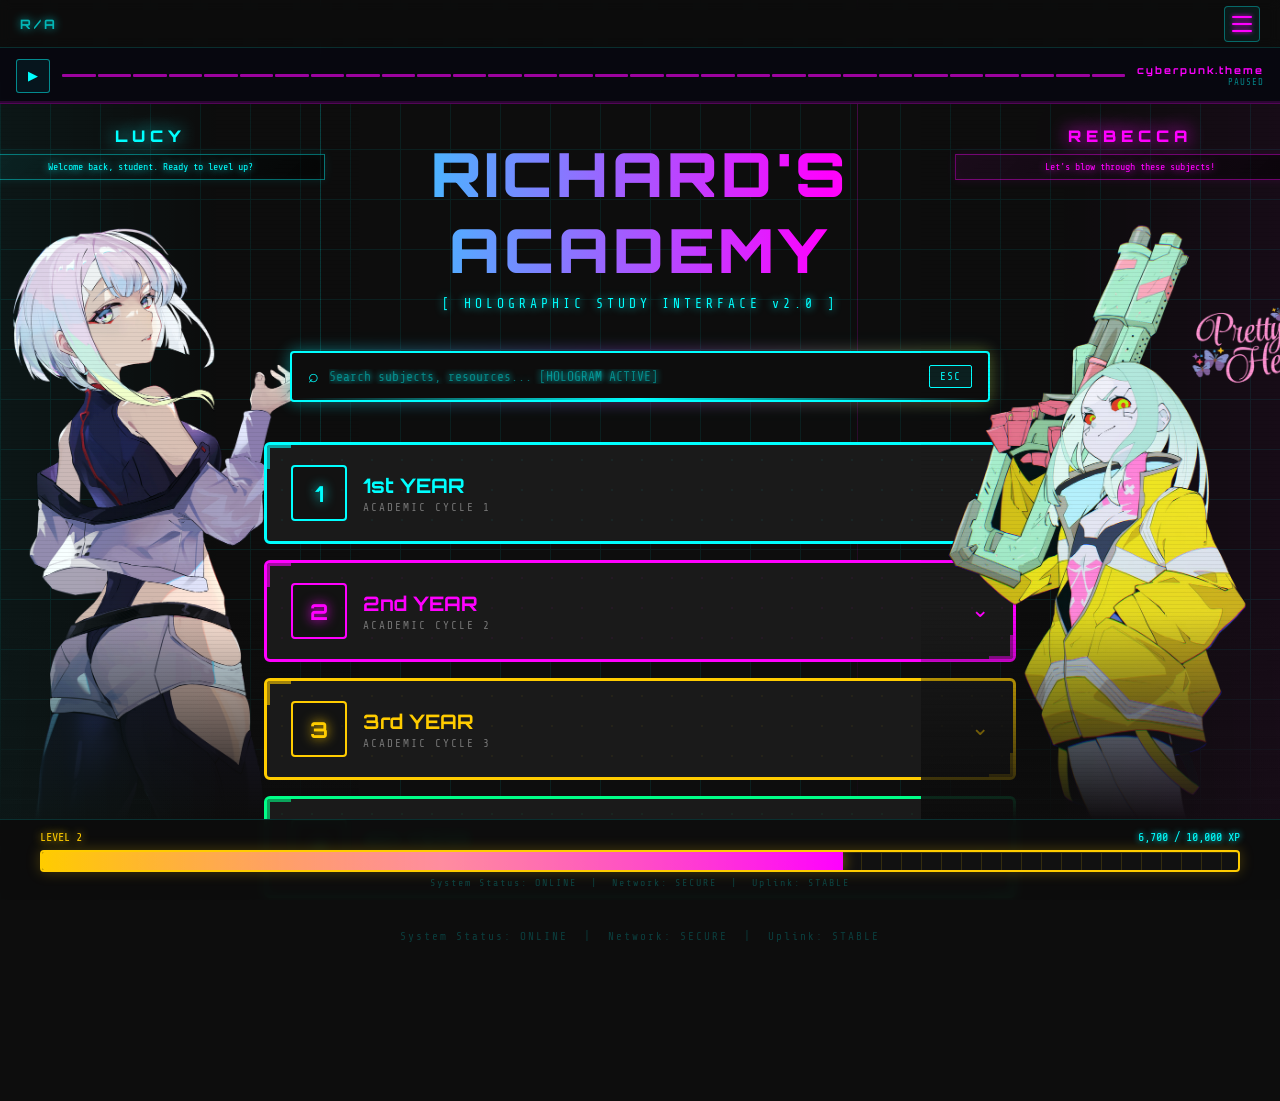
==== index.html @ bbcc0455 "Major update" ====
<!DOCTYPE html>
<html lang="en">
<head>
  <meta charset="UTF-8">
  <meta name="viewport" content="width=device-width, initial-scale=1.0">
  <title>Richard's Academy — Holographic Study Interface v2.0</title>
  <link rel="preconnect" href="https://fonts.googleapis.com">
  <link rel="preconnect" href="https://fonts.gstatic.com" crossorigin>
  <link href="https://fonts.googleapis.com/css2?family=Orbitron:wght@400;600;700;900&family=Share+Tech+Mono&family=Rajdhani:wght@400;500;600;700&display=swap" rel="stylesheet">
  <link rel="stylesheet" href="homepage.css">
</head>
<body>

  <!-- Animated background -->
  <div class="grid-bg" aria-hidden="true">
    <div class="grid-lines"></div>
    <div class="light-beam-l"></div>
    <div class="light-beam-r"></div>
  </div>

  <!-- ========== HAMBURGER MENU OVERLAY ========== -->
  <div class="nav-overlay" id="navOverlay" aria-hidden="true">
    <div class="nav-panel" role="dialog" aria-label="Navigation menu">
      <div class="nav-header">
        <span class="nav-title">[ MENU ]</span>
        <button class="nav-close" onclick="closeMenu()" aria-label="Close menu">✕</button>
      </div>
      <nav class="nav-links">
        <a class="nav-link" href="#" onclick="closeMenu()">
          <span class="nav-link-icon">◈</span> Sign Up / Log In
        </a>
        <a class="nav-link" href="#" onclick="closeMenu()">
          <span class="nav-link-icon">◈</span> About Us
        </a>
        <a class="nav-link" href="#" onclick="closeMenu()">
          <span class="nav-link-icon">◈</span> FAQ
        </a>
        <a class="nav-link" href="#" onclick="closeMenu()">
          <span class="nav-link-icon">◈</span> Contact
        </a>
      </nav>
      <div class="nav-footer">System Status: ONLINE</div>
    </div>
  </div>

  <!-- ========== TOP NAV BAR (hamburger, always visible) ========== -->
  <div class="top-bar">
    <div class="top-bar-inner">
      <span class="top-bar-logo">R/A</span>
      <button class="hamburger-btn" id="hamburgerBtn" onclick="openMenu()" aria-label="Open navigation menu" aria-expanded="false">
        <span></span>
        <span></span>
        <span></span>
      </button>
    </div>
  </div>

  <!-- MUSIC BAR (desktop: fixed below nav, hidden on mobile) -->
  <div class="music-bar" id="musicBar">
    <button class="mbar-btn" id="musicPlayBtn" onclick="toggleMusic()" aria-label="Play / Pause">▶</button>
    <div class="mbar-waveform" id="mbarWave">
      <span></span><span></span><span></span><span></span><span></span>
      <span></span><span></span><span></span><span></span><span></span>
      <span></span><span></span><span></span><span></span><span></span>
      <span></span><span></span><span></span><span></span><span></span>
      <span></span><span></span><span></span><span></span><span></span>
      <span></span><span></span><span></span><span></span><span></span>
    </div>
    <div class="mbar-info">
      <div class="mbar-title">cyberpunk.theme</div>
      <div class="mbar-status" id="mbarStatus">PAUSED</div>
    </div>
    <div class="mbar-progress">
      <div class="mbar-progress-fill" id="mbarProgress"></div>
    </div>
  </div>

  <!-- ========== MAIN LAYOUT ========== -->
  <div class="page">

    <!-- LUCY (desktop sidebar) -->
    <aside class="char-aside left" aria-label="Lucy guide">
      <div class="char-unit">
        <div class="char-frame lucy">
          <div class="char-name lucy">LUCY</div>
          <div class="char-bubble">Welcome back, student. Ready to level up?</div>
          <div class="char-frame-overlay"></div>
          <img src="images/lucy2.png" alt="Lucy — holographic interface guide">
        </div>
      </div>
    </aside>

    <!-- MAIN CONTENT -->
    <main class="main" id="main-content">

      <header class="header">
        <h1 class="title">RICHARD'S ACADEMY</h1>
        <p class="subtitle">[ HOLOGRAPHIC STUDY INTERFACE v2.0 ]</p>
      </header>

      <!-- Search -->
      <div class="search-wrap" role="search">
        <div class="search-glow" aria-hidden="true"></div>
        <div class="search-inner">
          <div class="search-row">
            <span class="search-icon" aria-hidden="true">⌕</span>
            <input
              class="search-input"
              type="text"
              id="searchInput"
              placeholder="Search subjects, resources... [HOLOGRAM ACTIVE]"
              aria-label="Search subjects and resources"
              oninput="filterSubjects(this.value)"
            >
            <button class="esc-btn" onclick="clearSearch()" aria-label="Clear search">ESC</button>
          </div>
          <div class="search-scan" aria-hidden="true"></div>
        </div>
      </div>

      <!-- Year Blocks -->
      <div class="years" id="yearsContainer">

        <!-- 1ST YEAR -->
        <div class="year-block y1" id="year1">
          <div class="year-glow" style="background:#00ffff" aria-hidden="true"></div>
          <div class="year-inner" onclick="toggleYear('year1')" role="button" tabindex="0" aria-expanded="false" aria-controls="content-year1">
            <div class="yc-tl" aria-hidden="true"></div>
            <div class="yc-br" aria-hidden="true"></div>
            <div class="year-dot-bg" style="background-image:radial-gradient(circle,#00ffff 1px,transparent 1px);background-size:30px 30px" aria-hidden="true"></div>
            <div class="year-header">
              <div class="year-num">1</div>
              <div class="year-info">
                <div class="year-label">1st YEAR</div>
                <div class="year-sub">ACADEMIC CYCLE 1</div>
              </div>
              <span class="chevron" aria-hidden="true">⌄</span>
            </div>
          </div>
          <div class="year-content" id="content-year1">
            <div class="semesters">
              <div class="sem-block locked" aria-disabled="true">
                <div class="sem-header">
                  <span class="sem-icon" aria-hidden="true">📅</span>
                  <div>
                    <div class="sem-label">1st Semester</div>
                    <div class="sem-status">LOCKED</div>
                  </div>
                  <span class="sem-lock-icon" aria-hidden="true">🔒</span>
                </div>
              </div>
              <div class="sem-block available" id="sem-y1-s2" onclick="toggleSem('sem-y1-s2','subjects-y1-s2')" role="button" tabindex="0" aria-expanded="false" aria-controls="subjects-y1-s2">
                <div class="sem-header">
                  <span class="sem-icon" aria-hidden="true">📅</span>
                  <div>
                    <div class="sem-label">2nd Semester</div>
                    <div class="sem-status">AVAILABLE</div>
                  </div>
                </div>
              </div>
            </div>
            <div class="subjects-wrap" id="subjects-y1-s2">
              <div class="subjects-grid" id="subjectsGrid">
                <div class="subject-card" onclick="openSubject('NSTP112')" role="button" tabindex="0">
                  <div class="subj-corner" aria-hidden="true"></div>
                  <div class="subj-icon" aria-hidden="true"><svg viewBox="0 0 24 24"><path d="M12 2L2 7l10 5 10-5-10-5zM2 17l10 5 10-5M2 12l10 5 10-5"/></svg></div>
                  <div class="subj-info"><div class="subj-code">NSTP112</div><div class="subj-type">SUBJECT MODULE</div></div>
                  <span class="subj-arrow" aria-hidden="true">›</span>
                </div>
                <div class="subject-card" onclick="openSubject('CRWT111')" role="button" tabindex="0">
                  <div class="subj-corner" aria-hidden="true"></div>
                  <div class="subj-icon" aria-hidden="true"><svg viewBox="0 0 24 24"><path d="M12 2L2 7l10 5 10-5-10-5zM2 17l10 5 10-5M2 12l10 5 10-5"/></svg></div>
                  <div class="subj-info"><div class="subj-code">CRWT111</div><div class="subj-type">SUBJECT MODULE</div></div>
                  <span class="subj-arrow" aria-hidden="true">›</span>
                </div>
                <div class="subject-card" onclick="openSubject('INPR111')" role="button" tabindex="0">
                  <div class="subj-corner" aria-hidden="true"></div>
                  <div class="subj-icon" aria-hidden="true"><svg viewBox="0 0 24 24"><path d="M12 2L2 7l10 5 10-5-10-5zM2 17l10 5 10-5M2 12l10 5 10-5"/></svg></div>
                  <div class="subj-info"><div class="subj-code">INPR111</div><div class="subj-type">SUBJECT MODULE</div></div>
                  <span class="subj-arrow" aria-hidden="true">›</span>
                </div>
                <div class="subject-card" onclick="openSubject('MATM111')" role="button" tabindex="0">
                  <div class="subj-corner" aria-hidden="true"></div>
                  <div class="subj-icon" aria-hidden="true"><svg viewBox="0 0 24 24"><path d="M12 2L2 7l10 5 10-5-10-5zM2 17l10 5 10-5M2 12l10 5 10-5"/></svg></div>
                  <div class="subj-info"><div class="subj-code">MATM111</div><div class="subj-type">SUBJECT MODULE</div></div>
                  <span class="subj-arrow" aria-hidden="true">›</span>
                </div>
                <div class="subject-card" onclick="openSubject('PHED122')" role="button" tabindex="0">
                  <div class="subj-corner" aria-hidden="true"></div>
                  <div class="subj-icon" aria-hidden="true"><svg viewBox="0 0 24 24"><path d="M12 2L2 7l10 5 10-5-10-5zM2 17l10 5 10-5M2 12l10 5 10-5"/></svg></div>
                  <div class="subj-info"><div class="subj-code">PHED122</div><div class="subj-type">SUBJECT MODULE</div></div>
                  <span class="subj-arrow" aria-hidden="true">›</span>
                </div>
                <div class="subject-card" onclick="openSubject('PURC111')" role="button" tabindex="0">
                  <div class="subj-corner" aria-hidden="true"></div>
                  <div class="subj-icon" aria-hidden="true"><svg viewBox="0 0 24 24"><path d="M12 2L2 7l10 5 10-5-10-5zM2 17l10 5 10-5M2 12l10 5 10-5"/></svg></div>
                  <div class="subj-info"><div class="subj-code">PURC111</div><div class="subj-type">SUBJECT MODULE</div></div>
                  <span class="subj-arrow" aria-hidden="true">›</span>
                </div>
                <div class="subject-card" onclick="openSubject('VRTS112')" role="button" tabindex="0">
                  <div class="subj-corner" aria-hidden="true"></div>
                  <div class="subj-icon" aria-hidden="true"><svg viewBox="0 0 24 24"><path d="M12 2L2 7l10 5 10-5-10-5zM2 17l10 5 10-5M2 12l10 5 10-5"/></svg></div>
                  <div class="subj-info"><div class="subj-code">VRTS112</div><div class="subj-type">SUBJECT MODULE</div></div>
                  <span class="subj-arrow" aria-hidden="true">›</span>
                </div>
                <div class="subject-card" onclick="openSubject('WBDV111')" role="button" tabindex="0">
                  <div class="subj-corner" aria-hidden="true"></div>
                  <div class="subj-icon" aria-hidden="true"><svg viewBox="0 0 24 24"><path d="M12 2L2 7l10 5 10-5-10-5zM2 17l10 5 10-5M2 12l10 5 10-5"/></svg></div>
                  <div class="subj-info"><div class="subj-code">WBDV111</div><div class="subj-type">SUBJECT MODULE</div></div>
                  <span class="subj-arrow" aria-hidden="true">›</span>
                </div>
                <div class="subject-card" onclick="openSubject('PCDL111')" role="button" tabindex="0">
                  <div class="subj-corner" aria-hidden="true"></div>
                  <div class="subj-icon" aria-hidden="true"><svg viewBox="0 0 24 24"><path d="M12 2L2 7l10 5 10-5-10-5zM2 17l10 5 10-5M2 12l10 5 10-5"/></svg></div>
                  <div class="subj-info"><div class="subj-code">PCDL111</div><div class="subj-type">SUBJECT MODULE</div></div>
                  <span class="subj-arrow" aria-hidden="true">›</span>
                </div>
              </div>
            </div>
          </div>
        </div>

        <!-- 2ND YEAR -->
        <div class="year-block y2" id="year2">
          <div class="year-glow" style="background:#ff00ff" aria-hidden="true"></div>
          <div class="year-inner" onclick="toggleYear('year2')" role="button" tabindex="0" aria-expanded="false" aria-controls="content-year2">
            <div class="yc-tl" aria-hidden="true"></div><div class="yc-br" aria-hidden="true"></div>
            <div class="year-dot-bg" style="background-image:radial-gradient(circle,#ff00ff 1px,transparent 1px);background-size:30px 30px" aria-hidden="true"></div>
            <div class="year-header">
              <div class="year-num">2</div>
              <div class="year-info"><div class="year-label">2nd YEAR</div><div class="year-sub">ACADEMIC CYCLE 2</div></div>
              <span class="chevron" aria-hidden="true">⌄</span>
            </div>
          </div>
          <div class="year-content" id="content-year2">
            <div class="semesters">
              <div class="sem-block locked" aria-disabled="true"><div class="sem-header"><span class="sem-icon">📅</span><div><div class="sem-label">1st Semester</div><div class="sem-status">LOCKED</div></div><span class="sem-lock-icon">🔒</span></div></div>
              <div class="sem-block locked" aria-disabled="true"><div class="sem-header"><span class="sem-icon">📅</span><div><div class="sem-label">2nd Semester</div><div class="sem-status">LOCKED</div></div><span class="sem-lock-icon">🔒</span></div></div>
            </div>
          </div>
        </div>

        <!-- 3RD YEAR -->
        <div class="year-block y3" id="year3">
          <div class="year-glow" style="background:#ffcc00" aria-hidden="true"></div>
          <div class="year-inner" onclick="toggleYear('year3')" role="button" tabindex="0" aria-expanded="false" aria-controls="content-year3">
            <div class="yc-tl" aria-hidden="true"></div><div class="yc-br" aria-hidden="true"></div>
            <div class="year-dot-bg" style="background-image:radial-gradient(circle,#ffcc00 1px,transparent 1px);background-size:30px 30px" aria-hidden="true"></div>
            <div class="year-header">
              <div class="year-num">3</div>
              <div class="year-info"><div class="year-label">3rd YEAR</div><div class="year-sub">ACADEMIC CYCLE 3</div></div>
              <span class="chevron" aria-hidden="true">⌄</span>
            </div>
          </div>
          <div class="year-content" id="content-year3">
            <div class="semesters">
              <div class="sem-block locked" aria-disabled="true"><div class="sem-header"><span class="sem-icon">📅</span><div><div class="sem-label">1st Semester</div><div class="sem-status">LOCKED</div></div><span class="sem-lock-icon">🔒</span></div></div>
              <div class="sem-block locked" aria-disabled="true"><div class="sem-header"><span class="sem-icon">📅</span><div><div class="sem-label">2nd Semester</div><div class="sem-status">LOCKED</div></div><span class="sem-lock-icon">🔒</span></div></div>
            </div>
          </div>
        </div>

        <!-- 4TH YEAR -->
        <div class="year-block y4" id="year4">
          <div class="year-glow" style="background:#00ff88" aria-hidden="true"></div>
          <div class="year-inner" onclick="toggleYear('year4')" role="button" tabindex="0" aria-expanded="false" aria-controls="content-year4">
            <div class="yc-tl" aria-hidden="true"></div><div class="yc-br" aria-hidden="true"></div>
            <div class="year-dot-bg" style="background-image:radial-gradient(circle,#00ff88 1px,transparent 1px);background-size:30px 30px" aria-hidden="true"></div>
            <div class="year-header">
              <div class="year-num">4</div>
              <div class="year-info"><div class="year-label">4th YEAR</div><div class="year-sub">ACADEMIC CYCLE 4</div></div>
              <span class="chevron" aria-hidden="true">⌄</span>
            </div>
          </div>
          <div class="year-content" id="content-year4">
            <div class="semesters">
              <div class="sem-block locked" aria-disabled="true"><div class="sem-header"><span class="sem-icon">📅</span><div><div class="sem-label">1st Semester</div><div class="sem-status">LOCKED</div></div><span class="sem-lock-icon">🔒</span></div></div>
              <div class="sem-block locked" aria-disabled="true"><div class="sem-header"><span class="sem-icon">📅</span><div><div class="sem-label">2nd Semester</div><div class="sem-status">LOCKED</div></div><span class="sem-lock-icon">🔒</span></div></div>
            </div>
          </div>
        </div>

      </div><!-- /years -->

      <p class="footer-status">System Status: ONLINE &nbsp;|&nbsp; Network: SECURE &nbsp;|&nbsp; Uplink: STABLE</p>

    </main><!-- /main -->

    <!-- REBECCA (desktop sidebar) -->
    <aside class="char-aside right" aria-label="Rebecca guide">
      <div class="char-unit">
        <div class="char-frame rebecca">
          <div class="char-name rebecca">REBECCA</div>
          <div class="char-bubble">Let's blow through these subjects!</div>
          <div class="char-frame-overlay"></div>
          <img src="images/rebecca2.png" alt="Rebecca — holographic interface guide">
        </div>
      </div>
    </aside>

  </div><!-- /page -->

  <!-- ========== MOBILE LUCY (bottom peek, mobile only) ========== -->
  <div class="mobile-lucy" aria-label="Lucy guide" aria-hidden="true">
    <div class="mobile-lucy-bubble">
      <span>Welcome back, student.<br>Ready to level up?</span>
      <div class="bubble-dot"></div>
    </div>
    <div class="mobile-lucy-img">
      <img src="images/lucy2.png" alt="Lucy">
    </div>
  </div>

  <!-- XP BAR (fixed bottom) -->
  <div class="xp-bar-fixed" role="status" aria-label="Experience progress">
    <div class="xp-row">
      <span class="xp-level">LEVEL 2</span>
      <span class="xp-count">6,700 / 10,000 XP</span>
    </div>
    <div class="xp-track" aria-label="XP progress bar" aria-valuenow="67" aria-valuemin="0" aria-valuemax="100">
      <div class="xp-grid" aria-hidden="true"></div>
      <div class="xp-fill" id="xpFill">
        <div class="xp-shine" aria-hidden="true"></div>
      </div>
    </div>
    <p class="sys-status" aria-hidden="true">System Status: ONLINE &nbsp;|&nbsp; Network: SECURE &nbsp;|&nbsp; Uplink: STABLE</p>
  </div>

  <!-- SPLASH OVERLAY + TOAST (4th year max level) -->
  <div class="splash-overlay" id="splashOverlay" onclick="closeSplash()"></div>
  <div class="splash-toast" id="splashToast" role="dialog" aria-modal="true" aria-label="Congratulations">
    <div class="splash-corner tl"></div>
    <div class="splash-corner tr"></div>
    <div class="splash-corner bl"></div>
    <div class="splash-corner br"></div>
    <div class="splash-stars">★ ★ ★</div>
    <div class="splash-toast-title">MAX LEVEL</div>
    <div class="splash-toast-sub">[ ACADEMIC CYCLE 4 — COMPLETE ]</div>
    <div class="splash-divider"></div>
    <div class="splash-toast-msg">Congrats, Kupal! 🎉</div>
    <button class="splash-toast-close" onclick="closeSplash()">[ DISMISS ]</button>
  </div>

  

  <script src="script.js"></script>
</body>
</html>
---- homepage.css ----
/* ============================================================
   Richard's Academy — Holographic Study Interface v2.0
   style.css
   ============================================================ */

/* ── CSS Custom Properties ── */
:root {
  --cyan:     #00ffff;
  --magenta:  #ff00ff;
  --gold:     #ffcc00;
  --green:    #00ff88;
  --bg:       #0d0d0d;
  --panel:    #1a1a1a;
  --topbar-h: 48px;
  --topbar-mobile-h: 48px;
  --musicbar-h: 56px;
  --font-display: 'Orbitron', monospace;
  --font-mono:    'Share Tech Mono', monospace;
  --font-body:    'Rajdhani', sans-serif;
}

/* ── Reset & Base ── */
*, *::before, *::after { margin: 0; padding: 0; box-sizing: border-box; }

body {
  background: var(--bg);
  color: #e0f0ff;
  font-family: var(--font-body);
  min-height: 100vh;
  overflow-x: hidden;
  position: relative;
}

/* ============================================================
   ANIMATED BACKGROUND
   ============================================================ */
.grid-bg { position: fixed; inset: 0; pointer-events: none; z-index: 0; }

.grid-lines {
  position: absolute; inset: 0; opacity: 0.08;
  background-image:
    linear-gradient(90deg, #00ffff 1px, transparent 1px),
    linear-gradient(0deg,  #00ffff 1px, transparent 1px);
  background-size: 50px 50px;
}

.light-beam-l {
  position: absolute; top: 0; left: 25%; width: 1px; height: 100%;
  background: linear-gradient(to bottom, #00ffff, transparent);
  opacity: 0.25; animation: beamPulse 3s ease-in-out infinite;
}
.light-beam-r {
  position: absolute; top: 0; right: 33%; width: 1px; height: 100%;
  background: linear-gradient(to bottom, #ff00ff, transparent);
  opacity: 0.25; animation: beamPulse 4s ease-in-out infinite;
}
@keyframes beamPulse { 0%,100%{opacity:0.12} 50%{opacity:0.35} }

/* ============================================================
   TOP BAR  (always visible — contains hamburger)
   ============================================================ */
.top-bar {
  position: fixed;
  top: 0; left: 0; right: 0;
  height: var(--topbar-h);
  z-index: 200;
  background: rgba(13,13,13,0.92);
  border-bottom: 1px solid rgba(0,255,255,0.15);
  backdrop-filter: blur(6px);
}

.top-bar-inner {
  max-width: 1400px;
  margin: 0 auto;
  height: 100%;
  display: flex;
  align-items: center;
  justify-content: space-between;
  padding: 0 1.25rem;
}

.top-bar-logo {
  font-family: var(--font-display);
  font-size: 13px;
  font-weight: 700;
  color: var(--cyan);
  letter-spacing: 3px;
  text-shadow: 0 0 8px var(--cyan);
  opacity: 0.7;
}

/* Hamburger button */
.hamburger-btn {
  display: flex;
  flex-direction: column;
  justify-content: center;
  gap: 5px;
  width: 36px; height: 36px;
  background: rgba(0,255,255,0.06);
  border: 1.5px solid rgba(0,255,255,0.35);
  border-radius: 4px;
  cursor: pointer;
  padding: 8px 7px;
  transition: background 0.2s, border-color 0.2s;
}

.hamburger-btn:hover {
  background: rgba(0,255,255,0.12);
  border-color: rgba(0,255,255,0.6);
}

.hamburger-btn span {
  display: block;
  width: 100%;
  height: 2px;
  background: var(--magenta);
  border-radius: 1px;
  box-shadow: 0 0 4px var(--magenta);
  transition: transform 0.25s, opacity 0.25s;
}

/* open state — X morph */
.hamburger-btn.open span:nth-child(1) { transform: translateY(7px) rotate(45deg); }
.hamburger-btn.open span:nth-child(2) { opacity: 0; }
.hamburger-btn.open span:nth-child(3) { transform: translateY(-7px) rotate(-45deg); }

/* ============================================================
   NAV OVERLAY + PANEL
   ============================================================ */
.nav-overlay {
  position: fixed;
  inset: 0;
  z-index: 300;
  background: rgba(0,0,0,0.65);
  backdrop-filter: blur(4px);
  opacity: 0;
  pointer-events: none;
  transition: opacity 0.3s;
}

.nav-overlay.open {
  opacity: 1;
  pointer-events: all;
}

.nav-panel {
  position: absolute;
  top: 0; right: 0;
  width: min(300px, 85vw);
  height: 100%;
  background: #0d0d14;
  border-left: 2px solid var(--cyan);
  box-shadow: -6px 0 40px rgba(0,255,255,0.15);
  display: flex;
  flex-direction: column;
  transform: translateX(100%);
  transition: transform 0.35s cubic-bezier(0.4, 0, 0.2, 1);
  padding: var(--topbar-h) 0 2rem;
}

.nav-overlay.open .nav-panel { transform: translateX(0); }

.nav-header {
  display: flex;
  align-items: center;
  justify-content: space-between;
  padding: 1.5rem 1.5rem 1rem;
  border-bottom: 1px solid rgba(0,255,255,0.12);
}

.nav-title {
  font-family: var(--font-mono);
  font-size: 12px;
  letter-spacing: 3px;
  color: var(--cyan);
  text-shadow: 0 0 8px var(--cyan);
}

.nav-close {
  background: transparent;
  border: 1px solid rgba(0,255,255,0.3);
  color: var(--cyan);
  font-size: 14px;
  width: 28px; height: 28px;
  cursor: pointer;
  display: flex; align-items: center; justify-content: center;
  border-radius: 3px;
  transition: background 0.2s;
}
.nav-close:hover { background: rgba(0,255,255,0.1); }

.nav-links {
  display: flex;
  flex-direction: column;
  padding: 1rem 0;
  flex: 1;
}

.nav-link {
  display: flex;
  align-items: center;
  gap: 12px;
  padding: 14px 1.5rem;
  font-family: var(--font-display);
  font-size: 13px;
  font-weight: 600;
  letter-spacing: 1px;
  color: rgba(255,255,255,0.75);
  text-decoration: none;
  border-left: 3px solid transparent;
  transition: all 0.2s;
}

.nav-link:hover {
  color: var(--cyan);
  border-left-color: var(--cyan);
  background: rgba(0,255,255,0.05);
  text-shadow: 0 0 8px rgba(0,255,255,0.4);
}

.nav-link-icon {
  color: var(--cyan);
  font-size: 10px;
  opacity: 0.6;
}

.nav-link:hover .nav-link-icon { opacity: 1; }

.nav-footer {
  padding: 1rem 1.5rem 0;
  font-family: var(--font-mono);
  font-size: 10px;
  color: rgba(0,255,255,0.25);
  letter-spacing: 2px;
  border-top: 1px solid rgba(0,255,255,0.08);
  padding-top: 1rem;
}

/* ============================================================
   PAGE LAYOUT  (desktop 3-column)
   ============================================================ */
.page {
  position: relative;
  z-index: 1;
  display: grid;
  grid-template-columns: 240px 1fr 240px;
  max-width: 1400px;
  margin: 0 auto;
  min-height: 100vh;
  padding-top: calc(var(--topbar-h) + var(--musicbar-h));
  padding-bottom: 110px;
}

/* ============================================================
   DESKTOP CHARACTER SIDEBARS
   ============================================================ */
/* ============================================================
   DESKTOP CHARACTER SIDEBARS  — full-bleed, no box
   ============================================================ */
/* ── Desktop sidebars: full-height sticky columns ── */
.char-aside {
  position: sticky;
  top: calc(var(--topbar-h) + var(--musicbar-h));
  height: calc(100vh - var(--topbar-h) - var(--musicbar-h));
  overflow: visible;
  pointer-events: none;
}

/* char-unit: full column size, positioning context */
.char-unit {
  position: relative;
  width: 100%;
  height: 100%;
}

/* ── Name: absolute, near top of viewport column ── */
.char-name {
  position: absolute;
  top: 6%;
  left: 0; right: 0;
  font-family: var(--font-display);
  font-size: 16px;
  font-weight: 900;
  letter-spacing: 5px;
  text-align: center;
  z-index: 10;
  pointer-events: none;
}
.char-name.lucy    { color: var(--cyan);    text-shadow: 0 0 18px var(--cyan),    0 0 40px rgba(0,255,255,0.4); }
.char-name.rebecca { color: var(--magenta); text-shadow: 0 0 18px var(--magenta), 0 0 40px rgba(255,0,255,0.4); }

/* ── Bubble: just below name ── */
.char-bubble {
  position: absolute;
  top: calc(6% + 28px);
  left: 4%; right: 4%;
  z-index: 10;
  padding: 5px 8px;
  font-family: var(--font-mono);
  font-size: 10px;
  line-height: 1.4;
  text-align: center;
  animation: holoBubble 3s ease-in-out infinite;
  pointer-events: none;
}
.char-aside.left  .char-bubble {
  color: var(--cyan);
  border: 1px solid rgba(0,255,255,0.4);
  background: linear-gradient(135deg, rgba(0,255,255,0.06), rgba(0,0,0,0.6));
  text-shadow: 0 0 8px var(--cyan);
  box-shadow: 0 0 10px rgba(0,255,255,0.1), inset 0 0 10px rgba(0,255,255,0.04);
}
.char-aside.right .char-bubble {
  color: var(--magenta);
  border: 1px solid rgba(255,0,255,0.4);
  background: linear-gradient(135deg, rgba(255,0,255,0.06), rgba(0,0,0,0.6));
  text-shadow: 0 0 8px var(--magenta);
  box-shadow: 0 0 10px rgba(255,0,255,0.1), inset 0 0 10px rgba(255,0,255,0.04);
}

@keyframes holoBubble {
  0%,100% { opacity: 1;    transform: translateY(0);    filter: brightness(1); }
  30%     { opacity: 0.85; transform: translateY(-2px); filter: brightness(1.15); }
  50%     { opacity: 1;    transform: translateY(0);    filter: brightness(0.95); }
  70%     { opacity: 0.9;  transform: translateY(1px);  filter: brightness(1.1); }
}

/* ── char-frame: absolute, breaks out of column, tall & wide ── */
.char-frame {
  position: absolute;
  bottom: 80px;          /* sits above XP bar */
  width: 380px;          /* wider than the 240px column — bleeds into content */
  height: 82vh;          /* tall — fills most of viewport */
  border: none;
  background: transparent;
  overflow: visible;
  z-index: 5;
}

/* Lucy: anchor to left edge, bleed right */
.char-aside.left  .char-frame {
  left: -40px;
}

/* Rebecca: anchor to right edge, bleed left */
.char-aside.right .char-frame {
  right: -40px;
}

.char-frame img {
  width: 100%;
  height: 100%;
  object-fit: contain;
  object-position: bottom center;
  display: block;
  transform-origin: bottom center;
}

/* Bottom fade — blends feet into background */
.char-frame::before {
  content: '';
  position: absolute;
  bottom: 0; left: -5%; right: -5%;
  height: 28%;
  background: linear-gradient(to top, var(--bg) 0%, transparent 100%);
  z-index: 2;
  pointer-events: none;
}

/* Scanline overlay */
.char-frame::after {
  content: '';
  position: absolute;
  top: 0; bottom: 0; left: -5%; right: -5%;
  background-image: repeating-linear-gradient(
    0deg, transparent, transparent 3px,
    rgba(0,0,0,0.06) 3px, rgba(0,0,0,0.06) 4px
  );
  z-index: 3;
  pointer-events: none;
}

.char-frame-overlay {
  position: absolute;
  inset: 0;
  pointer-events: none;
  z-index: 4;
}
.char-frame.lucy    .char-frame-overlay { background: linear-gradient(to right, rgba(0,255,255,0.05), transparent 70%); }
.char-frame.rebecca .char-frame-overlay { background: linear-gradient(to left,  rgba(255,0,255,0.05), transparent 70%); }

/* ── Glitch on img element — no container clipping ── */
.char-frame.lucy    img { animation: glitchL 7s infinite, floatL 5s ease-in-out infinite; }
.char-frame.rebecca img { animation: glitchR 8s infinite, floatR 5.5s ease-in-out infinite; }

@keyframes glitchL {
  0%,88%,100% { transform: none;                        filter: none; }
  89%  { transform: translate(-3px, 0) skewX(-1deg);    filter: hue-rotate(40deg) brightness(1.4) saturate(1.5); }
  90%  { transform: translate(3px, 0)  skewX(1deg);     filter: hue-rotate(-40deg) brightness(0.9); }
  91%  { transform: translate(-1px, 2px);                filter: saturate(2.5) brightness(1.2); }
  92%  { transform: none;                                filter: none; }
  93%  { transform: translate(2px,-1px) scaleX(1.01);   filter: brightness(1.6) hue-rotate(60deg) saturate(2); }
  94%  { transform: none;                                filter: none; }
}

@keyframes glitchR {
  0%,82%,100% { transform: none;                         filter: none; }
  83%  { transform: translate(3px, 0)  skewX(1deg);      filter: hue-rotate(-50deg) brightness(1.4) saturate(1.5); }
  84%  { transform: translate(-3px, 0) skewX(-1deg);     filter: hue-rotate(50deg) brightness(0.85); }
  85%  { transform: none;                                 filter: saturate(2) brightness(1.3); }
  86%  { transform: translate(1px,-2px) scaleX(1.015);   filter: brightness(1.6) hue-rotate(-60deg) saturate(2); }
  87%  { transform: none;                                 filter: none; }
}

@keyframes floatL { 0%,100%{ transform: translateY(0px);  } 50%{ transform: translateY(-14px); } }
@keyframes floatR { 0%,100%{ transform: translateY(-8px); } 50%{ transform: translateY(8px);   } }

/* ============================================================
   MOBILE LUCY  (bottom-right peek, mobile only)
   ============================================================ */
.mobile-lucy {
  display: none;
  position: fixed;
  bottom: 80px;
  right: 0;
  z-index: 50;
  align-items: flex-end;
  gap: 8px;
  pointer-events: none;
}

.mobile-lucy-bubble {
  position: relative;
  background: linear-gradient(135deg, rgba(0,255,255,0.08), rgba(0,0,0,0.7));
  border: 1px solid rgba(0,255,255,0.4);
  padding: 8px 12px;
  font-family: var(--font-mono);
  font-size: 11px;
  line-height: 1.5;
  color: var(--cyan);
  text-shadow: 0 0 8px var(--cyan);
  max-width: 160px;
  margin-bottom: 12px;
  animation: holoBubble 3s ease-in-out infinite;
  box-shadow: 0 0 10px rgba(0,255,255,0.1), inset 0 0 10px rgba(0,255,255,0.04);
}

.bubble-dot {
  position: absolute;
  right: -7px; bottom: 12px;
  width: 6px; height: 6px;
  background: var(--cyan);
  clip-path: polygon(0 50%, 100% 0, 100% 100%);
}

.mobile-lucy-img {
  width: 120px;
  height: 190px;
  overflow: hidden;
  flex-shrink: 0;
  mask-image: linear-gradient(to top, rgba(0,0,0,0) 0%, rgba(0,0,0,1) 25%);
  -webkit-mask-image: linear-gradient(to top, rgba(0,0,0,0) 0%, rgba(0,0,0,1) 25%);
}

.mobile-lucy-img img {
  animation: glitchMobile 7s infinite;
  width: 100%; height: 100%;
  object-fit: cover;
  object-position: top center;
  display: block;
}

/* ============================================================
   MAIN CONTENT AREA
   ============================================================ */
.main { padding: 2rem 1.5rem; }

/* ── Header ── */
.header { text-align:center; margin-bottom:2.5rem; }

.title {
  font-family: var(--font-display);
  font-size: clamp(1.8rem, 5vw, 3.8rem);
  font-weight: 900; letter-spacing: 4px;
  background: linear-gradient(90deg, #00ffff, #ff00ff, #ffcc00, #ff00ff, #00ffff);
  background-size: 300%;
  -webkit-background-clip: text; -webkit-text-fill-color: transparent;
  background-clip: text;
  animation: titleShimmer 4s linear infinite;
}
@keyframes titleShimmer { 0%{background-position:0%} 100%{background-position:300%} }

.subtitle {
  font-family:var(--font-mono); font-size:13px; color:var(--cyan);
  letter-spacing:4px; margin-top:8px; text-shadow:0 0 8px var(--cyan);
}

/* ── Search Bar ── */
.search-wrap { max-width:700px; margin:0 auto 2.5rem; position:relative; }

.search-glow {
  position:absolute; inset:0;
  background:linear-gradient(90deg,#00ffff,#ff00ff,#ffcc00);
  filter:blur(8px); opacity:0.3; border-radius:4px;
}

.search-inner {
  position:relative; background:var(--bg);
  border:2px solid var(--cyan); border-radius:4px; overflow:hidden;
  box-shadow:0 0 20px rgba(0,255,255,0.15);
}

.search-row { display:flex; align-items:center; padding:12px 16px; gap:10px; }
.search-icon { color:var(--cyan); font-size:18px; flex-shrink:0; }

.search-input {
  flex:1; background:transparent; border:none; outline:none;
  color:var(--cyan); font-family:var(--font-mono); font-size:13px;
  text-shadow:0 0 6px var(--cyan);
}
.search-input::placeholder { color:rgba(0,255,255,0.4); }

.esc-btn {
  background:rgba(0,255,255,0.08); border:1px solid var(--cyan);
  color:var(--cyan); font-family:var(--font-mono); font-size:11px;
  padding:4px 10px; cursor:pointer; border-radius:2px; letter-spacing:1px;
  transition:background 0.2s;
}
.esc-btn:hover { background:rgba(0,255,255,0.16); }

.search-scan {
  position:absolute; bottom:0; left:0; right:0; height:2px;
  background:linear-gradient(90deg,transparent,var(--cyan),transparent);
  animation:scanH 2s linear infinite;
}
@keyframes scanH { 0%{transform:translateX(-100%)} 100%{transform:translateX(100%)} }

/* ============================================================
   YEAR BLOCKS
   ============================================================ */
.years { display:flex; flex-direction:column; gap:16px; max-width:900px; margin:0 auto; }

.year-block { position:relative; cursor:pointer; }

.year-glow {
  position:absolute; inset:0; border-radius:6px;
  filter:blur(20px); opacity:0; transition:opacity 0.3s; pointer-events:none;
}
.year-block:hover .year-glow { opacity:0; }
.year-block.open .year-glow { opacity:0; }

.year-inner {
  position:relative; background:var(--panel);
  border:3px solid; border-radius:6px;
  padding:20px 24px; overflow:hidden;
  transition:none; user-select:none;
}

.y1 .year-inner { border-color:#00ffff; box-shadow:none; }
.y2 .year-inner { border-color:#ff00ff; box-shadow:none; }
.y3 .year-inner { border-color:#ffcc00; box-shadow:none; }
.y4 .year-inner { border-color:#00ff88; box-shadow:none; }

.year-dot-bg { position:absolute; inset:0; opacity:0.05; pointer-events:none; }

.yc-tl,.yc-br { position:absolute; width:24px; height:24px; border-style:solid; opacity:0.6; }
.yc-tl { top:0; left:0;    border-width:3px 0 0 3px; }
.yc-br { bottom:0; right:0; border-width:0 3px 3px 0; }
.y1 .yc-tl,.y1 .yc-br { border-color:#00ffff; }
.y2 .yc-tl,.y2 .yc-br { border-color:#ff00ff; }
.y3 .yc-tl,.y3 .yc-br { border-color:#ffcc00; }
.y4 .yc-tl,.y4 .yc-br { border-color:#00ff88; }

.year-header { display:flex; align-items:center; gap:16px; position:relative; }

.year-num {
  width:56px; height:56px; border:2px solid;
  display:flex; align-items:center; justify-content:center;
  font-family:var(--font-display); font-size:22px; font-weight:700;
  flex-shrink:0; border-radius:4px; background:rgba(0,0,0,0.3);
}
.y1 .year-num { border-color:#00ffff;color:#00ffff;box-shadow:none;text-shadow:0 0 12px #00ffff; }
.y2 .year-num { border-color:#ff00ff;color:#ff00ff;box-shadow:none;text-shadow:0 0 12px #ff00ff; }
.y3 .year-num { border-color:#ffcc00;color:#ffcc00;box-shadow:none;text-shadow:0 0 12px #ffcc00; }
.y4 .year-num { border-color:#00ff88;color:#00ff88;box-shadow:none;text-shadow:0 0 12px #00ff88; }

.year-info { flex:1; }
.year-label { font-family:var(--font-display); font-size:20px; font-weight:700; margin-bottom:3px; }
.y1 .year-label { color:#00ffff; text-shadow:none; }
.y2 .year-label { color:#ff00ff; text-shadow:none; }
.y3 .year-label { color:#ffcc00; text-shadow:none; }
.y4 .year-label { color:#00ff88; text-shadow:none; }

.year-sub { font-size:11px; letter-spacing:2px; color:rgba(255,255,255,0.4); font-family:var(--font-mono); }

.chevron { font-size:22px; color:rgba(255,255,255,0.5); transition:transform 0.35s ease; display:block; line-height:1; }
.year-block.open .chevron { transform:rotate(180deg); }
.y1 .chevron { color:#00ffff; filter:none; }
.y2 .chevron { color:#ff00ff; filter:none; }
.y3 .chevron { color:#ffcc00; filter:none; }
.y4 .chevron { color:#00ff88; filter:none; }

/* ── Year Content (expand) ── */
.year-content { max-height:0; overflow:hidden; transition:max-height 0.45s ease,opacity 0.3s; opacity:0; }
.year-block.open .year-content { max-height:2000px; opacity:1; }

/* ── Semester Panels ── */
.semesters { display:grid; grid-template-columns:1fr 1fr; gap:14px; margin-top:16px; padding:0 4px; }
.sem-block { border:2px solid; padding:14px 16px; cursor:pointer; transition:all 0.25s; border-radius:4px; background:rgba(0,0,0,0.3); }
.sem-block.locked    { border-color:rgba(255,255,255,0.15); opacity:0.5; cursor:not-allowed; }
.sem-block.available { border-color:rgba(0,255,255,0.5); background:rgba(0,255,255,0.04); }
.sem-block.available:hover { border-color:rgba(0,255,255,0.5); }
.sem-block.active    { border-color:#ff00ff; background:rgba(255,0,255,0.05); }

.sem-header { display:flex; align-items:center; gap:10px; }
.sem-icon { color:rgba(255,255,255,0.5); font-size:16px; }
.sem-block.available .sem-icon { color:#00ffff; }
.sem-block.active    .sem-icon { color:#ff00ff; }

.sem-label { font-family:var(--font-display); font-size:13px; font-weight:600; color:#00ffff; text-shadow:0 0 6px #00ffff; }
.sem-block.active  .sem-label { color:#ff00ff; text-shadow:0 0 6px #ff00ff; }
.sem-block.locked  .sem-label { color:rgba(255,255,255,0.4); text-shadow:none; }

.sem-status { font-family:var(--font-mono); font-size:10px; letter-spacing:2px; margin-top:4px; padding-left:26px; }
.sem-block.available .sem-status,
.sem-block.active    .sem-status { color:#ff00ff; }
.sem-block.locked    .sem-status { color:rgba(255,255,255,0.25); }

.sem-lock-icon { margin-left:auto; color:rgba(255,255,255,0.3); font-size:14px; }

/* ── Subjects List ── */
.subjects-wrap { max-height:0; overflow:hidden; transition:max-height 0.45s ease,opacity 0.3s; opacity:0; }
.subjects-wrap.open { max-height:2000px; opacity:1; }

.subjects-grid { display:flex; flex-direction:column; gap:8px; margin-top:12px; padding:0 2px; }

.subject-card {
  display:flex; align-items:center; gap:14px;
  padding:14px 16px;
  border:1.5px solid rgba(0,255,255,0.2);
  background:rgba(0,255,255,0.02);
  cursor:pointer;
  transition:border-color 0.2s ease;
  position:relative; overflow:hidden; border-radius:4px;
}

.subject-card::before {
  content:''; position:absolute; left:0; top:0; bottom:0; width:3px;
  background:var(--cyan); opacity:0; transition:opacity 0.2s;
}
.subject-card:hover { border-color:rgba(0,255,255,0.38); }
.subject-card:hover::before { opacity:0.5; }

.subj-corner { position:absolute; top:0; right:0; width:14px; height:14px; border-top:2px solid rgba(255,204,0,0.4); border-right:2px solid rgba(255,204,0,0.4); }

.subj-icon {
  width:38px; height:38px; border:1.5px solid rgba(0,255,255,0.3);
  border-radius:50%; display:flex; align-items:center; justify-content:center;
  background:linear-gradient(135deg,#00ffff,#ff00ff); flex-shrink:0;
  box-shadow:0 0 6px rgba(0,255,255,0.2);
}
.subj-icon svg { width:18px; height:18px; fill:none; stroke:#0d0d0d; stroke-width:2; stroke-linecap:round; }

.subj-info { flex:1; }
.subj-code { font-family:var(--font-mono); font-size:14px; color:#e0f0ff; letter-spacing:1px; text-shadow:0 0 4px rgba(0,255,255,0.2); }
.subj-type { font-size:10px; color:rgba(0,255,255,0.4); letter-spacing:2px; margin-top:2px; font-family:var(--font-mono); }

.subj-arrow { color:#ff00ff; font-size:22px; opacity:0.5; line-height:1; }

/* ── Footer status ── */
.footer-status { text-align:center; margin-top:2rem; padding-bottom:1rem; font-family:var(--font-mono); font-size:11px; color:rgba(0,255,255,0.2); letter-spacing:2px; }

/* ============================================================
   XP BAR  (fixed bottom)
   ============================================================ */
.xp-bar-fixed {
  position:fixed; bottom:0; left:0; right:0; z-index:100;
  background:rgba(13,13,13,0.96); border-top:1px solid rgba(0,255,255,0.15);
  padding:10px 2rem 12px; backdrop-filter:blur(4px);
}

.xp-row { display:flex; justify-content:space-between; align-items:center; max-width:1200px; margin:0 auto 6px; font-family:var(--font-mono); font-size:12px; }
.xp-level { color:var(--gold); text-shadow:0 0 8px var(--gold); }
.xp-count { color:var(--cyan); text-shadow:0 0 6px var(--cyan); }

.xp-track { max-width:1200px; margin:0 auto; height:22px; background:#111; border:2px solid var(--gold); border-radius:4px; overflow:hidden; box-shadow:0 0 14px rgba(255,204,0,0.25); position:relative; }

.xp-grid { position:absolute; inset:0; opacity:0.15; background-image:linear-gradient(90deg,transparent calc(100% - 1px),#ffcc00 calc(100% - 1px)),linear-gradient(0deg,transparent calc(100% - 1px),#ffcc00 calc(100% - 1px)); background-size:20px 20px; }

.xp-fill { height:100%; width:0%; background:linear-gradient(90deg,var(--gold),#ff00ff); box-shadow:0 0 14px rgba(255,204,0,0.5); transition:width 1.2s ease; position:relative; }

.xp-shine { position:absolute; inset:0; background:linear-gradient(90deg,transparent,rgba(255,255,255,0.25),transparent); animation:shine 2.5s ease-in-out infinite; }
@keyframes shine { 0%{transform:translateX(-100%)} 100%{transform:translateX(200%)} }

.sys-status { display:block; text-align:center; font-family:var(--font-mono); font-size:10px; color:rgba(0,255,255,0.22); letter-spacing:2px; margin-top:5px; max-width:1200px; margin-left:auto; margin-right:auto; }

/* ============================================================
   RESPONSIVE — TABLET / MOBILE  (≤ 960px)
   ============================================================ */
@media (max-width: 960px) {
  .page {
    grid-template-columns: 1fr;
  }

  /* hide desktop sidebars */
  .char-aside { display: none; }

  /* show mobile lucy */
  .mobile-lucy { display: flex; }

  /* Music bar moves INTO the top-bar on mobile */
  .music-bar {
    display: none;
  }
  .top-bar-inner {
    display: grid;
    grid-template-columns: auto 1fr auto;
    gap: 8px;
    align-items: center;
  }
  .top-bar-music-mobile {
    display: flex !important;
    align-items: center;
    gap: 6px;
    overflow: hidden;
  }
}

/* ============================================================
   RESPONSIVE — SMALL MOBILE  (≤ 600px)
   ============================================================ */
@media (max-width: 600px) {
  .main { padding: 1.25rem 0.9rem; }

  .title { font-size: 1.6rem; letter-spacing: 2px; }
  .subtitle { font-size: 10px; letter-spacing: 2px; }
  .header { margin-bottom: 1.25rem; }
  .search-wrap { margin-bottom: 1.25rem; }
  .search-input { font-size: 11px; }

  .year-inner { padding: 14px 16px; }
  .year-num { width: 44px; height: 44px; font-size: 18px; }
  .year-label { font-size: 16px; }

  .semesters { grid-template-columns: 1fr; gap: 10px; }

  .subj-code { font-size: 12px; }

  .xp-bar-fixed { padding: 8px 1rem 10px; }
  .xp-track { height: 16px; }
  .xp-row { font-size: 11px; }

  /* Lucy peek — slightly smaller on very small screens */
  .mobile-lucy-img { width: 110px; height: 170px; }
  .mobile-lucy-bubble { font-size: 11px; max-width: 155px; }
}

/* ============================================================
   FOCUS STYLES
   ============================================================ */
.year-inner:focus-visible,
.sem-block:focus-visible,
.subject-card:focus-visible,
.esc-btn:focus-visible,
.hamburger-btn:focus-visible,
.nav-link:focus-visible {
  outline: 2px solid var(--cyan);
  outline-offset: 2px;
}

/* ============================================================
   SPLASH TOAST
   ============================================================ */
.splash-overlay {
  position: fixed;
  inset: 0;
  z-index: 499;
  background: rgba(0,0,0,0.7);
  backdrop-filter: blur(4px);
  opacity: 0;
  pointer-events: none;
  transition: opacity 0.3s ease;
}
.splash-overlay.show { opacity: 1; pointer-events: all; }

.splash-toast {
  position: fixed;
  top: 50%;
  left: 50%;
  transform: translate(-50%, -50%) scale(0.85);
  z-index: 500;
  background: rgba(10,10,18,0.98);
  border: 2px solid var(--green);
  width: min(380px, 88vw);
  padding: clamp(1.2rem, 5vw, 2.2rem) clamp(1rem, 6vw, 2.5rem);
  text-align: center;
  opacity: 0;
  pointer-events: none;
  transition: opacity 0.35s ease, transform 0.35s cubic-bezier(0.34,1.56,0.64,1);
}

.splash-toast.show {
  opacity: 1;
  transform: translate(-50%, -50%) scale(1);
  pointer-events: all;
}

.splash-stars {
  font-size: clamp(1.2rem, 4vw, 1.8rem);
  margin-bottom: 0.4rem;
  animation: starPulse 1.2s ease-in-out infinite alternate;
}
@keyframes starPulse { from{opacity:0.6} to{opacity:1} }

.splash-toast-title {
  font-family: var(--font-display);
  font-size: clamp(1.4rem, 7vw, 2.2rem);
  font-weight: 900;
  color: var(--green);
  letter-spacing: 3px;
  text-transform: uppercase;
  margin-bottom: 0.4rem;
  text-shadow: 0 0 20px rgba(0,255,136,0.6);
  line-height: 1.1;
}

.splash-toast-sub {
  font-family: var(--font-mono);
  font-size: clamp(9px, 2.5vw, 12px);
  color: var(--gold);
  letter-spacing: 2px;
  margin-bottom: 1rem;
  text-shadow: 0 0 8px rgba(255,204,0,0.5);
}

.splash-divider {
  width: 60%;
  height: 1px;
  background: linear-gradient(90deg, transparent, var(--green), transparent);
  margin: 0 auto 1rem;
}

.splash-toast-msg {
  font-family: var(--font-display);
  font-size: clamp(0.9rem, 4.5vw, 1.3rem);
  font-weight: 700;
  color: #fff;
  letter-spacing: 1px;
  margin-bottom: 1.4rem;
  line-height: 1.3;
}

.splash-toast-close {
  background: transparent;
  border: 1.5px solid var(--green);
  color: var(--green);
  font-family: var(--font-mono);
  font-size: clamp(9px, 2.5vw, 11px);
  letter-spacing: 2px;
  padding: 8px 24px;
  cursor: pointer;
  transition: background 0.2s, box-shadow 0.2s;
  display: block;
  width: 100%;
}
.splash-toast-close:hover { background: rgba(0,255,136,0.1); box-shadow: 0 0 10px rgba(0,255,136,0.2); }

.splash-corner { position: absolute; width: 14px; height: 14px; border-color: var(--gold); border-style: solid; }
.splash-corner.tl { top: -1px; left: -1px;    border-width: 2px 0 0 2px; }
.splash-corner.tr { top: -1px; right: -1px;   border-width: 2px 2px 0 0; }
.splash-corner.bl { bottom: -1px; left: -1px;  border-width: 0 0 2px 2px; }
.splash-corner.br { bottom: -1px; right: -1px; border-width: 0 2px 2px 0; }

/* ============================================================
   MUSIC BAR  (fixed below top nav)
   ============================================================ */
.music-bar {
  position: fixed;
  top: var(--topbar-h);
  left: 0; right: 0;
  height: var(--musicbar-h);
  z-index: 190;
  background: rgba(8, 8, 16, 0.97);
  border-bottom: 1px solid rgba(255,0,255,0.3);
  display: flex;
  align-items: center;
  padding: 0 1rem;
  gap: 12px;
  backdrop-filter: blur(8px);
}

.mbar-btn {
  width: 34px; height: 34px;
  border: 1.5px solid rgba(0,255,255,0.5);
  background: rgba(0,255,255,0.06);
  color: var(--cyan);
  font-size: 13px;
  cursor: pointer;
  display: flex; align-items: center; justify-content: center;
  border-radius: 3px;
  flex-shrink: 0;
  transition: background 0.2s;
}
.mbar-btn:hover { background: rgba(0,255,255,0.14); }
.mbar-btn.active { border-color: var(--magenta); color: var(--magenta); background: rgba(255,0,255,0.08); }

.mbar-waveform {
  display: flex;
  align-items: center;
  gap: 2px;
  flex: 1;
  height: 30px;
  overflow: hidden;
}

.mbar-waveform span {
  flex: 1;
  background: var(--magenta);
  border-radius: 1px;
  height: 3px;
  opacity: 0.6;
  transition: height 0.1s;
}

.music-bar.playing .mbar-waveform span {
  animation: mwave 0.6s ease-in-out infinite alternate;
  opacity: 0.9;
}

.music-bar.playing .mbar-waveform span:nth-child(odd)  { animation-delay: 0.05s; }
.music-bar.playing .mbar-waveform span:nth-child(3n)   { animation-delay: 0.15s; }
.music-bar.playing .mbar-waveform span:nth-child(4n)   { animation-delay: 0.25s; }
.music-bar.playing .mbar-waveform span:nth-child(5n)   { animation-delay: 0.10s; }

@keyframes mwave {
  from { height: 2px; }
  to   { height: 28px; }
}

.mbar-info {
  display: flex;
  flex-direction: column;
  align-items: flex-end;
  flex-shrink: 0;
  gap: 1px;
}

.mbar-title {
  font-family: var(--font-display);
  font-size: 10px;
  font-weight: 700;
  color: var(--magenta);
  letter-spacing: 2px;
  white-space: nowrap;
}

.mbar-status {
  font-family: var(--font-mono);
  font-size: 9px;
  color: rgba(0,255,255,0.5);
  letter-spacing: 1px;
}

.music-bar.playing .mbar-status { color: var(--magenta); }

/* progress bar under music bar */
.mbar-progress {
  position: absolute;
  bottom: 0; left: 0; right: 0;
  height: 2px;
  background: rgba(255,0,255,0.15);
}

.mbar-progress-fill {
  height: 100%;
  width: 0%;
  background: linear-gradient(90deg, var(--cyan), var(--magenta));
  transition: none;
  pointer-events: none;
}

/* Seekable range overlay on progress bar */
.mbar-seek {
  position: absolute;
  bottom: 0; left: 0; right: 0;
  width: 100%;
  height: 6px;
  margin: 0;
  opacity: 0;
  cursor: pointer;
  z-index: 10;
  -webkit-appearance: none;
  appearance: none;
  background: transparent;
}
.mbar-seek:hover { opacity: 1; }
.music-bar:hover .mbar-seek { opacity: 0.5; }
.music-bar:hover .mbar-seek:hover { opacity: 1; }
.mbar-seek::-webkit-slider-runnable-track { height: 6px; background: transparent; }
.mbar-seek::-webkit-slider-thumb {
  -webkit-appearance: none;
  width: 14px; height: 14px;
  background: var(--cyan);
  border-radius: 50%;
  cursor: pointer;
  box-shadow: 0 0 8px var(--cyan);
  margin-top: -4px;
}
.mbar-seek::-moz-range-thumb {
  width: 14px; height: 14px;
  background: var(--cyan);
  border: none;
  border-radius: 50%;
  cursor: pointer;
  box-shadow: 0 0 8px var(--cyan);
}

/* Time display */
.mbar-time {
  font-family: var(--font-mono);
  font-size: 10px;
  color: rgba(0,255,255,0.55);
  letter-spacing: 1px;
  flex-shrink: 0;
  white-space: nowrap;
}

/* Music bar mobile adjustments */
@media (max-width: 600px) {
  :root { --musicbar-h: 44px; }
  .mbar-btn { width: 30px; height: 30px; font-size: 11px; }
  .mbar-info .mbar-title { font-size: 9px; letter-spacing: 1px; }
}

/* ── Mobile music embedded in top-bar ── */
.top-bar-music-mobile {
  display: none !important;
}

.tmm-btn {
  width: 28px; height: 28px;
  border: 1px solid rgba(255,0,255,0.5);
  background: rgba(255,0,255,0.08);
  color: var(--magenta);
  font-size: 11px;
  cursor: pointer;
  display: flex; align-items: center; justify-content: center;
  border-radius: 3px;
  flex-shrink: 0;
  pointer-events: all;
}
.tmm-btn.active { border-color: var(--cyan); color: var(--cyan); background: rgba(0,255,255,0.08); }

.tmm-wave {
  display: flex;
  align-items: center;
  gap: 2px;
  height: 20px;
  flex: 1;
  overflow: hidden;
}
.tmm-wave span {
  flex: 1;
  height: 3px;
  background: var(--magenta);
  border-radius: 1px;
  opacity: 0.5;
}
.tmm-wave.playing span {
  animation: mwave 0.6s ease-in-out infinite alternate;
  opacity: 0.9;
}
.tmm-wave.playing span:nth-child(odd)  { animation-delay: 0.05s; }
.tmm-wave.playing span:nth-child(3n)   { animation-delay: 0.15s; }
.tmm-wave.playing span:nth-child(4n)   { animation-delay: 0.25s; }

.tmm-title {
  font-family: var(--font-mono);
  font-size: 9px;
  color: var(--magenta);
  letter-spacing: 1px;
  white-space: nowrap;
  overflow: hidden;
  text-overflow: ellipsis;
  max-width: 90px;
  flex-shrink: 0;
}

@media (max-width: 960px) {
  .top-bar-music-mobile { display: none !important; }
  /* music-bar stays visible on all screens */
  .top-bar-inner {
    display: grid;
    grid-template-columns: auto 1fr auto;
    gap: 8px;
  }
}

/* ── Seekable music progress ── */
.mbar-seek {
  position: absolute;
  bottom: 0; left: 0; right: 0;
  height: 6px;
  cursor: pointer;
  opacity: 0;
  z-index: 10;
  width: 100%;
  margin: 0;
}
.mbar-seek:hover { opacity: 1; }
.music-bar:hover .mbar-seek { opacity: 0.4; }
.music-bar:hover .mbar-seek:hover { opacity: 1; }

input[type=range].mbar-seek {
  -webkit-appearance: none;
  appearance: none;
  background: transparent;
  height: 6px;
}
input[type=range].mbar-seek::-webkit-slider-thumb {
  -webkit-appearance: none;
  width: 12px; height: 12px;
  background: var(--cyan);
  border-radius: 50%;
  cursor: pointer;
  box-shadow: 0 0 6px var(--cyan);
  margin-top: -3px;
}
input[type=range].mbar-seek::-webkit-slider-runnable-track {
  height: 3px;
  background: transparent;
  border-radius: 2px;
}
input[type=range].mbar-seek::-moz-range-thumb {
  width: 12px; height: 12px;
  background: var(--cyan);
  border: none;
  border-radius: 50%;
  cursor: pointer;
  box-shadow: 0 0 6px var(--cyan);
}

.mbar-time {
  font-family: var(--font-mono);
  font-size: 10px;
  color: rgba(0,255,255,0.6);
  letter-spacing: 1px;
  flex-shrink: 0;
  white-space: nowrap;
}

@keyframes glitchMobile {
  0%,86%,100% { transform: none; filter: none; opacity: 1; }
  87% { transform: translate(-3px, 0) skewX(-1.5deg); filter: hue-rotate(40deg) brightness(1.3) saturate(2); opacity: 0.9; }
  88% { transform: translate(3px, 0)  skewX(1.5deg);  filter: hue-rotate(-40deg) brightness(0.8); opacity: 1; }
  89% { transform: translate(-1px, 1px);               filter: saturate(3) brightness(1.15); }
  90% { transform: none; filter: none; }
  91% { transform: translate(2px, -1px);               filter: brightness(1.5) hue-rotate(50deg); opacity: 0.85; }
  92% { transform: none; filter: none; opacity: 1; }
}
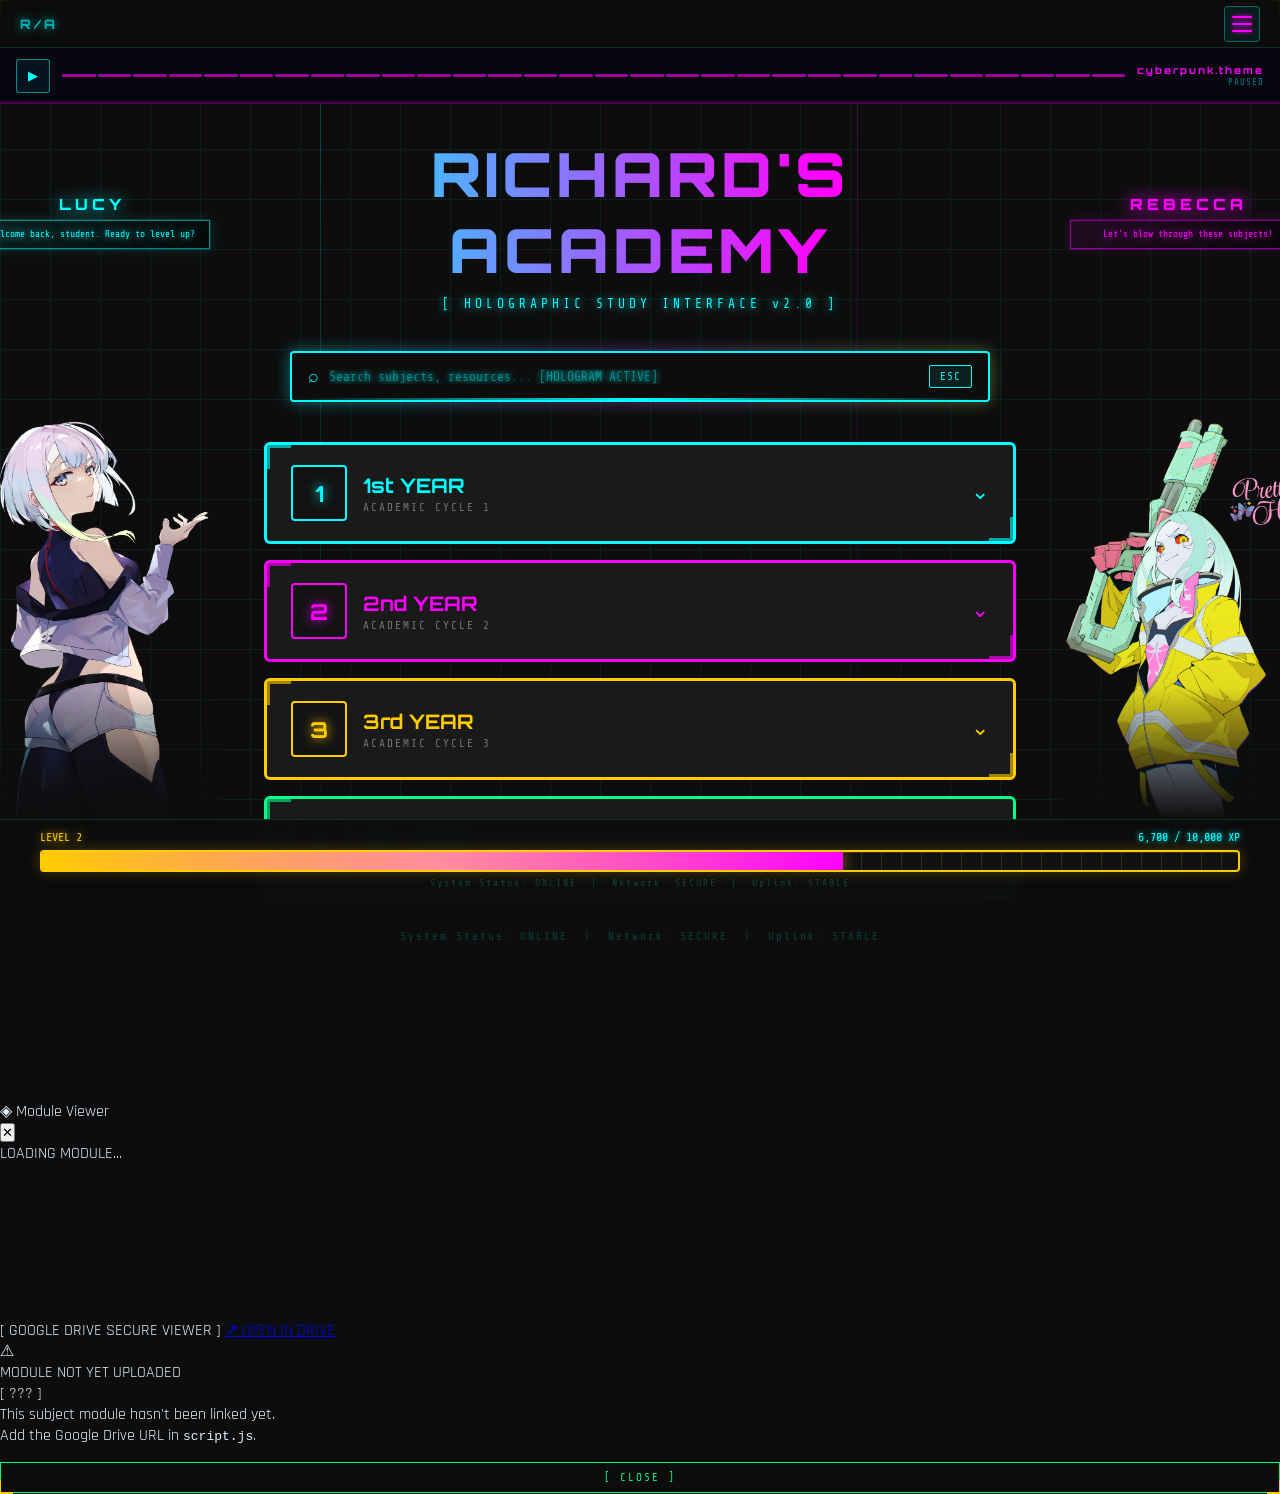
==== commit c0071da9: "Major update" ====
--- a/index.html
+++ b/index.html
@@ -343,6 +343,52 @@
 
   
 
+
+  <!-- ========== FILE VIEWER MODAL ========== -->
+  <div class="viewer-modal" id="viewerModal" onclick="handleViewerClick(event)" aria-modal="true" role="dialog" aria-label="Subject module viewer">
+    <div class="viewer-panel">
+      <div class="viewer-header">
+        <div class="viewer-header-left">
+          <span class="viewer-icon">◈</span>
+          <span class="viewer-title" id="viewerModalTitle">Module Viewer</span>
+        </div>
+        <button class="viewer-close" onclick="closeViewerModal()" aria-label="Close viewer">✕</button>
+      </div>
+      <div class="viewer-body">
+        <div class="viewer-loader" id="viewerLoader">
+          <div class="viewer-spinner"></div>
+          <span>LOADING MODULE...</span>
+        </div>
+        <iframe
+          id="viewerIframe"
+          class="viewer-iframe"
+          src=""
+          frameborder="0"
+          allowfullscreen
+          title="Module content viewer"
+        ></iframe>
+      </div>
+      <div class="viewer-footer">
+        <span class="viewer-status">[ GOOGLE DRIVE SECURE VIEWER ]</span>
+        <a id="viewerOpenLink" href="#" target="_blank" rel="noopener" class="viewer-open-btn" onclick="openInDrive()">↗ OPEN IN DRIVE</a>
+      </div>
+    </div>
+  </div>
+
+  <!-- ========== NO FILE YET MODAL ========== -->
+  <div class="viewer-modal no-file-modal" id="noFileModal" onclick="handleNoFileClick(event)" aria-modal="true" role="dialog" aria-label="No file available">
+    <div class="no-file-panel">
+      <div class="splash-corner tl"></div>
+      <div class="splash-corner tr"></div>
+      <div class="splash-corner bl"></div>
+      <div class="splash-corner br"></div>
+      <div class="no-file-icon">⚠</div>
+      <div class="no-file-title">MODULE NOT YET UPLOADED</div>
+      <div class="no-file-code">[ <span id="noFileCode">???</span> ]</div>
+      <div class="no-file-msg">This subject module hasn't been linked yet.<br>Add the Google Drive URL in <code>script.js</code>.</div>
+      <button class="splash-toast-close" onclick="closeNoFileModal()" style="margin-top:1rem">[ CLOSE ]</button>
+    </div>
+  </div>
   <script src="script.js"></script>
 </body>
 </html>
--- a/homepage.css
+++ b/homepage.css
@@ -271,127 +271,125 @@
   position: relative;
   width: 100%;
   height: 100%;
-}
-
-/* ── Name: absolute, near top of viewport column ── */
+  overflow: visible;
+}
+
+/* ── Name + Bubble: positioned INSIDE .char-frame, near top of image ── */
 .char-name {
   position: absolute;
   top: 6%;
   left: 0; right: 0;
   font-family: var(--font-display);
-  font-size: 16px;
+  font-size: clamp(11px, 1.2vw, 16px);
   font-weight: 900;
-  letter-spacing: 5px;
+  letter-spacing: 4px;
   text-align: center;
   z-index: 10;
   pointer-events: none;
 }
-.char-name.lucy    { color: var(--cyan);    text-shadow: 0 0 18px var(--cyan),    0 0 40px rgba(0,255,255,0.4); }
-.char-name.rebecca { color: var(--magenta); text-shadow: 0 0 18px var(--magenta), 0 0 40px rgba(255,0,255,0.4); }
-
-/* ── Bubble: just below name ── */
+.char-name.lucy    { color: var(--cyan);    text-shadow: 0 0 16px var(--cyan),    0 0 35px rgba(0,255,255,0.4); }
+.char-name.rebecca { color: var(--magenta); text-shadow: 0 0 16px var(--magenta), 0 0 35px rgba(255,0,255,0.4); }
+
+/* ── Bubble: just below name, inside the image frame ── */
 .char-bubble {
   position: absolute;
-  top: calc(6% + 28px);
+  top: calc(6% + clamp(18px, 2vw, 26px));
   left: 4%; right: 4%;
   z-index: 10;
-  padding: 5px 8px;
+  padding: clamp(4px, 0.5vw, 7px) clamp(6px, 0.7vw, 10px);
   font-family: var(--font-mono);
-  font-size: 10px;
-  line-height: 1.4;
+  font-size: clamp(8px, 0.75vw, 11px);
+  line-height: 1.5;
   text-align: center;
   animation: holoBubble 3s ease-in-out infinite;
   pointer-events: none;
+  /* holographic glass style */
+  backdrop-filter: blur(4px);
+  -webkit-backdrop-filter: blur(4px);
 }
 .char-aside.left  .char-bubble {
   color: var(--cyan);
-  border: 1px solid rgba(0,255,255,0.4);
-  background: linear-gradient(135deg, rgba(0,255,255,0.06), rgba(0,0,0,0.6));
-  text-shadow: 0 0 8px var(--cyan);
-  box-shadow: 0 0 10px rgba(0,255,255,0.1), inset 0 0 10px rgba(0,255,255,0.04);
+  border: 1px solid rgba(0,255,255,0.5);
+  background: linear-gradient(135deg, rgba(0,255,255,0.08), rgba(0,0,0,0.55));
+  text-shadow: 0 0 10px var(--cyan), 0 0 20px rgba(0,255,255,0.3);
+  box-shadow: 0 0 14px rgba(0,255,255,0.15), inset 0 0 12px rgba(0,255,255,0.05),
+              0 0 1px rgba(0,255,255,0.8);
 }
 .char-aside.right .char-bubble {
   color: var(--magenta);
-  border: 1px solid rgba(255,0,255,0.4);
-  background: linear-gradient(135deg, rgba(255,0,255,0.06), rgba(0,0,0,0.6));
-  text-shadow: 0 0 8px var(--magenta);
-  box-shadow: 0 0 10px rgba(255,0,255,0.1), inset 0 0 10px rgba(255,0,255,0.04);
+  border: 1px solid rgba(255,0,255,0.5);
+  background: linear-gradient(135deg, rgba(255,0,255,0.08), rgba(0,0,0,0.55));
+  text-shadow: 0 0 10px var(--magenta), 0 0 20px rgba(255,0,255,0.3);
+  box-shadow: 0 0 14px rgba(255,0,255,0.15), inset 0 0 12px rgba(255,0,255,0.05),
+              0 0 1px rgba(255,0,255,0.8);
 }
 
 @keyframes holoBubble {
-  0%,100% { opacity: 1;    transform: translateY(0);    filter: brightness(1); }
-  30%     { opacity: 0.85; transform: translateY(-2px); filter: brightness(1.15); }
-  50%     { opacity: 1;    transform: translateY(0);    filter: brightness(0.95); }
-  70%     { opacity: 0.9;  transform: translateY(1px);  filter: brightness(1.1); }
+  0%,100% { opacity: 1;    transform: translateY(0);     filter: brightness(1);    }
+  25%     { opacity: 0.7;  transform: translateY(-1px);  filter: brightness(1.3) saturate(1.5); }
+  40%     { opacity: 1;    transform: translateY(0);     filter: brightness(0.9);  }
+  60%     { opacity: 0.85; transform: translateY(1px);   filter: brightness(1.15); }
+  75%     { opacity: 1;    transform: translateY(0);     filter: brightness(1);    }
+  /* glitch flicker */
+  88%     { opacity: 0.3;  filter: brightness(2) hue-rotate(30deg); }
+  89%     { opacity: 1;    filter: brightness(1); }
+  90%     { opacity: 0.5;  filter: brightness(1.5); }
+  91%     { opacity: 1;    filter: brightness(1); }
 }
 
 /* ── char-frame: absolute, breaks out of column, tall & wide ── */
 .char-frame {
   position: absolute;
-  bottom: 80px;          /* sits above XP bar */
-  width: 380px;          /* wider than the 240px column — bleeds into content */
-  height: 82vh;          /* tall — fills most of viewport */
+  bottom: 80px;
+  width: clamp(200px, 20vw, 380px);
+  height: clamp(52vh, 74vh, 86vh);
   border: none;
   background: transparent;
   overflow: visible;
   z-index: 5;
 }
 
-/* Lucy: anchor to left edge, bleed right */
-.char-aside.left  .char-frame {
-  left: -40px;
-}
-
-/* Rebecca: anchor to right edge, bleed left */
+/* Lucy: push image to the LEFT — away from the cards.
+   The right edge of the image stays at least 20px from the column's right edge */
+.char-aside.left .char-frame {
+  right: 20px;   /* gap from card edge = column right boundary */
+  left: auto;
+}
+
+/* Rebecca: push image to the RIGHT — away from the cards.
+   The left edge of the image stays at least 20px from the column's left edge */
 .char-aside.right .char-frame {
-  right: -40px;
-}
-
-.char-frame img {
-  width: 100%;
-  height: 100%;
-  object-fit: contain;
-  object-position: bottom center;
-  display: block;
-  transform-origin: bottom center;
-}
-
-/* Bottom fade — blends feet into background */
+  left: 20px;    /* gap from card edge = column left boundary */
+  right: auto;
+}
+
+/* .char-frame img styles moved into animation rules above */
+
+/* Subtle bottom fade only — very light so chars look clean */
 .char-frame::before {
   content: '';
   position: absolute;
-  bottom: 0; left: -5%; right: -5%;
-  height: 28%;
+  bottom: 0; left: 0; right: 0;
+  height: 20%;
   background: linear-gradient(to top, var(--bg) 0%, transparent 100%);
   z-index: 2;
   pointer-events: none;
 }
 
-/* Scanline overlay */
+/* No scanline overlay — removed to keep image clean */
 .char-frame::after {
-  content: '';
-  position: absolute;
-  top: 0; bottom: 0; left: -5%; right: -5%;
-  background-image: repeating-linear-gradient(
-    0deg, transparent, transparent 3px,
-    rgba(0,0,0,0.06) 3px, rgba(0,0,0,0.06) 4px
-  );
-  z-index: 3;
-  pointer-events: none;
+  display: none;
 }
 
 .char-frame-overlay {
-  position: absolute;
-  inset: 0;
-  pointer-events: none;
-  z-index: 4;
-}
-.char-frame.lucy    .char-frame-overlay { background: linear-gradient(to right, rgba(0,255,255,0.05), transparent 70%); }
-.char-frame.rebecca .char-frame-overlay { background: linear-gradient(to left,  rgba(255,0,255,0.05), transparent 70%); }
-
-/* ── Glitch on img element — no container clipping ── */
-.char-frame.lucy    img { animation: glitchL 7s infinite, floatL 5s ease-in-out infinite; }
-.char-frame.rebecca img { animation: glitchR 8s infinite, floatR 5.5s ease-in-out infinite; }
+  display: none; /* overlay removed — was causing colour tint on characters */
+}
+
+/* Float on frame, glitch on img — keeps them independent */
+.char-frame.lucy    { animation: floatL 5s ease-in-out infinite; }
+.char-frame.rebecca { animation: floatR 5.5s ease-in-out infinite; }
+.char-frame.lucy    img { animation: glitchL 7s infinite; width: 100%; height: 100%; object-fit: contain; object-position: bottom center; display: block; transform-origin: bottom center; }
+.char-frame.rebecca img { animation: glitchR 8s infinite; width: 100%; height: 100%; object-fit: contain; object-position: bottom center; display: block; transform-origin: bottom center; }
 
 @keyframes glitchL {
   0%,88%,100% { transform: none;                        filter: none; }
@@ -1157,4 +1155,4 @@
   90% { transform: none; filter: none; }
   91% { transform: translate(2px, -1px);               filter: brightness(1.5) hue-rotate(50deg); opacity: 0.85; }
   92% { transform: none; filter: none; opacity: 1; }
-}+}
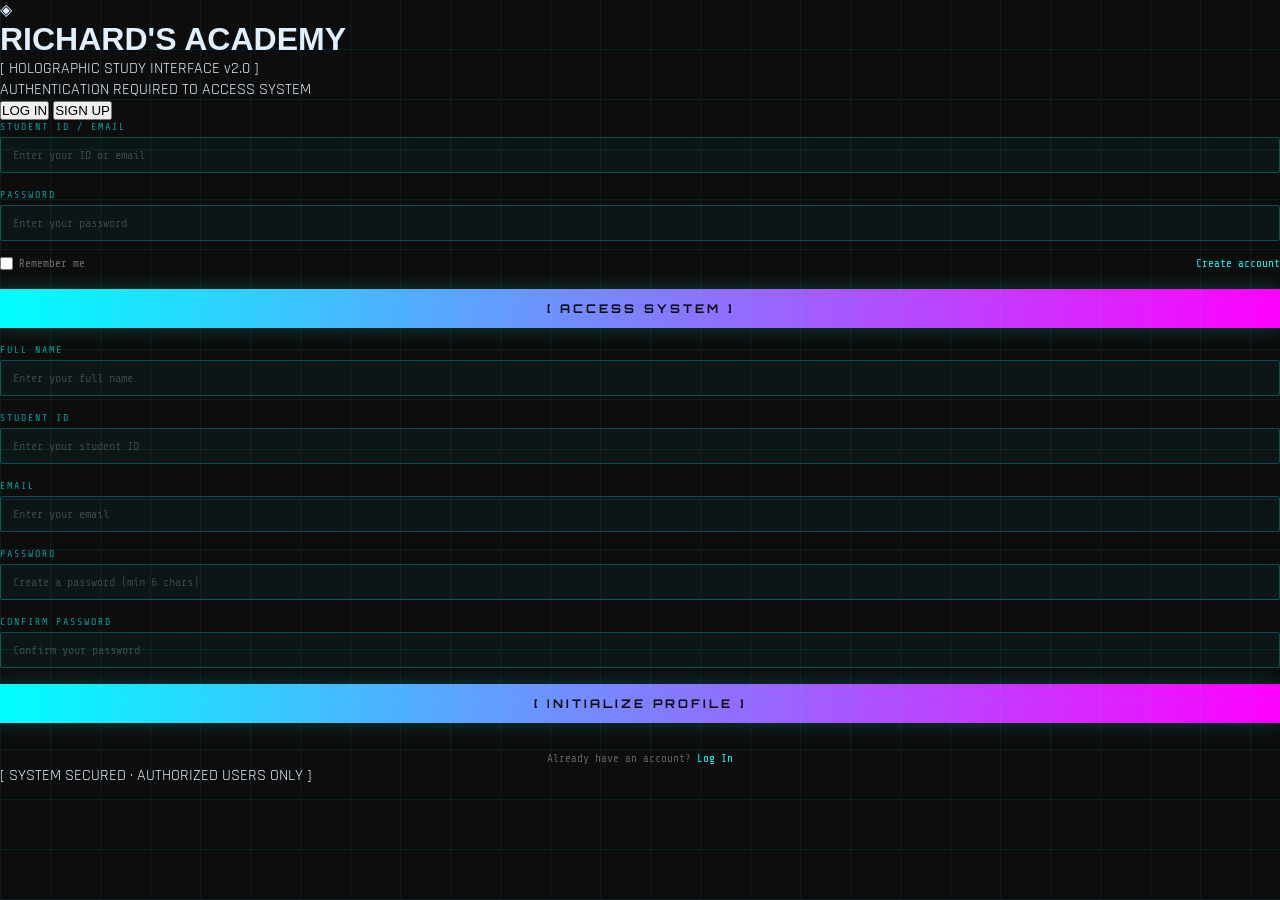
==== commit 57e52c8b: "new updates" ====
--- a/index.html
+++ b/index.html
@@ -11,6 +11,87 @@
 </head>
 <body>
 
+  <!-- ========== LOGIN GATE ========== -->
+  <div class="login-gate" id="loginGate">
+    <div class="login-scanline" aria-hidden="true"></div>
+
+    <!-- Background grid -->
+    <div class="grid-bg" aria-hidden="true">
+      <div class="grid-lines"></div>
+    </div>
+
+    <div class="login-container">
+
+      <!-- Logo / Title -->
+      <div class="login-header">
+        <div class="login-logo">◈</div>
+        <h1 class="login-title">RICHARD'S ACADEMY</h1>
+        <p class="login-sub">[ HOLOGRAPHIC STUDY INTERFACE v2.0 ]</p>
+        <p class="login-notice">AUTHENTICATION REQUIRED TO ACCESS SYSTEM</p>
+      </div>
+
+      <!-- Tabs -->
+      <div class="login-tabs">
+        <button class="login-tab active" id="gate-tab-login"  onclick="switchGateTab('login')">LOG IN</button>
+        <button class="login-tab"        id="gate-tab-signup" onclick="switchGateTab('signup')">SIGN UP</button>
+      </div>
+
+      <!-- LOG IN FORM -->
+      <div class="login-form" id="gate-form-login">
+        <div class="form-group">
+          <label class="form-label">STUDENT ID / EMAIL</label>
+          <input class="form-input" type="text" id="gate-login-id" placeholder="Enter your ID or email" autocomplete="username">
+        </div>
+        <div class="form-group">
+          <label class="form-label">PASSWORD</label>
+          <input class="form-input" type="password" id="gate-login-pass" placeholder="Enter your password" autocomplete="current-password">
+        </div>
+        <div class="login-error" id="gate-login-error"></div>
+        <div class="form-row">
+          <label class="form-check">
+            <input type="checkbox" id="gate-remember"> <span>Remember me</span>
+          </label>
+          <a href="#" class="form-link" onclick="switchGateTab('signup')">Create account</a>
+        </div>
+        <button class="form-btn primary" onclick="gateLogin()">[ ACCESS SYSTEM ]</button>
+      </div>
+
+      <!-- SIGN UP FORM -->
+      <div class="login-form hidden" id="gate-form-signup">
+        <div class="form-group">
+          <label class="form-label">FULL NAME</label>
+          <input class="form-input" type="text" id="gate-signup-name" placeholder="Enter your full name" autocomplete="name">
+        </div>
+        <div class="form-group">
+          <label class="form-label">STUDENT ID</label>
+          <input class="form-input" type="text" id="gate-signup-id" placeholder="Enter your student ID">
+        </div>
+        <div class="form-group">
+          <label class="form-label">EMAIL</label>
+          <input class="form-input" type="email" id="gate-signup-email" placeholder="Enter your email" autocomplete="email">
+        </div>
+        <div class="form-group">
+          <label class="form-label">PASSWORD</label>
+          <input class="form-input" type="password" id="gate-signup-pass" placeholder="Create a password (min 6 chars)" autocomplete="new-password">
+        </div>
+        <div class="form-group">
+          <label class="form-label">CONFIRM PASSWORD</label>
+          <input class="form-input" type="password" id="gate-signup-pass2" placeholder="Confirm your password" autocomplete="new-password">
+        </div>
+        <div class="login-error" id="gate-signup-error"></div>
+        <button class="form-btn primary" onclick="gateSignup()">[ INITIALIZE PROFILE ]</button>
+        <p class="form-alt" style="margin-top:0.8rem">Already have an account? <a href="#" class="form-link" onclick="switchGateTab('login')">Log In</a></p>
+      </div>
+
+      <p class="login-footer">[ SYSTEM SECURED · AUTHORIZED USERS ONLY ]</p>
+    </div>
+  </div>
+  <!-- /LOGIN GATE -->
+
+
+  <!-- ========== MAIN APP (hidden until logged in) ========== -->
+  <div class="main-app" id="mainApp" style="display:none">
+
   <!-- Animated background -->
   <div class="grid-bg" aria-hidden="true">
     <div class="grid-lines"></div>
@@ -26,17 +107,17 @@
         <button class="nav-close" onclick="closeMenu()" aria-label="Close menu">✕</button>
       </div>
       <nav class="nav-links">
-        <a class="nav-link" href="#" onclick="closeMenu()">
+        <a class="nav-link" href="#" onclick="openPage('auth')">
           <span class="nav-link-icon">◈</span> Sign Up / Log In
         </a>
-        <a class="nav-link" href="#" onclick="closeMenu()">
+        <a class="nav-link" href="#" onclick="openPage('about')">
           <span class="nav-link-icon">◈</span> About Us
         </a>
-        <a class="nav-link" href="#" onclick="closeMenu()">
+        <a class="nav-link" href="#" onclick="openPage('faq')">
           <span class="nav-link-icon">◈</span> FAQ
         </a>
-        <a class="nav-link" href="#" onclick="closeMenu()">
-          <span class="nav-link-icon">◈</span> Contact
+        <a class="nav-link" href="#" onclick="openPage('contact')">
+          <span class="nav-link-icon">◈</span> Contact Us
         </a>
       </nav>
       <div class="nav-footer">System Status: ONLINE</div>
@@ -67,7 +148,7 @@
       <span></span><span></span><span></span><span></span><span></span>
     </div>
     <div class="mbar-info">
-      <div class="mbar-title">cyberpunk.theme</div>
+      <div class="mbar-title">cyberpunk theme</div>
       <div class="mbar-status" id="mbarStatus">PAUSED</div>
     </div>
     <div class="mbar-progress">
@@ -139,14 +220,13 @@
           </div>
           <div class="year-content" id="content-year1">
             <div class="semesters">
-              <div class="sem-block locked" aria-disabled="true">
+              <div class="sem-block available" id="sem-y1-s1" onclick="toggleSem('sem-y1-s1','subjects-y1-s1')" role="button" tabindex="0" aria-expanded="false" aria-controls="subjects-y1-s1">
                 <div class="sem-header">
                   <span class="sem-icon" aria-hidden="true">📅</span>
                   <div>
                     <div class="sem-label">1st Semester</div>
-                    <div class="sem-status">LOCKED</div>
+                    <div class="sem-status">AVAILABLE</div>
                   </div>
-                  <span class="sem-lock-icon" aria-hidden="true">🔒</span>
                 </div>
               </div>
               <div class="sem-block available" id="sem-y1-s2" onclick="toggleSem('sem-y1-s2','subjects-y1-s2')" role="button" tabindex="0" aria-expanded="false" aria-controls="subjects-y1-s2">
@@ -156,6 +236,64 @@
                     <div class="sem-label">2nd Semester</div>
                     <div class="sem-status">AVAILABLE</div>
                   </div>
+                </div>
+              </div>
+            </div><!-- /semesters -->
+            <div class="subjects-wrap" id="subjects-y1-s1">
+              <div class="subjects-grid">
+                <div class="subject-card" onclick="openSubject('NSTP111')" role="button" tabindex="0">
+                  <div class="subj-corner" aria-hidden="true"></div>
+                  <div class="subj-icon" aria-hidden="true"><svg viewBox="0 0 24 24"><path d="M12 2L2 7l10 5 10-5-10-5zM2 17l10 5 10-5M2 12l10 5 10-5"/></svg></div>
+                  <div class="subj-info"><div class="subj-code">NSTP111</div><div class="subj-type">CIVIC WELFARE AND TRAINING SERVICES 1</div></div>
+                  <span class="subj-arrow" aria-hidden="true">›</span>
+                </div>
+                <div class="subject-card" onclick="openSubject('FOPR111')" role="button" tabindex="0">
+                  <div class="subj-corner" aria-hidden="true"></div>
+                  <div class="subj-icon" aria-hidden="true"><svg viewBox="0 0 24 24"><path d="M12 2L2 7l10 5 10-5-10-5zM2 17l10 5 10-5M2 12l10 5 10-5"/></svg></div>
+                  <div class="subj-info"><div class="subj-code">FOPR111</div><div class="subj-type">FUNDAMENTALS OF PROGRAMMING W/ LAB</div></div>
+                  <span class="subj-arrow" aria-hidden="true">›</span>
+                </div>
+                <div class="subject-card" onclick="openSubject('ITCL112')" role="button" tabindex="0">
+                  <div class="subj-corner" aria-hidden="true"></div>
+                  <div class="subj-icon" aria-hidden="true"><svg viewBox="0 0 24 24"><path d="M12 2L2 7l10 5 10-5-10-5zM2 17l10 5 10-5M2 12l10 5 10-5"/></svg></div>
+                  <div class="subj-info"><div class="subj-code">ITCL112</div><div class="subj-type">INTRODUCTION TO COMPUTING W/ LAB</div></div>
+                  <span class="subj-arrow" aria-hidden="true">›</span>
+                </div>
+                <div class="subject-card" onclick="openSubject('PHED121')" role="button" tabindex="0">
+                  <div class="subj-corner" aria-hidden="true"></div>
+                  <div class="subj-icon" aria-hidden="true"><svg viewBox="0 0 24 24"><path d="M12 2L2 7l10 5 10-5-10-5zM2 17l10 5 10-5M2 12l10 5 10-5"/></svg></div>
+                  <div class="subj-info"><div class="subj-code">PHED121</div><div class="subj-type">PATHFit 1: MOVEMENT COMPETENCY TRAINING</div></div>
+                  <span class="subj-arrow" aria-hidden="true">›</span>
+                </div>
+                <div class="subject-card" onclick="openSubject('STAS111')" role="button" tabindex="0">
+                  <div class="subj-corner" aria-hidden="true"></div>
+                  <div class="subj-icon" aria-hidden="true"><svg viewBox="0 0 24 24"><path d="M12 2L2 7l10 5 10-5-10-5zM2 17l10 5 10-5M2 12l10 5 10-5"/></svg></div>
+                  <div class="subj-info"><div class="subj-code">STAS111</div><div class="subj-type">SCIENCE, TECHNOLOGY AND SOCIETY</div></div>
+                  <span class="subj-arrow" aria-hidden="true">›</span>
+                </div>
+                <div class="subject-card" onclick="openSubject('TCWD121')" role="button" tabindex="0">
+                  <div class="subj-corner" aria-hidden="true"></div>
+                  <div class="subj-icon" aria-hidden="true"><svg viewBox="0 0 24 24"><path d="M12 2L2 7l10 5 10-5-10-5zM2 17l10 5 10-5M2 12l10 5 10-5"/></svg></div>
+                  <div class="subj-info"><div class="subj-code">TCWD121</div><div class="subj-type">THE CONTEMPORARY WORLD WITH PEACE STUDIES</div></div>
+                  <span class="subj-arrow" aria-hidden="true">›</span>
+                </div>
+                <div class="subject-card" onclick="openSubject('UNDS111')" role="button" tabindex="0">
+                  <div class="subj-corner" aria-hidden="true"></div>
+                  <div class="subj-icon" aria-hidden="true"><svg viewBox="0 0 24 24"><path d="M12 2L2 7l10 5 10-5-10-5zM2 17l10 5 10-5M2 12l10 5 10-5"/></svg></div>
+                  <div class="subj-info"><div class="subj-code">UNDS111</div><div class="subj-type">UNDERSTANDING THE SELF</div></div>
+                  <span class="subj-arrow" aria-hidden="true">›</span>
+                </div>
+                <div class="subject-card" onclick="openSubject('VRTS111')" role="button" tabindex="0">
+                  <div class="subj-corner" aria-hidden="true"></div>
+                  <div class="subj-icon" aria-hidden="true"><svg viewBox="0 0 24 24"><path d="M12 2L2 7l10 5 10-5-10-5zM2 17l10 5 10-5M2 12l10 5 10-5"/></svg></div>
+                  <div class="subj-info"><div class="subj-code">VRTS111</div><div class="subj-type">VERITAS ET MISERICORDIA 1</div></div>
+                  <span class="subj-arrow" aria-hidden="true">›</span>
+                </div>
+                <div class="subject-card" onclick="openSubject('ENGL111')" role="button" tabindex="0">
+                  <div class="subj-corner" aria-hidden="true"></div>
+                  <div class="subj-icon" aria-hidden="true"><svg viewBox="0 0 24 24"><path d="M12 2L2 7l10 5 10-5-10-5zM2 17l10 5 10-5M2 12l10 5 10-5"/></svg></div>
+                  <div class="subj-info"><div class="subj-code">ENGL111</div><div class="subj-type">COLLEGE ENGLISH (ELECTIVE)</div></div>
+                  <span class="subj-arrow" aria-hidden="true">›</span>
                 </div>
               </div>
             </div>
@@ -347,48 +485,309 @@
   <!-- ========== FILE VIEWER MODAL ========== -->
   <div class="viewer-modal" id="viewerModal" onclick="handleViewerClick(event)" aria-modal="true" role="dialog" aria-label="Subject module viewer">
     <div class="viewer-panel">
+
+      <!-- Header -->
       <div class="viewer-header">
         <div class="viewer-header-left">
           <span class="viewer-icon">◈</span>
           <span class="viewer-title" id="viewerModalTitle">Module Viewer</span>
         </div>
-        <button class="viewer-close" onclick="closeViewerModal()" aria-label="Close viewer">✕</button>
-      </div>
-      <div class="viewer-body">
+        <div class="viewer-header-right">
+          <a id="viewerOpenBtn" href="#" target="_blank" rel="noopener" class="viewer-open-btn" aria-label="Open file in new tab">↗ OPEN FILE</a>
+          <button class="viewer-close" onclick="closeViewerModal()" aria-label="Close viewer">✕</button>
+        </div>
+      </div>
+
+      <!-- File tabs (shown when subject has multiple files) -->
+      <div class="viewer-tabs" id="viewerTabs"></div>
+
+      <!-- Body: dynamic content injected by JS -->
+      <div class="viewer-body" id="viewerBody">
         <div class="viewer-loader" id="viewerLoader">
           <div class="viewer-spinner"></div>
           <span>LOADING MODULE...</span>
         </div>
-        <iframe
-          id="viewerIframe"
-          class="viewer-iframe"
-          src=""
-          frameborder="0"
-          allowfullscreen
-          title="Module content viewer"
-        ></iframe>
-      </div>
+      </div>
+
+      <!-- Footer -->
       <div class="viewer-footer">
-        <span class="viewer-status">[ GOOGLE DRIVE SECURE VIEWER ]</span>
-        <a id="viewerOpenLink" href="#" target="_blank" rel="noopener" class="viewer-open-btn" onclick="openInDrive()">↗ OPEN IN DRIVE</a>
-      </div>
+        <span class="viewer-status">[ HOLOGRAPHIC MODULE VIEWER v1.0 ]</span>
+        <span class="viewer-hint">ESC or click outside to close</span>
+      </div>
+
     </div>
   </div>
 
   <!-- ========== NO FILE YET MODAL ========== -->
-  <div class="viewer-modal no-file-modal" id="noFileModal" onclick="handleNoFileClick(event)" aria-modal="true" role="dialog" aria-label="No file available">
+  <div class="viewer-modal no-file-modal" id="noFileModal" onclick="handleNoFileClick(event)" aria-modal="true" role="dialog" aria-label="Module not yet available">
     <div class="no-file-panel">
       <div class="splash-corner tl"></div>
       <div class="splash-corner tr"></div>
       <div class="splash-corner bl"></div>
       <div class="splash-corner br"></div>
       <div class="no-file-icon">⚠</div>
-      <div class="no-file-title">MODULE NOT YET UPLOADED</div>
+      <div class="no-file-title" id="noFileTitle">MODULE NOT YET UPLOADED</div>
       <div class="no-file-code">[ <span id="noFileCode">???</span> ]</div>
-      <div class="no-file-msg">This subject module hasn't been linked yet.<br>Add the Google Drive URL in <code>script.js</code>.</div>
-      <button class="splash-toast-close" onclick="closeNoFileModal()" style="margin-top:1rem">[ CLOSE ]</button>
-    </div>
-  </div>
+      <div class="no-file-desc" id="noFileDesc"></div>
+      <div class="no-file-msg">
+        Drop your PDF or PPTX into the <code>files/</code> folder,<br>
+        then set the path in <code>script.js → SUBJECT_FILES</code>.
+      </div>
+      <button class="splash-toast-close" onclick="closeNoFileModal()" style="margin-top:1.2rem">[ CLOSE ]</button>
+    </div>
+  </div>
+
+  <!-- ========== PAGE MODALS ========== -->
+
+  <!-- SIGN UP / LOG IN -->
+  <div class="page-modal" id="page-auth" role="dialog" aria-modal="true" aria-label="Sign Up or Log In" onclick="handlePageClick(event,'auth')">
+    <div class="page-panel">
+      <div class="page-header">
+        <span class="page-header-title">[ AUTHENTICATION ]</span>
+        <button class="page-close" onclick="closePage('auth')" aria-label="Close">✕</button>
+      </div>
+      <div class="page-body">
+
+        <!-- Tabs -->
+        <div class="auth-tabs">
+          <button class="auth-tab active" id="tab-login"  onclick="switchAuthTab('login')">LOG IN</button>
+          <button class="auth-tab"        id="tab-signup" onclick="switchAuthTab('signup')">SIGN UP</button>
+        </div>
+
+        <!-- Log In Form -->
+        <div class="auth-form" id="form-login">
+          <div class="auth-welcome">
+            <div class="auth-icon">⬡</div>
+            <p class="auth-subtitle">WELCOME BACK, STUDENT</p>
+          </div>
+          <div class="form-group">
+            <label class="form-label">STUDENT ID / EMAIL</label>
+            <input class="form-input" type="text" placeholder="Enter your ID or email" autocomplete="username">
+          </div>
+          <div class="form-group">
+            <label class="form-label">PASSWORD</label>
+            <input class="form-input" type="password" placeholder="Enter your password" autocomplete="current-password">
+          </div>
+          <div class="form-row">
+            <label class="form-check">
+              <input type="checkbox"> <span>Remember me</span>
+            </label>
+            <a href="#" class="form-link">Forgot password?</a>
+          </div>
+          <button class="form-btn primary">[ ACCESS SYSTEM ]</button>
+          <p class="form-alt">Don't have an account? <a href="#" class="form-link" onclick="switchAuthTab('signup')">Sign Up</a></p>
+        </div>
+
+        <!-- Sign Up Form -->
+        <div class="auth-form hidden" id="form-signup">
+          <div class="auth-welcome">
+            <div class="auth-icon">◈</div>
+            <p class="auth-subtitle">CREATE YOUR PROFILE</p>
+          </div>
+          <div class="form-group">
+            <label class="form-label">FULL NAME</label>
+            <input class="form-input" type="text" placeholder="Enter your full name" autocomplete="name">
+          </div>
+          <div class="form-group">
+            <label class="form-label">STUDENT ID</label>
+            <input class="form-input" type="text" placeholder="Enter your student ID">
+          </div>
+          <div class="form-group">
+            <label class="form-label">EMAIL</label>
+            <input class="form-input" type="email" placeholder="Enter your email" autocomplete="email">
+          </div>
+          <div class="form-group">
+            <label class="form-label">PASSWORD</label>
+            <input class="form-input" type="password" placeholder="Create a password" autocomplete="new-password">
+          </div>
+          <div class="form-group">
+            <label class="form-label">CONFIRM PASSWORD</label>
+            <input class="form-input" type="password" placeholder="Confirm your password" autocomplete="new-password">
+          </div>
+          <button class="form-btn primary">[ INITIALIZE PROFILE ]</button>
+          <p class="form-alt">Already have an account? <a href="#" class="form-link" onclick="switchAuthTab('login')">Log In</a></p>
+        </div>
+
+      </div><!-- /page-body -->
+    </div>
+  </div>
+
+  <!-- ABOUT US -->
+  <div class="page-modal" id="page-about" role="dialog" aria-modal="true" aria-label="About Us" onclick="handlePageClick(event,'about')">
+    <div class="page-panel">
+      <div class="page-header">
+        <span class="page-header-title">[ ABOUT THIS SYSTEM ]</span>
+        <button class="page-close" onclick="closePage('about')" aria-label="Close">✕</button>
+      </div>
+      <div class="page-body">
+        <div class="info-hero">
+          <div class="info-hero-icon">◈</div>
+          <h2 class="info-hero-title">Richard's Academy</h2>
+          <p class="info-hero-sub">Holographic Study Interface v2.0</p>
+        </div>
+        <div class="info-section">
+          <h3 class="info-heading">WHAT IS THIS?</h3>
+          <p class="info-text">Richard's Academy is a futuristic-themed personal study resource hub designed to organize academic modules, lecture slides, and subject files across all year levels.</p>
+        </div>
+        <div class="info-section">
+          <h3 class="info-heading">FEATURES</h3>
+          <ul class="info-list">
+            <li>◈ Organized by Year Level and Semester</li>
+            <li>◈ In-page PDF and file viewer</li>
+            <li>◈ Holographic UI with cyberpunk aesthetics</li>
+            <li>◈ Responsive for desktop and mobile</li>
+            <li>◈ XP progression system</li>
+            <li>◈ Ambient cyberpunk music player</li>
+          </ul>
+        </div>
+        <div class="info-section">
+          <h3 class="info-heading">BUILT BY</h3>
+          <p class="info-text">Developed and maintained by <span class="info-highlight">Ricardo Manzano Jr.</span><br>College of Computer Studies in OLFU · 1st Year</p>
+        </div>
+        <div class="info-divider"></div>
+        <p class="info-footer">[ SYSTEM VERSION 2.0 · ALL RIGHTS RESERVED ]</p>
+      </div>
+    </div>
+  </div>
+
+  <!-- FAQ -->
+  <div class="page-modal" id="page-faq" role="dialog" aria-modal="true" aria-label="FAQ" onclick="handlePageClick(event,'faq')">
+    <div class="page-panel">
+      <div class="page-header">
+        <span class="page-header-title">[ FREQUENTLY ASKED QUESTIONS ]</span>
+        <button class="page-close" onclick="closePage('faq')" aria-label="Close">✕</button>
+      </div>
+      <div class="page-body">
+        <div class="faq-list">
+
+          <div class="faq-item">
+            <button class="faq-question" onclick="toggleFaq(this)">
+              <span>How do I access subject modules?</span>
+              <span class="faq-chevron">⌄</span>
+            </button>
+            <div class="faq-answer">
+              <p>Click on a Year card to expand it, then select a Semester. Available semesters will show subject cards. Click any subject card to open its uploaded files in the built-in viewer.</p>
+            </div>
+          </div>
+
+          <div class="faq-item">
+            <button class="faq-question" onclick="toggleFaq(this)">
+              <span>Why is a semester locked?</span>
+              <span class="faq-chevron">⌄</span>
+            </button>
+            <div class="faq-answer">
+              <p>Locked semesters haven't been unlocked yet. Files and subjects for those semesters will be added as the academic year progresses.</p>
+            </div>
+          </div>
+
+          <div class="faq-item">
+            <button class="faq-question" onclick="toggleFaq(this)">
+              <span>Why does a subject say "not yet uploaded"?</span>
+              <span class="faq-chevron">⌄</span>
+            </button>
+            <div class="faq-answer">
+              <p>The subject exists but its files haven't been added yet. Check back later — modules are uploaded progressively throughout the semester.</p>
+            </div>
+          </div>
+
+          <div class="faq-item">
+            <button class="faq-question" onclick="toggleFaq(this)">
+              <span>Can I download the files?</span>
+              <span class="faq-chevron">⌄</span>
+            </button>
+            <div class="faq-answer">
+              <p>Yes! When viewing a file, click the <strong>↗ OPEN FILE</strong> button in the top-right of the viewer. This opens the raw file in a new tab where you can download it.</p>
+            </div>
+          </div>
+
+          <div class="faq-item">
+            <button class="faq-question" onclick="toggleFaq(this)">
+              <span>How does the XP system work?</span>
+              <span class="faq-chevron">⌄</span>
+            </button>
+            <div class="faq-answer">
+              <p>The XP bar at the bottom reflects your year level. Clicking on a higher year card increases the XP display. Reach 4th Year to hit MAX LEVEL!</p>
+            </div>
+          </div>
+
+          <div class="faq-item">
+            <button class="faq-question" onclick="toggleFaq(this)">
+              <span>How do I play the background music?</span>
+              <span class="faq-chevron">⌄</span>
+            </button>
+            <div class="faq-answer">
+              <p>Click the ▶ play button on the music bar at the top of the page. The track is <em>cyberpunk.theme</em>. You can also seek to any point by hovering over the progress bar at the bottom of the music bar.</p>
+            </div>
+          </div>
+
+        </div>
+      </div>
+    </div>
+  </div>
+
+  <!-- CONTACT -->
+  <div class="page-modal" id="page-contact" role="dialog" aria-modal="true" aria-label="Contact" onclick="handlePageClick(event,'contact')">
+    <div class="page-panel">
+      <div class="page-header">
+        <span class="page-header-title">[ CONTACT ]</span>
+        <button class="page-close" onclick="closePage('contact')" aria-label="Close">✕</button>
+      </div>
+      <div class="page-body">
+        <div class="info-hero">
+          <div class="info-hero-icon">📡</div>
+          <h2 class="info-hero-title">Get In Touch</h2>
+          <p class="info-hero-sub">Send a transmission to the operator</p>
+        </div>
+
+        <div class="contact-links">
+          <a class="contact-card" href="mailto:your@email.com">
+            <span class="contact-icon">✉</span>
+            <div>
+              <div class="contact-label">EMAIL</div>
+              <div class="contact-value">ricardomanzanojr778@gmail.com</div>
+            </div>
+          </a>
+          <a class="contact-card" href="https://github.com/lucy2007-bsit" target="_blank" rel="noopener">
+            <span class="contact-icon">⌥</span>
+            <div>
+              <div class="contact-label">GITHUB</div>
+              <div class="contact-value">github.com/lucy2007-bsit</div>
+            </div>
+          </a>
+          <a class="contact-card" href="#" target="_blank" rel="noopener">
+            <span class="contact-icon">◈</span>
+            <div>
+              <div class="contact-label">FACEBOOK</div>
+              <div class="contact-value">https://www.facebook.com/ricardo.manzano.37017</div>
+            </div>
+          </a>
+        </div>
+
+        <div class="info-divider"></div>
+
+        <div class="info-section">
+          <h3 class="info-heading">SEND A MESSAGE</h3>
+          <div class="form-group">
+            <label class="form-label">YOUR NAME</label>
+            <input class="form-input" type="text" placeholder="Enter your name">
+          </div>
+          <div class="form-group">
+            <label class="form-label">YOUR EMAIL</label>
+            <input class="form-input" type="email" placeholder="Enter your email">
+          </div>
+          <div class="form-group">
+            <label class="form-label">MESSAGE</label>
+            <textarea class="form-input form-textarea" placeholder="Type your message here..." rows="4"></textarea>
+          </div>
+          <button class="form-btn primary">[ SEND TRANSMISSION ]</button>
+        </div>
+
+      </div>
+    </div>
+  </div>
+
+  </div><!-- /main-app -->
+
   <script src="script.js"></script>
 </body>
-</html>
+</html>
--- a/homepage.css
+++ b/homepage.css
@@ -272,6 +272,7 @@
   width: 100%;
   height: 100%;
   overflow: visible;
+  pointer-events: none;
 }
 
 /* ── Name + Bubble: positioned INSIDE .char-frame, near top of image ── */
@@ -346,7 +347,8 @@
   border: none;
   background: transparent;
   overflow: visible;
-  z-index: 5;
+  z-index: 1;           /* lowered so chars never sit above clickable cards */
+  pointer-events: none; /* chars are decorative — all clicks pass through */
 }
 
 /* Lucy: push image to the LEFT — away from the cards.
@@ -536,7 +538,7 @@
 /* ============================================================
    YEAR BLOCKS
    ============================================================ */
-.years { display:flex; flex-direction:column; gap:16px; max-width:900px; margin:0 auto; }
+.years { display:flex; flex-direction:column; gap:24px; max-width:900px; margin:0 auto; }
 
 .year-block { position:relative; cursor:pointer; }
 
@@ -1156,3 +1158,818 @@
   91% { transform: translate(2px, -1px);               filter: brightness(1.5) hue-rotate(50deg); opacity: 0.85; }
   92% { transform: none; filter: none; opacity: 1; }
 }
+
+
+/* ============================================================
+   FILE VIEWER MODAL  (Option 2 — in-page viewer)
+   ============================================================ */
+.viewer-modal {
+  position: fixed;
+  inset: 0;
+  z-index: 600;
+  background: rgba(0, 0, 0, 0.85);
+  backdrop-filter: blur(8px);
+  display: flex;
+  align-items: center;
+  justify-content: center;
+  padding: 1rem;
+  opacity: 0;
+  pointer-events: none;
+  transition: opacity 0.3s ease;
+}
+.viewer-modal.show {
+  opacity: 1;
+  pointer-events: all;
+}
+
+/* Main panel */
+.viewer-panel {
+  position: relative;
+  width: min(1020px, 96vw);
+  height: min(88vh, 860px);
+  background: #07070f;
+  border: 2px solid var(--cyan);
+  box-shadow:
+    0 0 0 1px rgba(0,255,255,0.08),
+    0 0 60px rgba(0,255,255,0.15),
+    inset 0 0 60px rgba(0,255,255,0.02);
+  display: flex;
+  flex-direction: column;
+  transform: scale(0.9) translateY(20px);
+  transition: transform 0.35s cubic-bezier(0.34, 1.56, 0.64, 1);
+  overflow: hidden;
+}
+.viewer-modal.show .viewer-panel {
+  transform: scale(1) translateY(0);
+}
+
+/* Corner brackets on panel */
+.viewer-panel::before,
+.viewer-panel::after {
+  content: '';
+  position: absolute;
+  width: 20px; height: 20px;
+  border-color: var(--gold);
+  border-style: solid;
+  z-index: 10;
+  pointer-events: none;
+}
+.viewer-panel::before { top: 0; right: 0; border-width: 2px 2px 0 0; }
+.viewer-panel::after  { bottom: 0; left: 0; border-width: 0 0 2px 2px; }
+
+/* Header */
+.viewer-header {
+  display: flex;
+  align-items: center;
+  justify-content: space-between;
+  padding: 10px 16px;
+  border-bottom: 1px solid rgba(0,255,255,0.18);
+  background: rgba(0,255,255,0.04);
+  flex-shrink: 0;
+  gap: 12px;
+}
+
+.viewer-header-left {
+  display: flex;
+  align-items: center;
+  gap: 10px;
+  flex: 1;
+  min-width: 0;
+}
+
+.viewer-icon {
+  color: var(--cyan);
+  font-size: 14px;
+  flex-shrink: 0;
+  text-shadow: 0 0 8px var(--cyan);
+}
+
+.viewer-title {
+  font-family: var(--font-display);
+  font-size: clamp(9px, 1.2vw, 12px);
+  font-weight: 700;
+  color: var(--cyan);
+  letter-spacing: 2px;
+  white-space: nowrap;
+  overflow: hidden;
+  text-overflow: ellipsis;
+  text-shadow: 0 0 8px rgba(0,255,255,0.4);
+}
+
+.viewer-header-right {
+  display: flex;
+  align-items: center;
+  gap: 8px;
+  flex-shrink: 0;
+}
+
+.viewer-open-btn {
+  font-family: var(--font-mono);
+  font-size: 10px;
+  color: var(--magenta);
+  text-decoration: none;
+  letter-spacing: 2px;
+  border: 1px solid rgba(255,0,255,0.4);
+  padding: 4px 10px;
+  transition: background 0.2s, box-shadow 0.2s;
+  white-space: nowrap;
+}
+.viewer-open-btn:hover {
+  background: rgba(255,0,255,0.1);
+  box-shadow: 0 0 10px rgba(255,0,255,0.2);
+}
+
+.viewer-close {
+  background: transparent;
+  border: 1px solid rgba(0,255,255,0.3);
+  color: var(--cyan);
+  font-size: 14px;
+  width: 30px; height: 30px;
+  cursor: pointer;
+  display: flex; align-items: center; justify-content: center;
+  border-radius: 3px;
+  transition: background 0.2s, border-color 0.2s;
+  flex-shrink: 0;
+}
+.viewer-close:hover {
+  background: rgba(255,0,255,0.1);
+  border-color: var(--magenta);
+  color: var(--magenta);
+}
+
+/* Body */
+.viewer-body {
+  flex: 1;
+  position: relative;
+  overflow: hidden;
+  min-height: 0;
+  background: #050510;
+}
+
+.viewer-loader {
+  position: absolute;
+  inset: 0;
+  display: flex;
+  flex-direction: column;
+  align-items: center;
+  justify-content: center;
+  gap: 16px;
+  color: var(--cyan);
+  font-family: var(--font-mono);
+  font-size: 11px;
+  letter-spacing: 3px;
+  z-index: 5;
+  background: #050510;
+}
+
+.viewer-spinner {
+  width: 40px; height: 40px;
+  border: 2px solid rgba(0,255,255,0.12);
+  border-top-color: var(--cyan);
+  border-right-color: var(--magenta);
+  border-radius: 50%;
+  animation: spin 0.7s linear infinite;
+  box-shadow: 0 0 12px rgba(0,255,255,0.2);
+}
+@keyframes spin { to { transform: rotate(360deg); } }
+
+/* PDF fallback inside <object> */
+.pdf-fallback {
+  display: flex;
+  flex-direction: column;
+  align-items: center;
+  justify-content: center;
+  height: 100%;
+  color: rgba(255,255,255,0.5);
+  font-family: var(--font-mono);
+  font-size: 12px;
+  text-align: center;
+  padding: 2rem;
+  gap: 1rem;
+}
+
+/* Footer */
+.viewer-footer {
+  display: flex;
+  align-items: center;
+  justify-content: space-between;
+  padding: 7px 16px;
+  border-top: 1px solid rgba(0,255,255,0.12);
+  background: rgba(0,255,255,0.02);
+  flex-shrink: 0;
+}
+
+.viewer-status {
+  font-family: var(--font-mono);
+  font-size: 9px;
+  color: rgba(0,255,255,0.28);
+  letter-spacing: 2px;
+}
+
+.viewer-hint {
+  font-family: var(--font-mono);
+  font-size: 9px;
+  color: rgba(255,255,255,0.18);
+  letter-spacing: 1px;
+}
+
+/* ── No file panel ── */
+.no-file-modal .no-file-panel {
+  position: relative;
+  background: rgba(8, 8, 18, 0.98);
+  border: 2px solid var(--gold);
+  box-shadow: 0 0 40px rgba(255,204,0,0.12), inset 0 0 30px rgba(255,204,0,0.03);
+  width: min(420px, 90vw);
+  padding: 2.2rem 2rem 1.8rem;
+  text-align: center;
+  transform: scale(0.88);
+  transition: transform 0.35s cubic-bezier(0.34,1.56,0.64,1);
+}
+.viewer-modal.show .no-file-panel { transform: scale(1); }
+
+.no-file-icon {
+  font-size: 2.8rem;
+  color: var(--gold);
+  text-shadow: 0 0 24px rgba(255,204,0,0.6);
+  margin-bottom: 0.8rem;
+  animation: starPulse 1.5s ease-in-out infinite alternate;
+}
+
+.no-file-title {
+  font-family: var(--font-display);
+  font-size: clamp(10px, 2.5vw, 13px);
+  font-weight: 700;
+  color: var(--gold);
+  letter-spacing: 2px;
+  margin-bottom: 0.4rem;
+}
+
+.no-file-code {
+  font-family: var(--font-mono);
+  font-size: 11px;
+  color: var(--cyan);
+  letter-spacing: 3px;
+  margin-bottom: 0.6rem;
+}
+
+.no-file-desc {
+  font-family: var(--font-mono);
+  font-size: 11px;
+  color: rgba(0,255,255,0.6);
+  margin-bottom: 0.8rem;
+  line-height: 1.5;
+  font-style: italic;
+}
+
+.no-file-msg {
+  font-family: var(--font-mono);
+  font-size: 10px;
+  color: rgba(255,255,255,0.4);
+  line-height: 1.7;
+}
+.no-file-msg code {
+  color: var(--cyan);
+  background: rgba(0,255,255,0.08);
+  padding: 1px 5px;
+  border-radius: 2px;
+  font-size: 10px;
+}
+
+/* Mobile */
+@media (max-width: 600px) {
+  .viewer-panel {
+    width: 99vw;
+    height: 92vh;
+  }
+  .viewer-footer { flex-direction: column; gap: 4px; padding: 6px 12px; }
+  .viewer-hint { display: none; }
+  .viewer-title { font-size: 9px; }
+}
+
+/* ── File tabs ── */
+.viewer-tabs {
+  display: flex;
+  align-items: center;
+  gap: 2px;
+  padding: 6px 12px;
+  background: rgba(0,0,0,0.4);
+  border-bottom: 1px solid rgba(0,255,255,0.12);
+  overflow-x: auto;
+  flex-shrink: 0;
+  scrollbar-width: thin;
+  scrollbar-color: rgba(0,255,255,0.3) transparent;
+}
+
+.viewer-tabs::-webkit-scrollbar { height: 3px; }
+.viewer-tabs::-webkit-scrollbar-track { background: transparent; }
+.viewer-tabs::-webkit-scrollbar-thumb { background: rgba(0,255,255,0.3); border-radius: 2px; }
+
+.viewer-tab {
+  font-family: var(--font-mono);
+  font-size: 10px;
+  letter-spacing: 1px;
+  color: rgba(255,255,255,0.45);
+  background: rgba(255,255,255,0.04);
+  border: 1px solid rgba(255,255,255,0.1);
+  padding: 5px 14px;
+  cursor: pointer;
+  white-space: nowrap;
+  transition: all 0.2s;
+  border-radius: 2px;
+  flex-shrink: 0;
+}
+
+.viewer-tab:hover {
+  color: var(--cyan);
+  border-color: rgba(0,255,255,0.4);
+  background: rgba(0,255,255,0.06);
+}
+
+.viewer-tab.active {
+  color: var(--bg);
+  background: var(--cyan);
+  border-color: var(--cyan);
+  box-shadow: 0 0 10px rgba(0,255,255,0.3);
+  font-weight: 700;
+}
+
+/* ============================================================
+   PAGE MODALS — Sign Up/Log In, About, FAQ, Contact
+   ============================================================ */
+.page-modal {
+  position: fixed;
+  inset: 0;
+  z-index: 400;
+  background: rgba(0,0,0,0.8);
+  backdrop-filter: blur(8px);
+  display: flex;
+  align-items: center;
+  justify-content: center;
+  padding: 1rem;
+  opacity: 0;
+  pointer-events: none;
+  transition: opacity 0.3s ease;
+}
+
+.page-modal.show {
+  opacity: 1;
+  pointer-events: all;
+}
+
+.page-panel {
+  position: relative;
+  width: min(520px, 94vw);
+  max-height: 88vh;
+  background: #07070f;
+  border: 2px solid var(--cyan);
+  box-shadow: 0 0 50px rgba(0,255,255,0.15), inset 0 0 40px rgba(0,255,255,0.02);
+  display: flex;
+  flex-direction: column;
+  transform: scale(0.92) translateY(16px);
+  transition: transform 0.35s cubic-bezier(0.34,1.56,0.64,1);
+  overflow: hidden;
+}
+
+.page-modal.show .page-panel {
+  transform: scale(1) translateY(0);
+}
+
+/* Corner accents */
+.page-panel::before {
+  content: '';
+  position: absolute;
+  top: 0; right: 0;
+  width: 20px; height: 20px;
+  border-top: 2px solid var(--gold);
+  border-right: 2px solid var(--gold);
+  pointer-events: none;
+  z-index: 2;
+}
+.page-panel::after {
+  content: '';
+  position: absolute;
+  bottom: 0; left: 0;
+  width: 20px; height: 20px;
+  border-bottom: 2px solid var(--gold);
+  border-left: 2px solid var(--gold);
+  pointer-events: none;
+  z-index: 2;
+}
+
+/* Header */
+.page-header {
+  display: flex;
+  align-items: center;
+  justify-content: space-between;
+  padding: 12px 18px;
+  border-bottom: 1px solid rgba(0,255,255,0.18);
+  background: rgba(0,255,255,0.04);
+  flex-shrink: 0;
+}
+
+.page-header-title {
+  font-family: var(--font-mono);
+  font-size: 11px;
+  color: var(--cyan);
+  letter-spacing: 3px;
+  text-shadow: 0 0 8px rgba(0,255,255,0.4);
+}
+
+.page-close {
+  background: transparent;
+  border: 1px solid rgba(0,255,255,0.3);
+  color: var(--cyan);
+  font-size: 13px;
+  width: 28px; height: 28px;
+  cursor: pointer;
+  display: flex; align-items: center; justify-content: center;
+  border-radius: 3px;
+  transition: background 0.2s, border-color 0.2s, color 0.2s;
+}
+.page-close:hover {
+  background: rgba(255,0,255,0.1);
+  border-color: var(--magenta);
+  color: var(--magenta);
+}
+
+/* Body */
+.page-body {
+  flex: 1;
+  overflow-y: auto;
+  padding: 1.5rem 1.8rem;
+  scrollbar-width: thin;
+  scrollbar-color: rgba(0,255,255,0.3) transparent;
+}
+.page-body::-webkit-scrollbar { width: 4px; }
+.page-body::-webkit-scrollbar-track { background: transparent; }
+.page-body::-webkit-scrollbar-thumb { background: rgba(0,255,255,0.3); border-radius: 2px; }
+
+/* ── AUTH TABS ── */
+.auth-tabs {
+  display: flex;
+  gap: 4px;
+  margin-bottom: 1.5rem;
+  border-bottom: 1px solid rgba(0,255,255,0.15);
+  padding-bottom: 0;
+}
+
+.auth-tab {
+  font-family: var(--font-display);
+  font-size: 11px;
+  font-weight: 700;
+  letter-spacing: 2px;
+  padding: 8px 20px;
+  background: transparent;
+  border: none;
+  border-bottom: 2px solid transparent;
+  color: rgba(255,255,255,0.4);
+  cursor: pointer;
+  transition: all 0.2s;
+  margin-bottom: -1px;
+}
+
+.auth-tab:hover { color: var(--cyan); }
+
+.auth-tab.active {
+  color: var(--cyan);
+  border-bottom-color: var(--cyan);
+  text-shadow: 0 0 8px var(--cyan);
+}
+
+/* ── AUTH FORM ── */
+.auth-welcome {
+  text-align: center;
+  margin-bottom: 1.5rem;
+}
+
+.auth-icon {
+  font-size: 2rem;
+  color: var(--cyan);
+  text-shadow: 0 0 16px var(--cyan);
+  margin-bottom: 6px;
+}
+
+.auth-subtitle {
+  font-family: var(--font-mono);
+  font-size: 11px;
+  color: rgba(0,255,255,0.5);
+  letter-spacing: 3px;
+}
+
+.auth-form.hidden { display: none; }
+
+/* ── FORM ELEMENTS ── */
+.form-group {
+  margin-bottom: 1rem;
+}
+
+.form-label {
+  display: block;
+  font-family: var(--font-mono);
+  font-size: 10px;
+  color: rgba(0,255,255,0.6);
+  letter-spacing: 2px;
+  margin-bottom: 5px;
+}
+
+.form-input {
+  width: 100%;
+  background: rgba(0,255,255,0.04);
+  border: 1px solid rgba(0,255,255,0.25);
+  border-radius: 3px;
+  padding: 10px 12px;
+  color: #e0f0ff;
+  font-family: var(--font-mono);
+  font-size: 12px;
+  outline: none;
+  transition: border-color 0.2s, box-shadow 0.2s;
+}
+
+.form-input:focus {
+  border-color: var(--cyan);
+  box-shadow: 0 0 10px rgba(0,255,255,0.15);
+}
+
+.form-input::placeholder { color: rgba(255,255,255,0.2); }
+
+.form-textarea {
+  resize: vertical;
+  min-height: 90px;
+  font-family: var(--font-body);
+  font-size: 13px;
+}
+
+.form-row {
+  display: flex;
+  align-items: center;
+  justify-content: space-between;
+  margin-bottom: 1.2rem;
+  font-family: var(--font-mono);
+  font-size: 11px;
+  color: rgba(255,255,255,0.4);
+}
+
+.form-check {
+  display: flex;
+  align-items: center;
+  gap: 6px;
+  cursor: pointer;
+}
+
+.form-check input[type="checkbox"] {
+  accent-color: var(--cyan);
+  width: 13px; height: 13px;
+}
+
+.form-link {
+  color: var(--cyan);
+  text-decoration: none;
+  font-family: var(--font-mono);
+  font-size: 11px;
+  transition: text-shadow 0.2s;
+}
+.form-link:hover { text-shadow: 0 0 8px var(--cyan); }
+
+.form-btn {
+  width: 100%;
+  padding: 12px;
+  font-family: var(--font-display);
+  font-size: 12px;
+  font-weight: 700;
+  letter-spacing: 3px;
+  border: none;
+  cursor: pointer;
+  transition: all 0.2s;
+  margin-bottom: 1rem;
+}
+
+.form-btn.primary {
+  background: linear-gradient(90deg, var(--cyan), var(--magenta));
+  color: var(--bg);
+  box-shadow: 0 0 20px rgba(0,255,255,0.2);
+}
+
+.form-btn.primary:hover {
+  box-shadow: 0 0 30px rgba(0,255,255,0.4);
+  filter: brightness(1.1);
+}
+
+.form-alt {
+  text-align: center;
+  font-family: var(--font-mono);
+  font-size: 11px;
+  color: rgba(255,255,255,0.35);
+}
+
+/* ── INFO SECTIONS (About, Contact) ── */
+.info-hero {
+  text-align: center;
+  margin-bottom: 1.8rem;
+  padding-bottom: 1.2rem;
+  border-bottom: 1px solid rgba(0,255,255,0.1);
+}
+
+.info-hero-icon {
+  font-size: 2.2rem;
+  color: var(--cyan);
+  text-shadow: 0 0 20px var(--cyan);
+  margin-bottom: 8px;
+}
+
+.info-hero-title {
+  font-family: var(--font-display);
+  font-size: clamp(1.2rem, 4vw, 1.6rem);
+  font-weight: 900;
+  color: #fff;
+  letter-spacing: 2px;
+  margin-bottom: 4px;
+}
+
+.info-hero-sub {
+  font-family: var(--font-mono);
+  font-size: 11px;
+  color: rgba(0,255,255,0.5);
+  letter-spacing: 2px;
+}
+
+.info-section {
+  margin-bottom: 1.4rem;
+}
+
+.info-heading {
+  font-family: var(--font-display);
+  font-size: 11px;
+  font-weight: 700;
+  color: var(--magenta);
+  letter-spacing: 3px;
+  margin-bottom: 0.6rem;
+  text-shadow: 0 0 6px rgba(255,0,255,0.3);
+}
+
+.info-text {
+  font-family: var(--font-body);
+  font-size: 14px;
+  color: rgba(255,255,255,0.65);
+  line-height: 1.7;
+}
+
+.info-highlight {
+  color: var(--cyan);
+  font-weight: 600;
+}
+
+.info-list {
+  list-style: none;
+  display: flex;
+  flex-direction: column;
+  gap: 6px;
+}
+
+.info-list li {
+  font-family: var(--font-mono);
+  font-size: 12px;
+  color: rgba(255,255,255,0.6);
+  padding-left: 4px;
+}
+
+.info-list li::first-letter { color: var(--cyan); }
+
+.info-divider {
+  height: 1px;
+  background: linear-gradient(90deg, transparent, rgba(0,255,255,0.2), transparent);
+  margin: 1.4rem 0;
+}
+
+.info-footer {
+  font-family: var(--font-mono);
+  font-size: 10px;
+  color: rgba(0,255,255,0.25);
+  letter-spacing: 2px;
+  text-align: center;
+}
+
+/* ── FAQ ── */
+.faq-list {
+  display: flex;
+  flex-direction: column;
+  gap: 8px;
+}
+
+.faq-item {
+  border: 1px solid rgba(0,255,255,0.15);
+  border-radius: 4px;
+  overflow: hidden;
+  background: rgba(0,255,255,0.02);
+}
+
+.faq-question {
+  width: 100%;
+  display: flex;
+  align-items: center;
+  justify-content: space-between;
+  padding: 13px 16px;
+  background: transparent;
+  border: none;
+  color: rgba(255,255,255,0.75);
+  font-family: var(--font-body);
+  font-size: 14px;
+  font-weight: 600;
+  cursor: pointer;
+  text-align: left;
+  gap: 12px;
+  transition: color 0.2s, background 0.2s;
+}
+
+.faq-question:hover {
+  color: var(--cyan);
+  background: rgba(0,255,255,0.04);
+}
+
+.faq-item.open .faq-question { color: var(--cyan); }
+
+.faq-chevron {
+  font-size: 18px;
+  flex-shrink: 0;
+  color: var(--cyan);
+  transition: transform 0.3s ease;
+  display: block;
+  line-height: 1;
+}
+
+.faq-answer {
+  max-height: 0;
+  overflow: hidden;
+  transition: max-height 0.35s ease;
+  border-top: 0 solid rgba(0,255,255,0.1);
+}
+
+.faq-item.open .faq-answer {
+  border-top-width: 1px;
+}
+
+.faq-answer p {
+  padding: 12px 16px;
+  font-family: var(--font-body);
+  font-size: 13px;
+  color: rgba(255,255,255,0.55);
+  line-height: 1.7;
+}
+
+.faq-answer strong { color: var(--cyan); font-weight: 600; }
+.faq-answer em     { color: var(--gold); font-style: normal; }
+
+/* ── CONTACT CARDS ── */
+.contact-links {
+  display: flex;
+  flex-direction: column;
+  gap: 10px;
+  margin-bottom: 1.4rem;
+}
+
+.contact-card {
+  display: flex;
+  align-items: center;
+  gap: 14px;
+  padding: 14px 16px;
+  border: 1px solid rgba(0,255,255,0.2);
+  background: rgba(0,255,255,0.02);
+  text-decoration: none;
+  border-radius: 4px;
+  transition: border-color 0.2s, background 0.2s;
+}
+
+.contact-card:hover {
+  border-color: rgba(0,255,255,0.5);
+  background: rgba(0,255,255,0.06);
+}
+
+.contact-icon {
+  font-size: 20px;
+  color: var(--cyan);
+  text-shadow: 0 0 10px var(--cyan);
+  width: 32px;
+  text-align: center;
+  flex-shrink: 0;
+}
+
+.contact-label {
+  font-family: var(--font-mono);
+  font-size: 9px;
+  color: rgba(0,255,255,0.5);
+  letter-spacing: 2px;
+  margin-bottom: 2px;
+}
+
+.contact-value {
+  font-family: var(--font-body);
+  font-size: 13px;
+  color: rgba(255,255,255,0.75);
+  font-weight: 600;
+}
+
+/* Mobile */
+@media (max-width: 600px) {
+  .page-body { padding: 1.2rem 1.1rem; }
+  .page-panel { max-height: 92vh; }
+  .auth-tab { padding: 7px 14px; font-size: 10px; }
+}
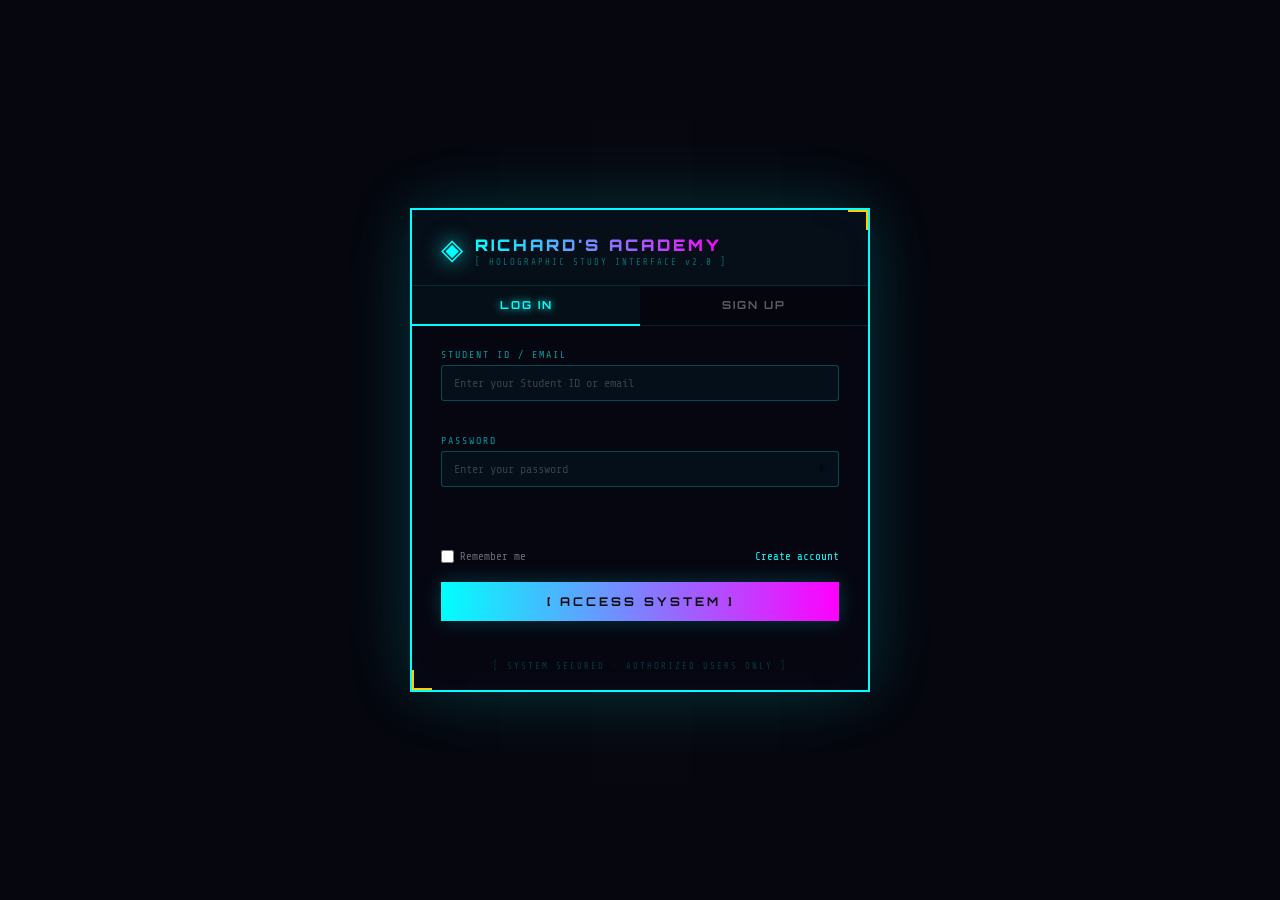
==== commit a398b9be: "major updates" ====
--- a/index.html
+++ b/index.html
@@ -11,26 +11,21 @@
 </head>
 <body>
 
-  <!-- ========== LOGIN GATE ========== -->
-  <div class="login-gate" id="loginGate">
-    <div class="login-scanline" aria-hidden="true"></div>
-
-    <!-- Background grid -->
-    <div class="grid-bg" aria-hidden="true">
-      <div class="grid-lines"></div>
-    </div>
-
-    <div class="login-container">
-
-      <!-- Logo / Title -->
-      <div class="login-header">
-        <div class="login-logo">◈</div>
-        <h1 class="login-title">RICHARD'S ACADEMY</h1>
-        <p class="login-sub">[ HOLOGRAPHIC STUDY INTERFACE v2.0 ]</p>
-        <p class="login-notice">AUTHENTICATION REQUIRED TO ACCESS SYSTEM</p>
-      </div>
-
-      <!-- Tabs -->
+  <!-- ========== LOGIN GATE (modal overlay over blurred app) ========== -->
+  <div class="login-gate" id="loginGate" aria-modal="true" role="dialog" aria-label="Authentication required">
+
+    <!-- Tabs -->
+    <div class="login-card">
+      <div class="login-card-header">
+        <div class="login-logo-row">
+          <span class="login-logo-icon">◈</span>
+          <div>
+            <div class="login-brand">RICHARD'S ACADEMY</div>
+            <div class="login-brand-sub">[ HOLOGRAPHIC STUDY INTERFACE v2.0 ]</div>
+          </div>
+        </div>
+      </div>
+
       <div class="login-tabs">
         <button class="login-tab active" id="gate-tab-login"  onclick="switchGateTab('login')">LOG IN</button>
         <button class="login-tab"        id="gate-tab-signup" onclick="switchGateTab('signup')">SIGN UP</button>
@@ -40,11 +35,22 @@
       <div class="login-form" id="gate-form-login">
         <div class="form-group">
           <label class="form-label">STUDENT ID / EMAIL</label>
-          <input class="form-input" type="text" id="gate-login-id" placeholder="Enter your ID or email" autocomplete="username">
+          <input class="form-input" type="text" id="gate-login-id"
+            placeholder="Enter your Student ID or email"
+            autocomplete="username"
+            oninput="clearGateError('gate-login-error')">
+          <span class="field-hint" id="hint-login-id"></span>
         </div>
         <div class="form-group">
           <label class="form-label">PASSWORD</label>
-          <input class="form-input" type="password" id="gate-login-pass" placeholder="Enter your password" autocomplete="current-password">
+          <div class="input-wrap">
+            <input class="form-input" type="password" id="gate-login-pass"
+              placeholder="Enter your password"
+              autocomplete="current-password"
+              oninput="clearGateError('gate-login-error')">
+            <button class="pass-toggle" type="button" onclick="togglePass('gate-login-pass', this)" aria-label="Show password">👁</button>
+          </div>
+          <span class="field-hint" id="hint-login-pass"></span>
         </div>
         <div class="login-error" id="gate-login-error"></div>
         <div class="form-row">
@@ -59,32 +65,60 @@
       <!-- SIGN UP FORM -->
       <div class="login-form hidden" id="gate-form-signup">
         <div class="form-group">
-          <label class="form-label">FULL NAME</label>
-          <input class="form-input" type="text" id="gate-signup-name" placeholder="Enter your full name" autocomplete="name">
+          <label class="form-label">FULL NAME <span class="required-star">*</span></label>
+          <input class="form-input" type="text" id="gate-signup-name"
+            placeholder="Letters only (e.g. Juan dela Cruz)"
+            autocomplete="name"
+            oninput="validateName(this)">
+          <span class="field-hint" id="hint-signup-name"></span>
         </div>
         <div class="form-group">
-          <label class="form-label">STUDENT ID</label>
-          <input class="form-input" type="text" id="gate-signup-id" placeholder="Enter your student ID">
+          <label class="form-label">STUDENT ID <span class="required-star">*</span></label>
+          <input class="form-input" type="text" id="gate-signup-id"
+            placeholder="Numbers only (e.g. 20231234)"
+            oninput="validateStudentId(this)">
+          <span class="field-hint" id="hint-signup-id"></span>
         </div>
         <div class="form-group">
-          <label class="form-label">EMAIL</label>
-          <input class="form-input" type="email" id="gate-signup-email" placeholder="Enter your email" autocomplete="email">
+          <label class="form-label">EMAIL <span class="required-star">*</span></label>
+          <input class="form-input" type="email" id="gate-signup-email"
+            placeholder="e.g. juan@email.com"
+            autocomplete="email"
+            oninput="validateEmail(this)">
+          <span class="field-hint" id="hint-signup-email"></span>
         </div>
         <div class="form-group">
-          <label class="form-label">PASSWORD</label>
-          <input class="form-input" type="password" id="gate-signup-pass" placeholder="Create a password (min 6 chars)" autocomplete="new-password">
+          <label class="form-label">PASSWORD <span class="required-star">*</span></label>
+          <div class="input-wrap">
+            <input class="form-input" type="password" id="gate-signup-pass"
+              placeholder="Min 8 chars, include number &amp; letter"
+              autocomplete="new-password"
+              oninput="validatePassword(this)">
+            <button class="pass-toggle" type="button" onclick="togglePass('gate-signup-pass', this)" aria-label="Show password">👁</button>
+          </div>
+          <span class="field-hint" id="hint-signup-pass"></span>
+          <div class="pass-strength-bar"><div class="pass-strength-fill" id="pass-strength-fill"></div></div>
+          <span class="field-hint" id="pass-strength-label"></span>
         </div>
         <div class="form-group">
-          <label class="form-label">CONFIRM PASSWORD</label>
-          <input class="form-input" type="password" id="gate-signup-pass2" placeholder="Confirm your password" autocomplete="new-password">
+          <label class="form-label">CONFIRM PASSWORD <span class="required-star">*</span></label>
+          <div class="input-wrap">
+            <input class="form-input" type="password" id="gate-signup-pass2"
+              placeholder="Re-enter your password"
+              autocomplete="new-password"
+              oninput="validateConfirm(this)">
+            <button class="pass-toggle" type="button" onclick="togglePass('gate-signup-pass2', this)" aria-label="Show password">👁</button>
+          </div>
+          <span class="field-hint" id="hint-signup-pass2"></span>
         </div>
         <div class="login-error" id="gate-signup-error"></div>
         <button class="form-btn primary" onclick="gateSignup()">[ INITIALIZE PROFILE ]</button>
-        <p class="form-alt" style="margin-top:0.8rem">Already have an account? <a href="#" class="form-link" onclick="switchGateTab('login')">Log In</a></p>
+        <p class="form-alt">Already have an account? <a href="#" class="form-link" onclick="switchGateTab('login')">Log In</a></p>
       </div>
 
       <p class="login-footer">[ SYSTEM SECURED · AUTHORIZED USERS ONLY ]</p>
     </div>
+
   </div>
   <!-- /LOGIN GATE -->
 
@@ -117,7 +151,7 @@
           <span class="nav-link-icon">◈</span> FAQ
         </a>
         <a class="nav-link" href="#" onclick="openPage('contact')">
-          <span class="nav-link-icon">◈</span> Contact Us
+          <span class="nav-link-icon">◈</span> Contact
         </a>
       </nav>
       <div class="nav-footer">System Status: ONLINE</div>
@@ -148,7 +182,7 @@
       <span></span><span></span><span></span><span></span><span></span>
     </div>
     <div class="mbar-info">
-      <div class="mbar-title">cyberpunk theme</div>
+      <div class="mbar-title">cyberpunk.theme</div>
       <div class="mbar-status" id="mbarStatus">PAUSED</div>
     </div>
     <div class="mbar-progress">
@@ -627,7 +661,7 @@
         </div>
         <div class="info-section">
           <h3 class="info-heading">WHAT IS THIS?</h3>
-          <p class="info-text">Richard's Academy is a futuristic-themed personal study resource hub designed to organize academic modules, lecture slides, and subject files across all year levels.</p>
+          <p class="info-text">Richard's Academy is a cyberpunk-themed personal study resource hub designed to organize academic modules, lecture slides, and subject files across all year levels.</p>
         </div>
         <div class="info-section">
           <h3 class="info-heading">FEATURES</h3>
@@ -642,7 +676,7 @@
         </div>
         <div class="info-section">
           <h3 class="info-heading">BUILT BY</h3>
-          <p class="info-text">Developed and maintained by <span class="info-highlight">Ricardo Manzano Jr.</span><br>College of Computer Studies in OLFU · 1st Year</p>
+          <p class="info-text">Developed and maintained by <span class="info-highlight">Richard Manzano Jr.</span><br>College of Computer Studies · 1st Year</p>
         </div>
         <div class="info-divider"></div>
         <p class="info-footer">[ SYSTEM VERSION 2.0 · ALL RIGHTS RESERVED ]</p>
@@ -744,7 +778,7 @@
             <span class="contact-icon">✉</span>
             <div>
               <div class="contact-label">EMAIL</div>
-              <div class="contact-value">ricardomanzanojr778@gmail.com</div>
+              <div class="contact-value">your@email.com</div>
             </div>
           </a>
           <a class="contact-card" href="https://github.com/lucy2007-bsit" target="_blank" rel="noopener">
@@ -758,7 +792,7 @@
             <span class="contact-icon">◈</span>
             <div>
               <div class="contact-label">FACEBOOK</div>
-              <div class="contact-value">https://www.facebook.com/ricardo.manzano.37017</div>
+              <div class="contact-value">Add your Facebook link</div>
             </div>
           </a>
         </div>
--- a/homepage.css
+++ b/homepage.css
@@ -1972,4 +1972,216 @@
   .page-body { padding: 1.2rem 1.1rem; }
   .page-panel { max-height: 92vh; }
   .auth-tab { padding: 7px 14px; font-size: 10px; }
+}
+
+/* ============================================================
+   LOGIN GATE — Modal card over blurred background
+   ============================================================ */
+.login-gate {
+  position: fixed;
+  inset: 0;
+  z-index: 1000;
+  display: flex;
+  align-items: center;
+  justify-content: center;
+  padding: 1rem;
+  background: rgba(5, 5, 15, 0.75);
+  backdrop-filter: blur(12px);
+  -webkit-backdrop-filter: blur(12px);
+}
+
+.login-card {
+  position: relative;
+  width: min(460px, 95vw);
+  max-height: 92vh;
+  overflow-y: auto;
+  background: rgba(7, 7, 18, 0.98);
+  border: 2px solid var(--cyan);
+  box-shadow:
+    0 0 60px rgba(0,255,255,0.15),
+    0 0 120px rgba(0,255,255,0.05),
+    inset 0 0 40px rgba(0,255,255,0.02);
+  padding: 0;
+  scrollbar-width: thin;
+  scrollbar-color: rgba(0,255,255,0.2) transparent;
+}
+
+.login-card::-webkit-scrollbar { width: 3px; }
+.login-card::-webkit-scrollbar-thumb { background: rgba(0,255,255,0.2); }
+
+/* Gold corner brackets */
+.login-card::before {
+  content: '';
+  position: absolute;
+  top: 0; right: 0;
+  width: 20px; height: 20px;
+  border-top: 2px solid var(--gold);
+  border-right: 2px solid var(--gold);
+  pointer-events: none;
+  z-index: 2;
+}
+.login-card::after {
+  content: '';
+  position: absolute;
+  bottom: 0; left: 0;
+  width: 20px; height: 20px;
+  border-bottom: 2px solid var(--gold);
+  border-left: 2px solid var(--gold);
+  pointer-events: none;
+  z-index: 2;
+}
+
+.login-card-header {
+  padding: 1.4rem 1.8rem 1rem;
+  border-bottom: 1px solid rgba(0,255,255,0.12);
+  background: rgba(0,255,255,0.03);
+}
+
+.login-logo-row {
+  display: flex;
+  align-items: center;
+  gap: 12px;
+}
+
+.login-logo-icon {
+  font-size: 1.8rem;
+  color: var(--cyan);
+  text-shadow: 0 0 20px var(--cyan);
+  flex-shrink: 0;
+}
+
+.login-brand {
+  font-family: var(--font-display);
+  font-size: clamp(13px, 2.5vw, 16px);
+  font-weight: 900;
+  letter-spacing: 3px;
+  background: linear-gradient(90deg, var(--cyan), var(--magenta));
+  -webkit-background-clip: text;
+  -webkit-text-fill-color: transparent;
+  background-clip: text;
+}
+
+.login-brand-sub {
+  font-family: var(--font-mono);
+  font-size: 9px;
+  color: rgba(0,255,255,0.4);
+  letter-spacing: 2px;
+  margin-top: 2px;
+}
+
+/* Tabs */
+.login-tabs {
+  display: flex;
+  border-bottom: 1px solid rgba(0,255,255,0.12);
+  background: rgba(0,0,0,0.2);
+}
+
+.login-tab {
+  flex: 1;
+  font-family: var(--font-display);
+  font-size: 11px;
+  font-weight: 700;
+  letter-spacing: 2px;
+  padding: 12px;
+  background: transparent;
+  border: none;
+  border-bottom: 2px solid transparent;
+  color: rgba(255,255,255,0.35);
+  cursor: pointer;
+  transition: all 0.2s;
+  margin-bottom: -1px;
+}
+
+.login-tab:hover { color: var(--cyan); background: rgba(0,255,255,0.03); }
+.login-tab.active {
+  color: var(--cyan);
+  border-bottom-color: var(--cyan);
+  text-shadow: 0 0 8px var(--cyan);
+  background: rgba(0,255,255,0.04);
+}
+
+/* Form wrapper */
+.login-form {
+  padding: 1.4rem 1.8rem 0.5rem;
+}
+.login-form.hidden { display: none; }
+
+/* Error message */
+.login-error {
+  font-family: var(--font-mono);
+  font-size: 11px;
+  color: #ff4466;
+  letter-spacing: 1px;
+  margin-bottom: 0.8rem;
+  min-height: 16px;
+  text-shadow: 0 0 8px rgba(255,68,102,0.4);
+}
+
+/* Field hints (validation feedback) */
+.field-hint {
+  display: block;
+  font-family: var(--font-mono);
+  font-size: 10px;
+  margin-top: 4px;
+  min-height: 14px;
+  transition: color 0.2s;
+}
+.field-hint.ok  { color: var(--green); }
+.field-hint.err { color: #ff4466; }
+
+/* Required star */
+.required-star { color: var(--magenta); font-size: 12px; }
+
+/* Input with toggle button */
+.input-wrap {
+  position: relative;
+  display: flex;
+  align-items: center;
+}
+.input-wrap .form-input { padding-right: 38px; }
+
+.pass-toggle {
+  position: absolute;
+  right: 10px;
+  background: transparent;
+  border: none;
+  cursor: pointer;
+  font-size: 14px;
+  opacity: 0.5;
+  transition: opacity 0.2s;
+  padding: 0;
+  line-height: 1;
+}
+.pass-toggle:hover { opacity: 1; }
+
+/* Password strength bar */
+.pass-strength-bar {
+  height: 3px;
+  background: rgba(255,255,255,0.08);
+  border-radius: 2px;
+  margin-top: 6px;
+  overflow: hidden;
+}
+.pass-strength-fill {
+  height: 100%;
+  width: 0%;
+  border-radius: 2px;
+  transition: width 0.3s, background 0.3s;
+}
+
+/* Footer */
+.login-footer {
+  text-align: center;
+  font-family: var(--font-mono);
+  font-size: 9px;
+  color: rgba(0,255,255,0.2);
+  letter-spacing: 2px;
+  padding: 1rem 1.8rem 1.2rem;
+}
+
+/* Mobile */
+@media (max-width: 480px) {
+  .login-card-header { padding: 1rem 1.2rem 0.8rem; }
+  .login-form        { padding: 1rem 1.2rem 0.4rem; }
+  .login-footer      { padding: 0.8rem 1.2rem 1rem; }
 }
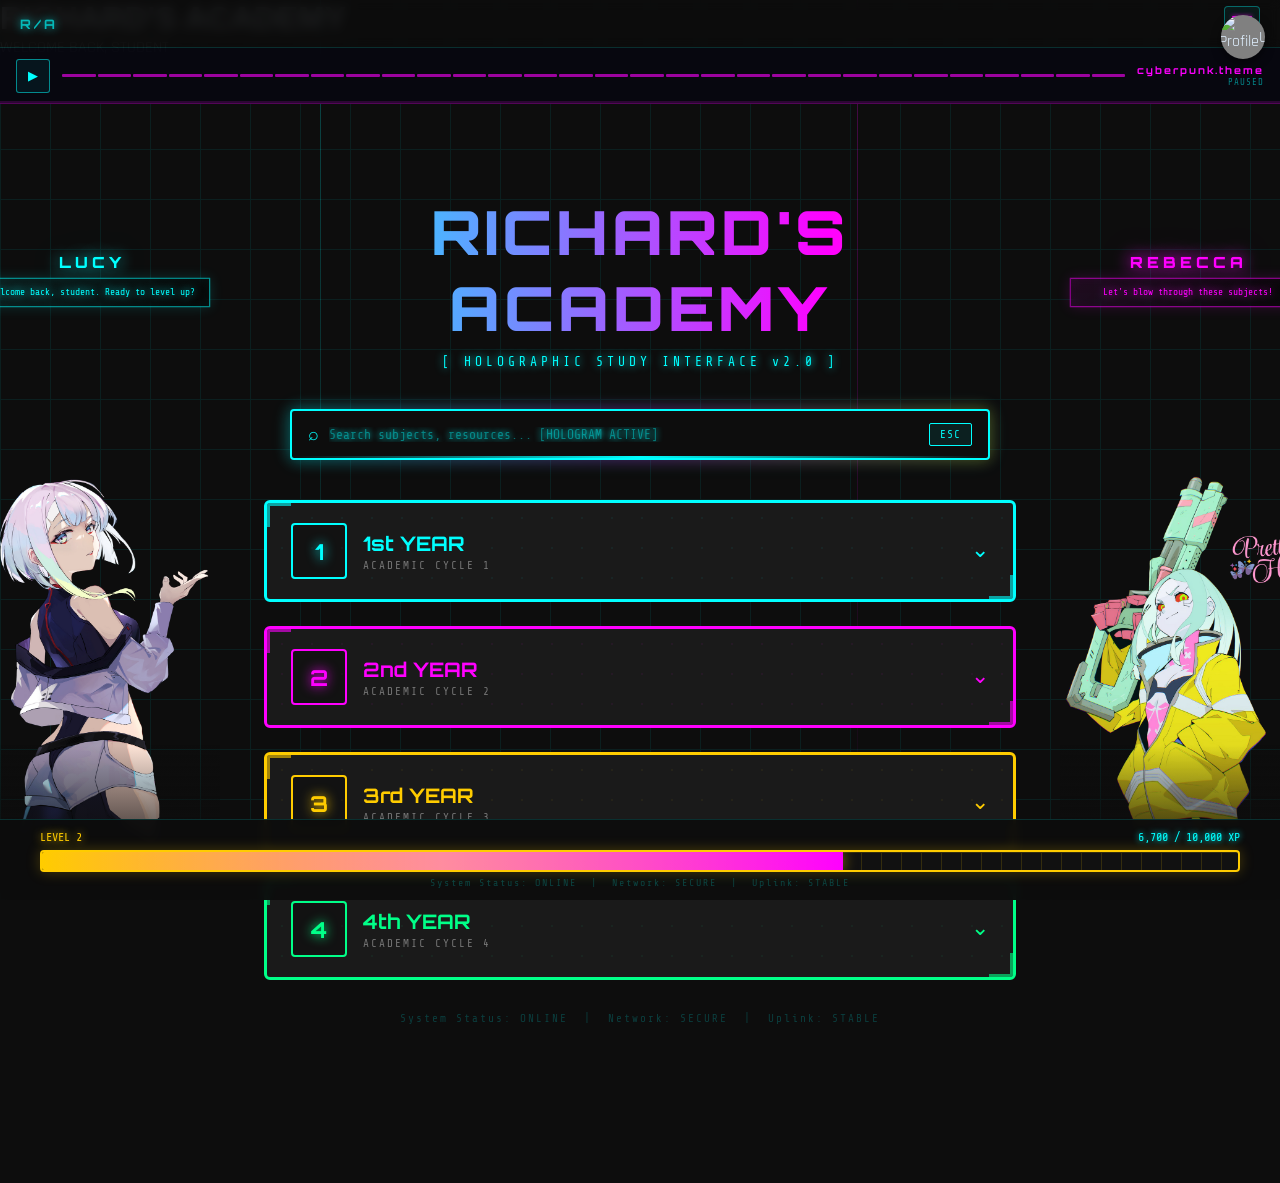
==== commit a63c9779: "major shets" ====
--- a/index.html
+++ b/index.html
@@ -8,132 +8,23 @@
   <link rel="preconnect" href="https://fonts.gstatic.com" crossorigin>
   <link href="https://fonts.googleapis.com/css2?family=Orbitron:wght@400;600;700;900&family=Share+Tech+Mono&family=Rajdhani:wght@400;500;600;700&display=swap" rel="stylesheet">
   <link rel="stylesheet" href="homepage.css">
+
 </head>
 <body>
 
-  <!-- ========== LOGIN GATE (modal overlay over blurred app) ========== -->
-  <div class="login-gate" id="loginGate" aria-modal="true" role="dialog" aria-label="Authentication required">
-
-    <!-- Tabs -->
-    <div class="login-card">
-      <div class="login-card-header">
-        <div class="login-logo-row">
-          <span class="login-logo-icon">◈</span>
-          <div>
-            <div class="login-brand">RICHARD'S ACADEMY</div>
-            <div class="login-brand-sub">[ HOLOGRAPHIC STUDY INTERFACE v2.0 ]</div>
-          </div>
-        </div>
-      </div>
-
-      <div class="login-tabs">
-        <button class="login-tab active" id="gate-tab-login"  onclick="switchGateTab('login')">LOG IN</button>
-        <button class="login-tab"        id="gate-tab-signup" onclick="switchGateTab('signup')">SIGN UP</button>
-      </div>
-
-      <!-- LOG IN FORM -->
-      <div class="login-form" id="gate-form-login">
-        <div class="form-group">
-          <label class="form-label">STUDENT ID / EMAIL</label>
-          <input class="form-input" type="text" id="gate-login-id"
-            placeholder="Enter your Student ID or email"
-            autocomplete="username"
-            oninput="clearGateError('gate-login-error')">
-          <span class="field-hint" id="hint-login-id"></span>
-        </div>
-        <div class="form-group">
-          <label class="form-label">PASSWORD</label>
-          <div class="input-wrap">
-            <input class="form-input" type="password" id="gate-login-pass"
-              placeholder="Enter your password"
-              autocomplete="current-password"
-              oninput="clearGateError('gate-login-error')">
-            <button class="pass-toggle" type="button" onclick="togglePass('gate-login-pass', this)" aria-label="Show password">👁</button>
-          </div>
-          <span class="field-hint" id="hint-login-pass"></span>
-        </div>
-        <div class="login-error" id="gate-login-error"></div>
-        <div class="form-row">
-          <label class="form-check">
-            <input type="checkbox" id="gate-remember"> <span>Remember me</span>
-          </label>
-          <a href="#" class="form-link" onclick="switchGateTab('signup')">Create account</a>
-        </div>
-        <button class="form-btn primary" onclick="gateLogin()">[ ACCESS SYSTEM ]</button>
-      </div>
-
-      <!-- SIGN UP FORM -->
-      <div class="login-form hidden" id="gate-form-signup">
-        <div class="form-group">
-          <label class="form-label">FULL NAME <span class="required-star">*</span></label>
-          <input class="form-input" type="text" id="gate-signup-name"
-            placeholder="Letters only (e.g. Juan dela Cruz)"
-            autocomplete="name"
-            oninput="validateName(this)">
-          <span class="field-hint" id="hint-signup-name"></span>
-        </div>
-        <div class="form-group">
-          <label class="form-label">STUDENT ID <span class="required-star">*</span></label>
-          <input class="form-input" type="text" id="gate-signup-id"
-            placeholder="Numbers only (e.g. 20231234)"
-            oninput="validateStudentId(this)">
-          <span class="field-hint" id="hint-signup-id"></span>
-        </div>
-        <div class="form-group">
-          <label class="form-label">EMAIL <span class="required-star">*</span></label>
-          <input class="form-input" type="email" id="gate-signup-email"
-            placeholder="e.g. juan@email.com"
-            autocomplete="email"
-            oninput="validateEmail(this)">
-          <span class="field-hint" id="hint-signup-email"></span>
-        </div>
-        <div class="form-group">
-          <label class="form-label">PASSWORD <span class="required-star">*</span></label>
-          <div class="input-wrap">
-            <input class="form-input" type="password" id="gate-signup-pass"
-              placeholder="Min 8 chars, include number &amp; letter"
-              autocomplete="new-password"
-              oninput="validatePassword(this)">
-            <button class="pass-toggle" type="button" onclick="togglePass('gate-signup-pass', this)" aria-label="Show password">👁</button>
-          </div>
-          <span class="field-hint" id="hint-signup-pass"></span>
-          <div class="pass-strength-bar"><div class="pass-strength-fill" id="pass-strength-fill"></div></div>
-          <span class="field-hint" id="pass-strength-label"></span>
-        </div>
-        <div class="form-group">
-          <label class="form-label">CONFIRM PASSWORD <span class="required-star">*</span></label>
-          <div class="input-wrap">
-            <input class="form-input" type="password" id="gate-signup-pass2"
-              placeholder="Re-enter your password"
-              autocomplete="new-password"
-              oninput="validateConfirm(this)">
-            <button class="pass-toggle" type="button" onclick="togglePass('gate-signup-pass2', this)" aria-label="Show password">👁</button>
-          </div>
-          <span class="field-hint" id="hint-signup-pass2"></span>
-        </div>
-        <div class="login-error" id="gate-signup-error"></div>
-        <button class="form-btn primary" onclick="gateSignup()">[ INITIALIZE PROFILE ]</button>
-        <p class="form-alt">Already have an account? <a href="#" class="form-link" onclick="switchGateTab('login')">Log In</a></p>
-      </div>
-
-      <p class="login-footer">[ SYSTEM SECURED · AUTHORIZED USERS ONLY ]</p>
-    </div>
-
-  </div>
-  <!-- /LOGIN GATE -->
-
-
-  <!-- ========== MAIN APP (hidden until logged in) ========== -->
-  <div class="main-app" id="mainApp" style="display:none">
-
-  <!-- Animated background -->
+<!-- HTML Tag Examples -->
+<h1 data-i18n="title">RICHARD'S ACADEMY</h1>
+<span data-i18n="welcome">WELCOME BACK, STUDENT</span>
+
+
+  <div class="main-app" id="mainApp">
+
   <div class="grid-bg" aria-hidden="true">
     <div class="grid-lines"></div>
     <div class="light-beam-l"></div>
     <div class="light-beam-r"></div>
   </div>
 
-  <!-- ========== HAMBURGER MENU OVERLAY ========== -->
   <div class="nav-overlay" id="navOverlay" aria-hidden="true">
     <div class="nav-panel" role="dialog" aria-label="Navigation menu">
       <div class="nav-header">
@@ -158,7 +49,6 @@
     </div>
   </div>
 
-  <!-- ========== TOP NAV BAR (hamburger, always visible) ========== -->
   <div class="top-bar">
     <div class="top-bar-inner">
       <span class="top-bar-logo">R/A</span>
@@ -170,7 +60,6 @@
     </div>
   </div>
 
-  <!-- MUSIC BAR (desktop: fixed below nav, hidden on mobile) -->
   <div class="music-bar" id="musicBar">
     <button class="mbar-btn" id="musicPlayBtn" onclick="toggleMusic()" aria-label="Play / Pause">▶</button>
     <div class="mbar-waveform" id="mbarWave">
@@ -190,10 +79,8 @@
     </div>
   </div>
 
-  <!-- ========== MAIN LAYOUT ========== -->
   <div class="page">
 
-    <!-- LUCY (desktop sidebar) -->
     <aside class="char-aside left" aria-label="Lucy guide">
       <div class="char-unit">
         <div class="char-frame lucy">
@@ -205,7 +92,6 @@
       </div>
     </aside>
 
-    <!-- MAIN CONTENT -->
     <main class="main" id="main-content">
 
       <header class="header">
@@ -213,7 +99,6 @@
         <p class="subtitle">[ HOLOGRAPHIC STUDY INTERFACE v2.0 ]</p>
       </header>
 
-      <!-- Search -->
       <div class="search-wrap" role="search">
         <div class="search-glow" aria-hidden="true"></div>
         <div class="search-inner">
@@ -233,10 +118,8 @@
         </div>
       </div>
 
-      <!-- Year Blocks -->
       <div class="years" id="yearsContainer">
 
-        <!-- 1ST YEAR -->
         <div class="year-block y1" id="year1">
           <div class="year-glow" style="background:#00ffff" aria-hidden="true"></div>
           <div class="year-inner" onclick="toggleYear('year1')" role="button" tabindex="0" aria-expanded="false" aria-controls="content-year1">
@@ -272,8 +155,7 @@
                   </div>
                 </div>
               </div>
-            </div><!-- /semesters -->
-            <div class="subjects-wrap" id="subjects-y1-s1">
+            </div><div class="subjects-wrap" id="subjects-y1-s1">
               <div class="subjects-grid">
                 <div class="subject-card" onclick="openSubject('NSTP111')" role="button" tabindex="0">
                   <div class="subj-corner" aria-hidden="true"></div>
@@ -392,7 +274,6 @@
           </div>
         </div>
 
-        <!-- 2ND YEAR -->
         <div class="year-block y2" id="year2">
           <div class="year-glow" style="background:#ff00ff" aria-hidden="true"></div>
           <div class="year-inner" onclick="toggleYear('year2')" role="button" tabindex="0" aria-expanded="false" aria-controls="content-year2">
@@ -412,7 +293,6 @@
           </div>
         </div>
 
-        <!-- 3RD YEAR -->
         <div class="year-block y3" id="year3">
           <div class="year-glow" style="background:#ffcc00" aria-hidden="true"></div>
           <div class="year-inner" onclick="toggleYear('year3')" role="button" tabindex="0" aria-expanded="false" aria-controls="content-year3">
@@ -432,7 +312,6 @@
           </div>
         </div>
 
-        <!-- 4TH YEAR -->
         <div class="year-block y4" id="year4">
           <div class="year-glow" style="background:#00ff88" aria-hidden="true"></div>
           <div class="year-inner" onclick="toggleYear('year4')" role="button" tabindex="0" aria-expanded="false" aria-controls="content-year4">
@@ -452,14 +331,9 @@
           </div>
         </div>
 
-      </div><!-- /years -->
-
-      <p class="footer-status">System Status: ONLINE &nbsp;|&nbsp; Network: SECURE &nbsp;|&nbsp; Uplink: STABLE</p>
-
-    </main><!-- /main -->
-
-    <!-- REBECCA (desktop sidebar) -->
-    <aside class="char-aside right" aria-label="Rebecca guide">
+      </div><p class="footer-status">System Status: ONLINE &nbsp;|&nbsp; Network: SECURE &nbsp;|&nbsp; Uplink: STABLE</p>
+
+    </main><aside class="char-aside right" aria-label="Rebecca guide">
       <div class="char-unit">
         <div class="char-frame rebecca">
           <div class="char-name rebecca">REBECCA</div>
@@ -470,10 +344,7 @@
       </div>
     </aside>
 
-  </div><!-- /page -->
-
-  <!-- ========== MOBILE LUCY (bottom peek, mobile only) ========== -->
-  <div class="mobile-lucy" aria-label="Lucy guide" aria-hidden="true">
+  </div><div class="mobile-lucy" aria-label="Lucy guide" aria-hidden="true">
     <div class="mobile-lucy-bubble">
       <span>Welcome back, student.<br>Ready to level up?</span>
       <div class="bubble-dot"></div>
@@ -483,7 +354,6 @@
     </div>
   </div>
 
-  <!-- XP BAR (fixed bottom) -->
   <div class="xp-bar-fixed" role="status" aria-label="Experience progress">
     <div class="xp-row">
       <span class="xp-level">LEVEL 2</span>
@@ -498,7 +368,6 @@
     <p class="sys-status" aria-hidden="true">System Status: ONLINE &nbsp;|&nbsp; Network: SECURE &nbsp;|&nbsp; Uplink: STABLE</p>
   </div>
 
-  <!-- SPLASH OVERLAY + TOAST (4th year max level) -->
   <div class="splash-overlay" id="splashOverlay" onclick="closeSplash()"></div>
   <div class="splash-toast" id="splashToast" role="dialog" aria-modal="true" aria-label="Congratulations">
     <div class="splash-corner tl"></div>
@@ -516,11 +385,9 @@
   
 
 
-  <!-- ========== FILE VIEWER MODAL ========== -->
   <div class="viewer-modal" id="viewerModal" onclick="handleViewerClick(event)" aria-modal="true" role="dialog" aria-label="Subject module viewer">
     <div class="viewer-panel">
 
-      <!-- Header -->
       <div class="viewer-header">
         <div class="viewer-header-left">
           <span class="viewer-icon">◈</span>
@@ -532,10 +399,8 @@
         </div>
       </div>
 
-      <!-- File tabs (shown when subject has multiple files) -->
       <div class="viewer-tabs" id="viewerTabs"></div>
 
-      <!-- Body: dynamic content injected by JS -->
       <div class="viewer-body" id="viewerBody">
         <div class="viewer-loader" id="viewerLoader">
           <div class="viewer-spinner"></div>
@@ -543,7 +408,6 @@
         </div>
       </div>
 
-      <!-- Footer -->
       <div class="viewer-footer">
         <span class="viewer-status">[ HOLOGRAPHIC MODULE VIEWER v1.0 ]</span>
         <span class="viewer-hint">ESC or click outside to close</span>
@@ -552,7 +416,6 @@
     </div>
   </div>
 
-  <!-- ========== NO FILE YET MODAL ========== -->
   <div class="viewer-modal no-file-modal" id="noFileModal" onclick="handleNoFileClick(event)" aria-modal="true" role="dialog" aria-label="Module not yet available">
     <div class="no-file-panel">
       <div class="splash-corner tl"></div>
@@ -571,9 +434,6 @@
     </div>
   </div>
 
-  <!-- ========== PAGE MODALS ========== -->
-
-  <!-- SIGN UP / LOG IN -->
   <div class="page-modal" id="page-auth" role="dialog" aria-modal="true" aria-label="Sign Up or Log In" onclick="handlePageClick(event,'auth')">
     <div class="page-panel">
       <div class="page-header">
@@ -582,13 +442,11 @@
       </div>
       <div class="page-body">
 
-        <!-- Tabs -->
         <div class="auth-tabs">
           <button class="auth-tab active" id="tab-login"  onclick="switchAuthTab('login')">LOG IN</button>
           <button class="auth-tab"        id="tab-signup" onclick="switchAuthTab('signup')">SIGN UP</button>
         </div>
 
-        <!-- Log In Form -->
         <div class="auth-form" id="form-login">
           <div class="auth-welcome">
             <div class="auth-icon">⬡</div>
@@ -612,7 +470,6 @@
           <p class="form-alt">Don't have an account? <a href="#" class="form-link" onclick="switchAuthTab('signup')">Sign Up</a></p>
         </div>
 
-        <!-- Sign Up Form -->
         <div class="auth-form hidden" id="form-signup">
           <div class="auth-welcome">
             <div class="auth-icon">◈</div>
@@ -642,11 +499,9 @@
           <p class="form-alt">Already have an account? <a href="#" class="form-link" onclick="switchAuthTab('login')">Log In</a></p>
         </div>
 
-      </div><!-- /page-body -->
-    </div>
-  </div>
-
-  <!-- ABOUT US -->
+      </div></div>
+  </div>
+
   <div class="page-modal" id="page-about" role="dialog" aria-modal="true" aria-label="About Us" onclick="handlePageClick(event,'about')">
     <div class="page-panel">
       <div class="page-header">
@@ -684,7 +539,6 @@
     </div>
   </div>
 
-  <!-- FAQ -->
   <div class="page-modal" id="page-faq" role="dialog" aria-modal="true" aria-label="FAQ" onclick="handlePageClick(event,'faq')">
     <div class="page-panel">
       <div class="page-header">
@@ -759,7 +613,6 @@
     </div>
   </div>
 
-  <!-- CONTACT -->
   <div class="page-modal" id="page-contact" role="dialog" aria-modal="true" aria-label="Contact" onclick="handlePageClick(event,'contact')">
     <div class="page-panel">
       <div class="page-header">
@@ -820,8 +673,129 @@
     </div>
   </div>
 
-  </div><!-- /main-app -->
+  </div><div class="top-profile-btn" onclick="openSettings()" aria-label="Open Settings">
+  <img src="" id="global-avatar" class="hidden" alt="Profile">
+  <div id="global-avatar-fallback"></div>
+</div>
+
+<div class="settings-modal" id="settingsModal" aria-hidden="true">
+  <div class="settings-modal-inner">
+    
+    <div class="settings-sidebar">
+      <div class="settings-sidebar-header">USER SETTINGS</div>
+      <button class="settings-tab active" onclick="switchSettingsTab(event, 'profile')">Profiles</button>
+      <button class="settings-tab" onclick="switchSettingsTab(event, 'appearance')">Appearance</button>
+      <button class="settings-tab" onclick="switchSettingsTab(event, 'language')">Language</button>
+      
+      <div class="settings-divider"></div>
+      
+      <button class="settings-tab danger" onclick="logOut()">Log Out</button>
+    </div>
+    
+    <div class="settings-content">
+      <div class="settings-close-wrap" onclick="closeSettings()">
+        <div class="settings-close-btn">✕</div>
+        <div class="settings-close-lbl">ESC</div>
+      </div>
+      
+      <div id="set-tab-profile" class="settings-pane active">
+        <h2 class="settings-pane-title">Profiles</h2>
+        
+        
+        
+        <div class="profile-edit-layout">
+          <div class="profile-form-col">
+            <div class="form-group">
+              <label class="form-label">Display Name</label>
+              <input class="form-input" type="text" id="input-display-name" placeholder="Enter display name">
+            </div>
+            
+            <div class="form-group">
+              <label class="form-label">Pronouns</label>
+              <input class="form-input" type="text" id="input-pronouns" placeholder="e.g. They/Them">
+            </div>
+
+            <div class="settings-divider" style="width: 100%; margin: 24px 0;"></div>
+
+            <div class="form-group">
+              <label class="form-label">Avatar</label>
+              <div class="button-group">
+                <label for="avatar-upload" class="form-btn primary">Change Avatar</label>
+                <input type="file" id="avatar-upload" accept="image/png, image/jpeg, image/gif" hidden>
+                <button class="form-btn secondary" id="remove-avatar-btn">Remove Avatar</button>
+              </div>
+            </div>
+
+            <div class="form-group">
+              <label class="form-label">Banner Color</label>
+              <input type="color" id="input-accent-color" value="#5865F2" class="cyber-color-picker">
+            </div>
+            
+            <div class="form-group">
+              <label class="form-label">About Me</label>
+              <textarea class="form-input form-textarea" id="input-bio" placeholder="You can use markdown and links if you'd like." rows="4"></textarea>
+            </div>
+          </div>
+
+          <div class="profile-preview-col">
+            <label class="form-label">Preview</label>
+            <div class="settings-card preview-card">
+              <div class="settings-banner" id="preview-banner"></div>
+              <div class="settings-avatar-wrap">
+                <img src="" alt="Avatar" id="preview-avatar" class="avatar-img hidden">
+                <div class="settings-avatar-fallback" id="preview-avatar-fallback"></div>
+              </div>
+              <div class="settings-user-info preview-info">
+                <h3 id="preview-name">Runner_01</h3>
+                <p id="preview-pronouns">No pronouns set</p>
+                <div class="preview-badges">
+                  <span class="badge">W</span>
+                  <span class="badge">U</span>
+                </div>
+              </div>
+              <div class="preview-body">
+                <p id="preview-bio-text" class="preview-bio">No bio provided.</p>
+                <div class="preview-dummy-btn">Example Button</div>
+              </div>
+            </div>
+          </div>
+        </div>
+
+        <div class="settings-save-bar">
+          <span id="save-status" class="status-msg">Careful — you have unsaved changes!</span>
+          <div class="save-actions">
+            <button class="settings-tab" onclick="loadProfileData()" style="width: auto;">Reset</button>
+            <button class="form-btn primary" id="save-profile-btn" style="background-color: #23a559; border-color: #23a559;">Save Changes</button>
+          </div>
+        </div>
+      </div>
+
+      <div id="set-tab-appearance" class="settings-pane">
+        <h2 class="settings-pane-title">Appearance</h2>
+        <p style="color: #b5bac1; font-family: var(--font-mono);">Holographic theme adjustments offline...</p>
+      </div>
+
+      <div id="set-tab-language" class="settings-pane">
+        <h2 class="settings-pane-title">Language</h2>
+        <div class="form-group" style="max-width: 400px;">
+          <label class="form-label">Select Application Language</label>
+          <select id="language-select" class="form-input" onchange="applyLanguage(this.value)">
+          <option value="en-US">English (US)</option>
+         <option value="tl-PH">Tagalog</option>
+         <option value="ceb">Bisaya / Cebuano</option>
+         <option value="es">Español</option>
+         <option value="zh-CN">中文 (Chinese)</option>
+         <option value="ja">日本語 (Japanese)</option>
+       </select>
+        </div>
+        <p id="language-feedback" style="color: #23a559; font-size: 13px; font-weight: bold; opacity: 0; transition: opacity 0.3s;">Language successfully updated.</p>
+      </div>
+
+    </div>
+  </div>
+</div>
 
   <script src="script.js"></script>
+  <script src="language.js" defer></script>
 </body>
 </html>
--- a/homepage.css
+++ b/homepage.css
@@ -1974,214 +1974,498 @@
   .auth-tab { padding: 7px 14px; font-size: 10px; }
 }
 
+
+
+
+
+
 /* ============================================================
-   LOGIN GATE — Modal card over blurred background
+   DISCORD-STYLE ACCOUNT SETTINGS (CENTERED WINDOW UI) - FIXED
    ============================================================ */
-.login-gate {
-  position: fixed;
-  inset: 0;
-  z-index: 1000;
+
+/* Simple fixed profile button */
+.top-profile-btn {
+  position: fixed;   /* stays in place even when scrolling */
+  top: 15px;
+  right: 15px;
+  width: 44px;
+  height: 44px;
+  border-radius: 50%;
+  background: #808080;
+  cursor: pointer;
   display: flex;
   align-items: center;
   justify-content: center;
-  padding: 1rem;
-  background: rgba(5, 5, 15, 0.75);
-  backdrop-filter: blur(12px);
-  -webkit-backdrop-filter: blur(12px);
-}
-
-.login-card {
-  position: relative;
-  width: min(460px, 95vw);
-  max-height: 92vh;
-  overflow-y: auto;
-  background: rgba(7, 7, 18, 0.98);
+  overflow: hidden;
+  box-shadow: 0 4px 10px rgba(0,0,0,0.5);
+  transition: transform 0.2s, border-color 0.2s;
+  z-index: 1000;     /* ensures it stays above other elements */
+}
+.top-profile-btn:hover {
+  border: 2px solid #5865F2;
+  transform: scale(1.05);
+}
+.top-profile-btn img {
+  width: 100%;
+  height: 100%;
+  object-fit: cover;
+}
+
+/* Mobile scaling */
+@media (max-width: 768px) {
+  .top-profile-btn {
+    width: 36px;
+    height: 36px;
+    top: 10px;
+    right: 10px;
+  }
+}
+
+
+
+/* Modal Background 
+.settings-modal {
+  position: fixed; inset: 0; z-index: 2000;
+  background: rgba(0, 0, 0, 0.85); 
+  display: flex; align-items: center; justify-content: center;
+  opacity: 0; pointer-events: none; transition: opacity 0.3s ease;
+}
+.settings-modal.show { opacity: 1; pointer-events: all; }
+
+ Inner Centered Window 
+.settings-modal-inner {
+  display: flex; width: 100%; max-width: 1100px;
+  height: 85vh; max-height: 850px;
+  background: #1e1f22; border-radius: 8px;
+  box-shadow: 0 10px 40px rgba(0,0,0,0.6); overflow: hidden;
+  position: relative; border: 1px solid rgba(255,255,255,0.05);
+}
+
+ Sidebar Navigation 
+.settings-sidebar {
+  width: 250px; background: #2b2d31; padding: 40px 10px 20px 20px;
+  display: flex; flex-direction: column; overflow-y: auto;
+}
+.settings-sidebar::-webkit-scrollbar { width: 6px; }
+.settings-sidebar::-webkit-scrollbar-thumb { background: rgba(0,0,0,0.3); border-radius: 4px; }
+.settings-tab {
+  width: 100%; text-align: left; background: transparent; border: none;
+  color: #b5bac1; font-family: var(--font-body); font-size: 15px; font-weight: 500;
+  padding: 10px 12px; margin-bottom: 4px; border-radius: 4px; cursor: pointer;
+  transition: background 0.2s, color 0.2s;
+}
+.settings-tab:hover { background: rgba(78, 80, 88, 0.6); color: #dbdee1; }
+.settings-tab.active { background: rgba(78, 80, 88, 0.6); color: #fff; }
+
+*/
+
+/* ============================================================
+   ACCOUNT SETTINGS — FULL CYBERPUNK STYLE
+   ============================================================ */
+
+/* Modal Background */
+.settings-modal {
+  position: fixed; inset: 0; z-index: 2000;
+  background: rgba(0,0,0,0.75);
+  backdrop-filter: blur(6px);
+  display: flex; align-items: center; justify-content: center;
+  opacity: 0; pointer-events: none;
+  transition: opacity 0.3s ease;
+}
+.settings-modal.show { opacity: 1; pointer-events: all; }
+
+/* Inner Window */
+.settings-modal-inner {
+  display: flex;
+  width: 100%; max-width: 1100px;
+  height: 85vh; max-height: 850px;
+  background: rgba(20,20,30,0.95);
+  border-radius: 12px;
   border: 2px solid var(--cyan);
-  box-shadow:
-    0 0 60px rgba(0,255,255,0.15),
-    0 0 120px rgba(0,255,255,0.05),
-    inset 0 0 40px rgba(0,255,255,0.02);
-  padding: 0;
-  scrollbar-width: thin;
-  scrollbar-color: rgba(0,255,255,0.2) transparent;
-}
-
-.login-card::-webkit-scrollbar { width: 3px; }
-.login-card::-webkit-scrollbar-thumb { background: rgba(0,255,255,0.2); }
-
-/* Gold corner brackets */
-.login-card::before {
-  content: '';
-  position: absolute;
-  top: 0; right: 0;
-  width: 20px; height: 20px;
-  border-top: 2px solid var(--gold);
-  border-right: 2px solid var(--gold);
-  pointer-events: none;
-  z-index: 2;
-}
-.login-card::after {
-  content: '';
-  position: absolute;
-  bottom: 0; left: 0;
-  width: 20px; height: 20px;
-  border-bottom: 2px solid var(--gold);
-  border-left: 2px solid var(--gold);
-  pointer-events: none;
-  z-index: 2;
-}
-
-.login-card-header {
-  padding: 1.4rem 1.8rem 1rem;
-  border-bottom: 1px solid rgba(0,255,255,0.12);
-  background: rgba(0,255,255,0.03);
-}
-
-.login-logo-row {
-  display: flex;
-  align-items: center;
-  gap: 12px;
-}
-
-.login-logo-icon {
-  font-size: 1.8rem;
-  color: var(--cyan);
-  text-shadow: 0 0 20px var(--cyan);
-  flex-shrink: 0;
-}
-
-.login-brand {
-  font-family: var(--font-display);
-  font-size: clamp(13px, 2.5vw, 16px);
-  font-weight: 900;
-  letter-spacing: 3px;
-  background: linear-gradient(90deg, var(--cyan), var(--magenta));
-  -webkit-background-clip: text;
-  -webkit-text-fill-color: transparent;
-  background-clip: text;
-}
-
-.login-brand-sub {
-  font-family: var(--font-mono);
-  font-size: 9px;
-  color: rgba(0,255,255,0.4);
-  letter-spacing: 2px;
-  margin-top: 2px;
-}
-
-/* Tabs */
-.login-tabs {
-  display: flex;
-  border-bottom: 1px solid rgba(0,255,255,0.12);
-  background: rgba(0,0,0,0.2);
-}
-
-.login-tab {
-  flex: 1;
-  font-family: var(--font-display);
-  font-size: 11px;
-  font-weight: 700;
-  letter-spacing: 2px;
-  padding: 12px;
+  box-shadow: 0 0 25px rgba(0,255,255,0.5), 0 0 40px rgba(255,0,255,0.4);
+  overflow: hidden;
+}
+
+/* Sidebar Navigation */
+.settings-sidebar {
+  width: 240px;
+  background: rgba(15,15,25,0.9);
+  padding: 2rem 1rem;
+  display: flex; flex-direction: column;
+  border-right: 1px solid rgba(0,255,255,0.2);
+}
+.settings-tab {
   background: transparent;
   border: none;
-  border-bottom: 2px solid transparent;
-  color: rgba(255,255,255,0.35);
+  color: rgba(255,255,255,0.7);
+  font-family: var(--font-mono);
+  font-size: 14px;
+  font-weight: 600;
+  padding: 10px 12px;
+  margin-bottom: 8px;
+  border-radius: 4px;
   cursor: pointer;
-  transition: all 0.2s;
-  margin-bottom: -1px;
-}
-
-.login-tab:hover { color: var(--cyan); background: rgba(0,255,255,0.03); }
-.login-tab.active {
-  color: var(--cyan);
-  border-bottom-color: var(--cyan);
+  transition: background 0.2s, color 0.2s, text-shadow 0.2s;
+}
+.settings-tab:hover {
+  background: rgba(0,255,255,0.12);
+  color: var(--cyan);
   text-shadow: 0 0 8px var(--cyan);
-  background: rgba(0,255,255,0.04);
-}
-
-/* Form wrapper */
-.login-form {
-  padding: 1.4rem 1.8rem 0.5rem;
-}
-.login-form.hidden { display: none; }
-
-/* Error message */
-.login-error {
-  font-family: var(--font-mono);
-  font-size: 11px;
-  color: #ff4466;
-  letter-spacing: 1px;
-  margin-bottom: 0.8rem;
-  min-height: 16px;
-  text-shadow: 0 0 8px rgba(255,68,102,0.4);
-}
-
-/* Field hints (validation feedback) */
-.field-hint {
-  display: block;
-  font-family: var(--font-mono);
-  font-size: 10px;
-  margin-top: 4px;
-  min-height: 14px;
-  transition: color 0.2s;
-}
-.field-hint.ok  { color: var(--green); }
-.field-hint.err { color: #ff4466; }
-
-/* Required star */
-.required-star { color: var(--magenta); font-size: 12px; }
-
-/* Input with toggle button */
-.input-wrap {
-  position: relative;
-  display: flex;
-  align-items: center;
-}
-.input-wrap .form-input { padding-right: 38px; }
-
-.pass-toggle {
-  position: absolute;
-  right: 10px;
-  background: transparent;
+}
+.settings-tab.active {
+  background: rgba(255,0,255,0.2);
+  color: var(--magenta);
+  text-shadow: 0 0 10px var(--magenta);
+}
+
+/* Pane Titles */
+.settings-pane-title {
+  font-family: var(--font-display);
+  font-size: 22px;
+  font-weight: 700;
+  color: var(--cyan);
+  text-shadow: 0 0 12px var(--cyan), 0 0 20px var(--magenta);
+  margin-bottom: 24px;
+}
+
+/* Input Fields */
+.settings-input {
+  background: rgba(0,0,0,0.4);
+  border: 2px solid var(--cyan);
+  border-radius: 6px;
+  padding: 10px 12px;
+  color: var(--cyan);
+  font-family: var(--font-mono);
+  font-size: 13px;
+  margin-bottom: 16px;
+  transition: border-color 0.2s, box-shadow 0.2s;
+}
+.settings-input:focus {
+  border-color: var(--magenta);
+  box-shadow: 0 0 10px var(--magenta);
+  outline: none;
+}
+
+/* Buttons */
+.settings-btn {
+  background: linear-gradient(90deg, var(--cyan), var(--magenta));
   border: none;
+  border-radius: 6px;
+  padding: 10px 16px;
+  font-family: var(--font-display);
+  font-size: 14px;
+  font-weight: 700;
+  color: #0d0d0d;
   cursor: pointer;
-  font-size: 14px;
-  opacity: 0.5;
-  transition: opacity 0.2s;
-  padding: 0;
-  line-height: 1;
-}
-.pass-toggle:hover { opacity: 1; }
-
-/* Password strength bar */
-.pass-strength-bar {
-  height: 3px;
-  background: rgba(255,255,255,0.08);
-  border-radius: 2px;
-  margin-top: 6px;
-  overflow: hidden;
-}
-.pass-strength-fill {
-  height: 100%;
-  width: 0%;
-  border-radius: 2px;
-  transition: width 0.3s, background 0.3s;
-}
-
-/* Footer */
-.login-footer {
-  text-align: center;
-  font-family: var(--font-mono);
-  font-size: 9px;
-  color: rgba(0,255,255,0.2);
-  letter-spacing: 2px;
-  padding: 1rem 1.8rem 1.2rem;
-}
-
-/* Mobile */
-@media (max-width: 480px) {
-  .login-card-header { padding: 1rem 1.2rem 0.8rem; }
-  .login-form        { padding: 1rem 1.2rem 0.4rem; }
-  .login-footer      { padding: 0.8rem 1.2rem 1rem; }
-}+  transition: transform 0.2s, box-shadow 0.2s;
+}
+.settings-btn:hover {
+  transform: scale(1.05);
+  box-shadow: 0 0 12px var(--cyan), 0 0 18px var(--magenta);
+}
+
+/* Profile Preview Card */
+.profile-preview {
+  background: rgba(0,0,0,0.5);
+  border: 2px solid var(--cyan);
+  border-radius: 10px;
+  padding: 20px;
+  box-shadow: 0 0 20px rgba(0,255,255,0.25);
+}
+.profile-preview h3 {
+  font-family: var(--font-display);
+  font-size: 18px;
+  color: var(--cyan);
+  text-shadow: 0 0 8px var(--cyan);
+}
+.profile-preview p {
+  font-family: var(--font-mono);
+  font-size: 13px;
+  color: rgba(255,255,255,0.8);
+}
+.profile-preview .avatar {
+  width: 80px; height: 80px;
+  border-radius: 50%;
+  border: 2px solid var(--magenta);
+  box-shadow: 0 0 12px var(--magenta);
+  margin-bottom: 12px;
+}
+
+
+
+
+/* Main Content Area */
+.settings-content {
+  flex: 1; background: #313338; padding: 40px; position: relative; overflow-y: auto;
+}
+.settings-content::-webkit-scrollbar { width: 8px; }
+.settings-content::-webkit-scrollbar-thumb { background: #1a1b1e; border-radius: 4px; }
+
+/* The Floating ESC Button */
+.settings-close-wrap {
+  position: absolute; top: 30px; right: 30px;
+  display: flex; flex-direction: column; align-items: center;
+  cursor: pointer; gap: 6px; transition: transform 0.2s; z-index: 10;
+}
+.settings-close-wrap:hover { transform: scale(1.1); }
+.settings-close-btn {
+  width: 36px; height: 36px; border: 2px solid #949ba4; border-radius: 50%;
+  display: flex; align-items: center; justify-content: center;
+  color: #949ba4; font-size: 16px; transition: color 0.2s, border-color 0.2s;
+}
+.settings-close-wrap:hover .settings-close-btn { color: #dbdee1; border-color: #dbdee1; }
+.settings-close-lbl { font-family: var(--font-mono); font-size: 11px; color: #949ba4; font-weight: bold; }
+
+/* Panes */
+.settings-pane { display: none; max-width: 800px; padding-bottom: 100px; }
+.settings-pane.active { display: block; animation: paneFade 0.3s ease; }
+@keyframes paneFade { from { opacity: 0; transform: translateY(5px); } to { opacity: 1; transform: translateY(0); } }
+.settings-pane-title { font-family: var(--font-body); font-size: 20px; font-weight: 700; color: #f2f3f5; margin-bottom: 24px; }
+
+/* Richer Inputs */
+.form-group { margin-bottom: 20px; }
+.form-label {
+  display: block; font-family: var(--font-display); font-size: 12px;
+  font-weight: 800; color: #b5bac1; margin-bottom: 8px; text-transform: uppercase;
+}
+.form-input {
+  width: 100%; padding: 10px 12px; background: #1e1f22; border: 1px solid rgba(0,0,0,0.3);
+  border-radius: 4px; color: #dbdee1; font-family: var(--font-body); font-size: 15px; transition: border-color 0.2s;
+}
+.form-input:focus { border-color: #00a8fc; outline: none; }
+.form-textarea { resize: vertical; min-height: 80px; }
+select.form-input { cursor: pointer; appearance: none; background-image: url('data:image/svg+xml;utf8,<svg fill="%23b5bac1" height="24" viewBox="0 0 24 24" width="24" xmlns="http://www.w3.org/2000/svg"><path d="M7 10l5 5 5-5z"/></svg>'); background-repeat: no-repeat; background-position: right 10px center; }
+
+/* Buttons */
+.button-group { display: flex; gap: 10px; }
+.form-btn {
+  padding: 8px 16px; border-radius: 4px; font-family: var(--font-body); font-size: 14px; font-weight: 500;
+  cursor: pointer; border: none; transition: background 0.2s, opacity 0.2s; display: inline-block; text-align: center;
+}
+.form-btn:hover { opacity: 0.9; }
+.form-btn.primary { background: #5865F2; color: #fff; } 
+.form-btn.secondary { background: #4e5058; color: #fff; }
+
+/* Custom Promo Banner */
+.promo-banner {
+  background: linear-gradient(90deg, rgba(88,101,242,0.2) 0%, rgba(255,115,250,0.2) 100%);
+  border: 1px solid rgba(255,255,255,0.05); border-radius: 8px; padding: 16px 20px;
+  display: flex; align-items: center; justify-content: space-between; margin-bottom: 24px;
+}
+.promo-text h4 { color: #fff; font-size: 15px; margin-bottom: 4px; }
+.promo-text p { color: #b5bac1; font-size: 13px; }
+
+/* Edit Layout (Split View) */
+.profile-edit-layout { display: flex; gap: 30px; }
+.profile-form-col { flex: 1; }
+.profile-preview-col { width: 340px; }
+.cyber-color-picker { background: none; border: none; cursor: pointer; height: 50px; width: 70px; border-radius: 4px; padding: 0; }
+.cyber-color-picker::-webkit-color-swatch-wrapper { padding: 0; }
+.cyber-color-picker::-webkit-color-swatch { border: 2px solid #1e1f22; border-radius: 4px; }
+
+/* Preview Card - Layout Fixed */
+.settings-card { background: #111214; border-radius: 8px; overflow: hidden; box-shadow: 0 4px 10px rgba(0,0,0,0.2); }
+.settings-banner { height: 120px; background-color: #5865F2; transition: background-color 0.3s; }
+
+/* Fixed Avatar Overlap */
+.settings-avatar-wrap {
+  position: relative; 
+  width: 80px; 
+  height: 80px; 
+  border-radius: 50%;
+  border: 6px solid #111214; 
+  background: #111214;
+  margin-top: -46px; /* Pulls the avatar up onto the banner */
+  margin-left: 20px; /* Aligns correctly with the text */
+  z-index: 2;
+}
+
+.avatar-img { width: 100%; height: 100%; border-radius: 50%; object-fit: cover; }
+.avatar-img.hidden { display: none; }
+.settings-avatar-fallback {
+  width: 100%; height: 100%; border-radius: 50%; background: #5865F2;
+  display: flex; align-items: center; justify-content: center;
+  font-family: var(--font-display); font-size: 32px; color: #fff; font-weight: 900;
+}
+.settings-user-info.preview-info { margin-top: 10px; margin-left: 20px; } 
+.preview-info h3 { font-family: var(--font-body); font-size: 20px; color: #f2f3f5; }
+.preview-info p { font-family: var(--font-body); font-size: 14px; color: #dbdee1; }
+.preview-badges { display: flex; gap: 4px; margin-top: 6px; }
+.badge { background: #1e1f22; padding: 4px 6px; border-radius: 4px; font-size: 10px; color: #fff; }
+.preview-body { background: #111214; padding: 16px; border-radius: 8px; margin: 16px; } 
+.preview-bio { font-size: 14px; color: #dbdee1; margin-bottom: 12px; line-height: 1.4; word-wrap: break-word; }
+.preview-dummy-btn { background: #2b2d31; color: #fff; text-align: center; padding: 8px; border-radius: 4px; font-size: 14px; }
+
+/* Floating Save Bar */
+.settings-save-bar {
+  position: absolute; bottom: 20px; left: 40px; right: 40px;
+  background: #111214; border: 1px solid rgba(255,255,255,0.1);
+  padding: 12px 20px; border-radius: 8px;
+  display: flex; justify-content: space-between; align-items: center;
+  box-shadow: 0 4px 20px rgba(0,0,0,0.5); opacity: 0; pointer-events: none;
+  transform: translateY(20px); transition: opacity 0.3s, transform 0.3s; z-index: 100;
+}
+.settings-save-bar.show { opacity: 1; pointer-events: all; transform: translateY(0); }
+.status-msg { font-family: var(--font-body); font-size: 14px; color: #f2f3f5; font-weight: 500; }
+.save-actions { display: flex; gap: 12px; align-items: center; }
+
+/* Responsive Adjustments */
+@media (max-width: 900px) {
+  .top-left-profile-btn { 
+    top: 15px; 
+    right: 70px; /* Adjusts properly next to the mobile hamburger */
+    width: 36px; 
+    height: 36px; 
+  }
+  .profile-edit-layout { flex-direction: column-reverse; }
+  .profile-preview-col { width: 100%; max-width: 100%; margin: 0 auto 30px; } 
+  .settings-modal-inner { flex-direction: column; height: 100vh; max-height: 100vh; border-radius: 0; }
+  .settings-sidebar { 
+    width: 100%; flex-direction: row; padding: 15px; height: auto; 
+    align-items: center; justify-content: space-around; overflow-x: auto; white-space: nowrap; 
+    border-bottom: 1px solid rgba(255,255,255,0.05);
+  }
+  .settings-tab { width: auto; text-align: center; margin-bottom: 0; padding: 8px 16px; }
+  .settings-content { padding: 20px; padding-bottom: 100px; }
+  .settings-close-wrap { top: 15px; right: 15px; }
+  .settings-close-btn { width: 30px; height: 30px; font-size: 12px; }
+  .settings-save-bar { bottom: 0; left: 0; right: 0; border-radius: 0; }
+}
+
+
+@media (max-width: 768px) {
+  .settings-sidebar {
+    width: 100%;
+    flex-direction: row;
+    padding: 10px;
+    height: auto;
+    align-items: center;
+    justify-content: space-around;
+    overflow-x: auto;
+    white-space: nowrap;
+    border-bottom: 1px solid rgba(255,255,255,0.1);
+  }
+  .settings-tab {
+    width: auto;
+    text-align: center;
+    padding: 8px 12px;
+    margin: 0 4px;
+  }
+}
+
+@media (max-width: 768px) {
+  /* Hide sidebar section headers on mobile */
+  .settings-sidebar-header {
+    display: none;
+  }
+}
+
+
+/* Cyberpunk Settings Transformation */
+.user-settings-modal-container {
+    background: #090d16 !important;
+    border: 2px solid #00f3ff !important; /* Cyberpunk Cyan neon frame line */
+    border-radius: 0px !important; /* Stripping away round corners */
+    box-shadow: 0 0 20px rgba(0, 243, 255, 0.25), inset 0 0 15px rgba(0, 243, 255, 0.1);
+    position: relative;
+}
+
+/* Corner ticks replicating Screenshot (2884).jpg accent indicators */
+.user-settings-modal-container::before {
+    content: '';
+    position: absolute;
+    top: -2px;
+    left: -2px;
+    width: 12px;
+    height: 12px;
+    border-top: 3px solid #dfff00; /* Yellow corner notch accent */
+    border-left: 3px solid #dfff00;
+}
+
+.user-settings-modal-container::after {
+    content: '';
+    position: absolute;
+    bottom: -2px;
+    left: -2px;
+    width: 12px;
+    height: 12px;
+    border-bottom: 3px solid #dfff00;
+    border-left: 3px solid #dfff00;
+}
+
+/* Header/Title text formatting matching bracket containers */
+.user-settings-header-title {
+    font-family: 'Courier New', Courier, monospace; /* Or your preferred geometric sci-fi font */
+    text-transform: uppercase;
+    letter-spacing: 2px;
+    color: #00f3ff;
+}
+
+/* Emulating the text wrapper rule [ TEXT ] */
+.user-settings-header-title::before {
+    content: "[ ";
+    color: #00f3ff;
+}
+.user-settings-header-title::after {
+    content: " ]";
+    color: #00f3ff;
+}
+
+/* Sidebar adjustments */
+.user-settings-sidebar {
+    background-color: #06090f !important;
+    border-right: 1px solid rgba(0, 243, 255, 0.2);
+}
+
+.user-settings-sidebar .tab-item {
+    border-radius: 0px !important;
+    text-transform: uppercase;
+    font-size: 0.85rem;
+    letter-spacing: 1px;
+    transition: all 0.2s ease;
+}
+
+.user-settings-sidebar .tab-item.active {
+    background: rgba(0, 243, 255, 0.15) !important;
+    border-left: 4px solid #00f3ff;
+    color: #ffffff !important;
+    text-shadow: 0 0 8px #00f3ff;
+}
+
+/* Input boxes & fields transformation */
+.user-settings-main-content input[type="text"], 
+.user-settings-main-content textarea,
+.language-select-dropdown {
+    background-color: #121824 !important;
+    border: 1px solid #1a2638 !important;
+    border-radius: 0px !important; /* Flat design look */
+    color: #ffffff;
+    font-family: monospace;
+}
+
+.user-settings-main-content input[type="text"]:focus,
+.language-select-dropdown:focus {
+    border-color: #00f3ff !important;
+    outline: none;
+    box-shadow: 0 0 8px rgba(0, 243, 255, 0.4);
+}
+
+/* Primary Action Buttons styled like the Access System bracket */
+.cyber-action-button {
+    background: #5865f2; /* Default blue or your purple accent from layout */
+    border: none;
+    border-radius: 0px !important;
+    color: #ffffff;
+    text-transform: uppercase;
+    font-weight: bold;
+    letter-spacing: 1.5px;
+    padding: 10px 20px;
+    position: relative;
+    cursor: pointer;
+}
+
+.cyber-action-button:hover {
+    background: #00f3ff;
+    color: #000000;
+    box-shadow: 0 0 15px #00f3ff;
+}
